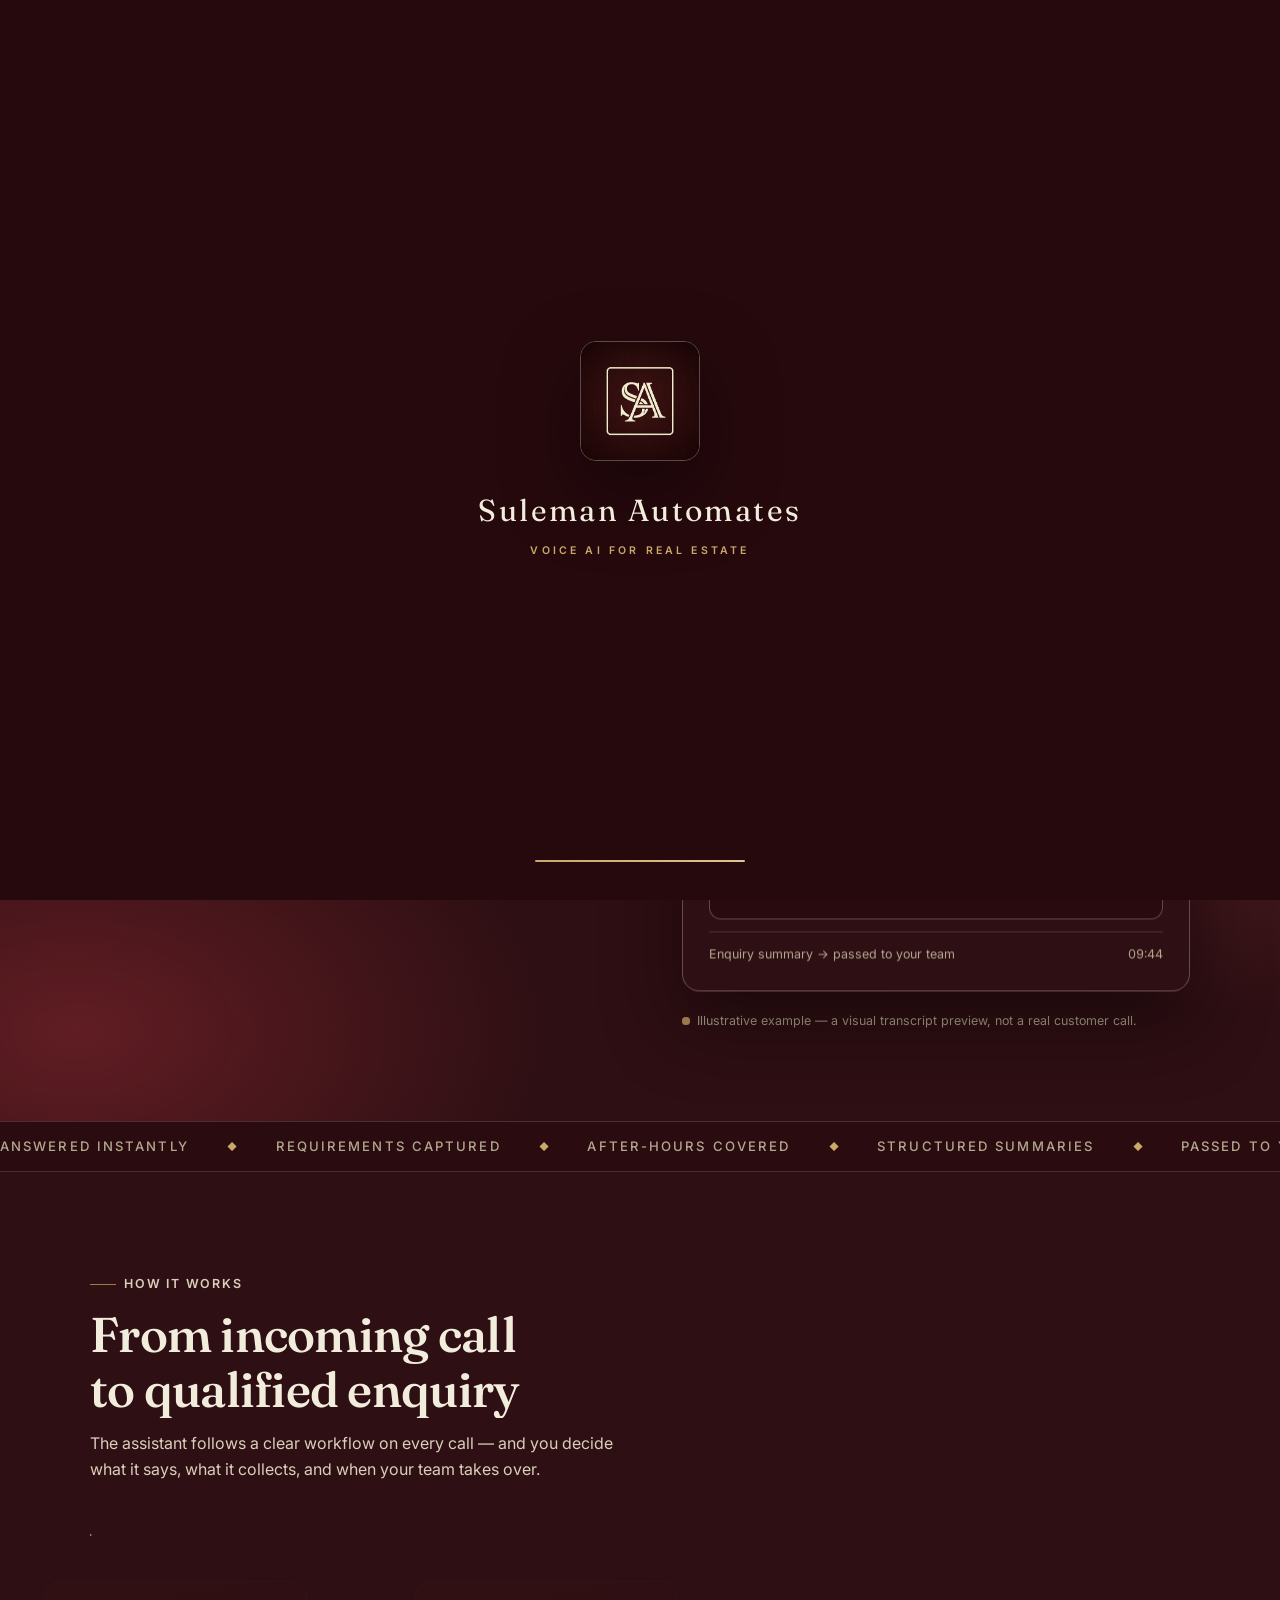
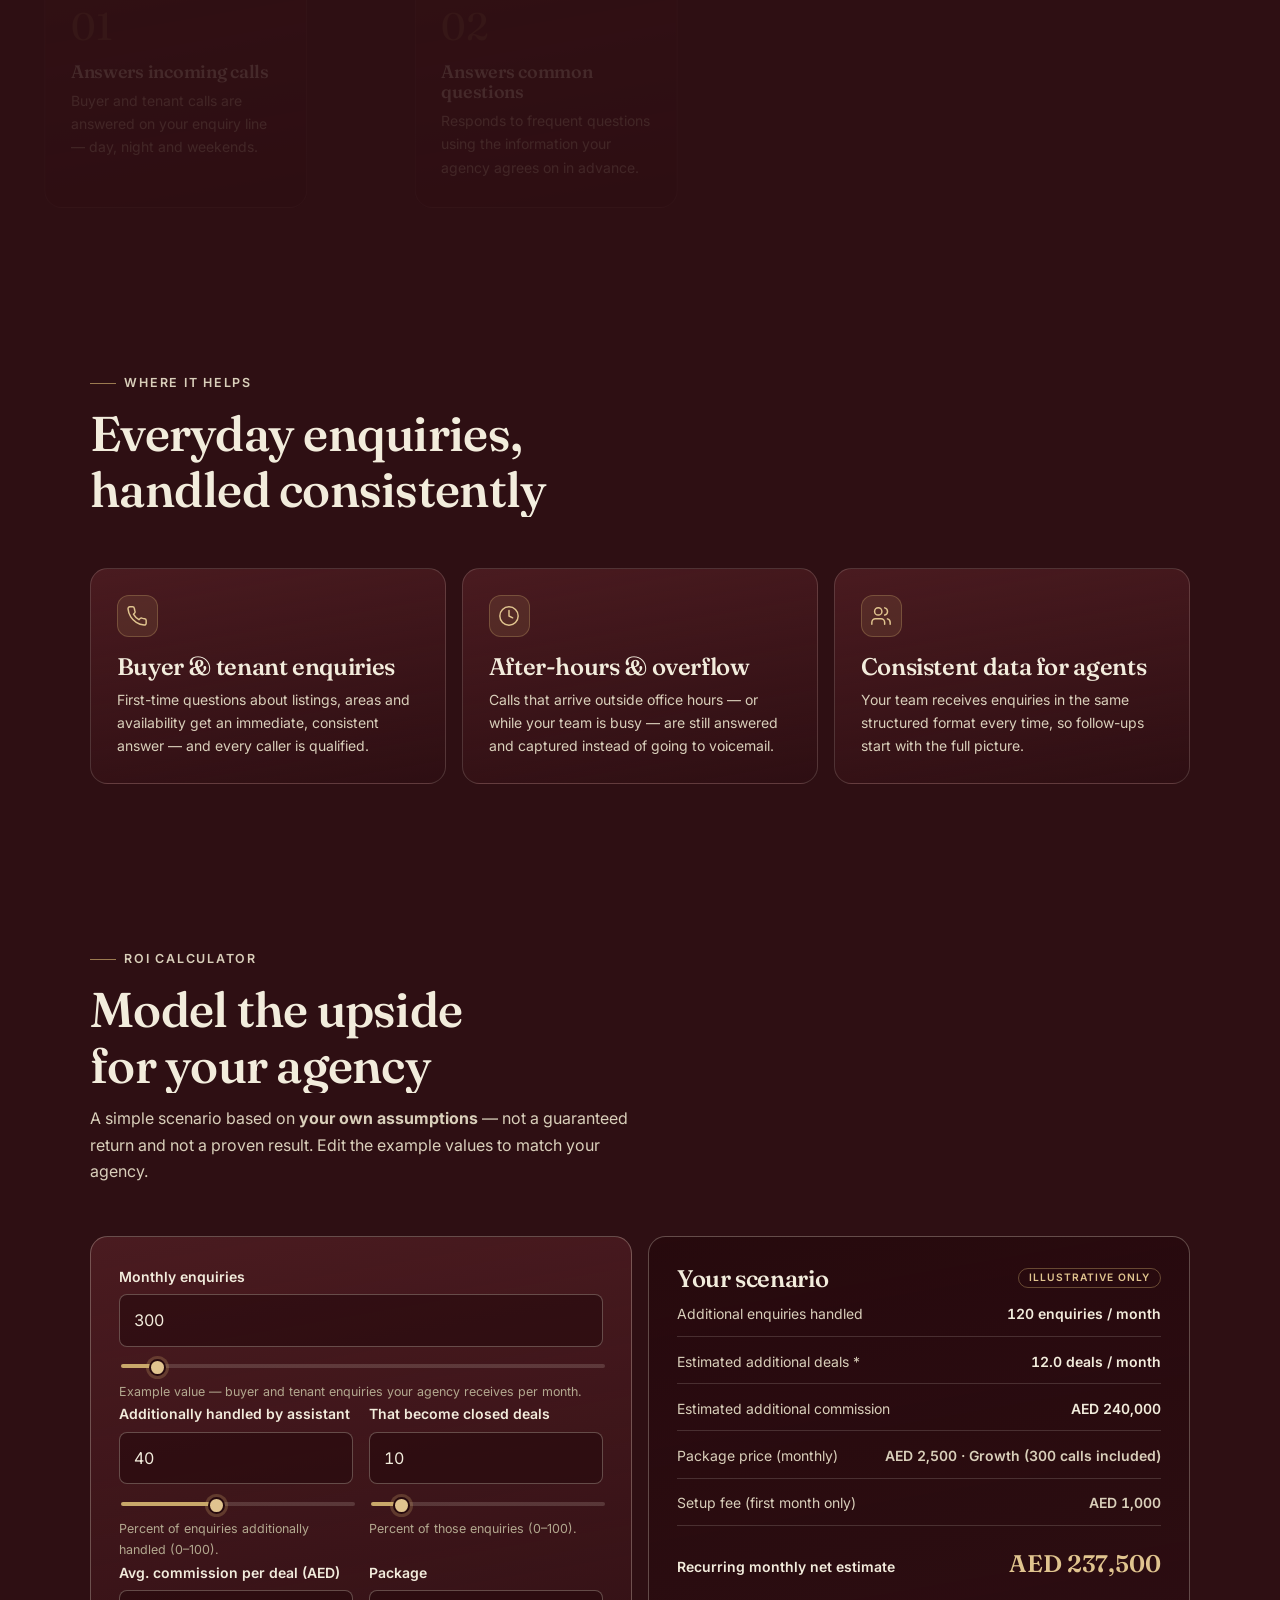
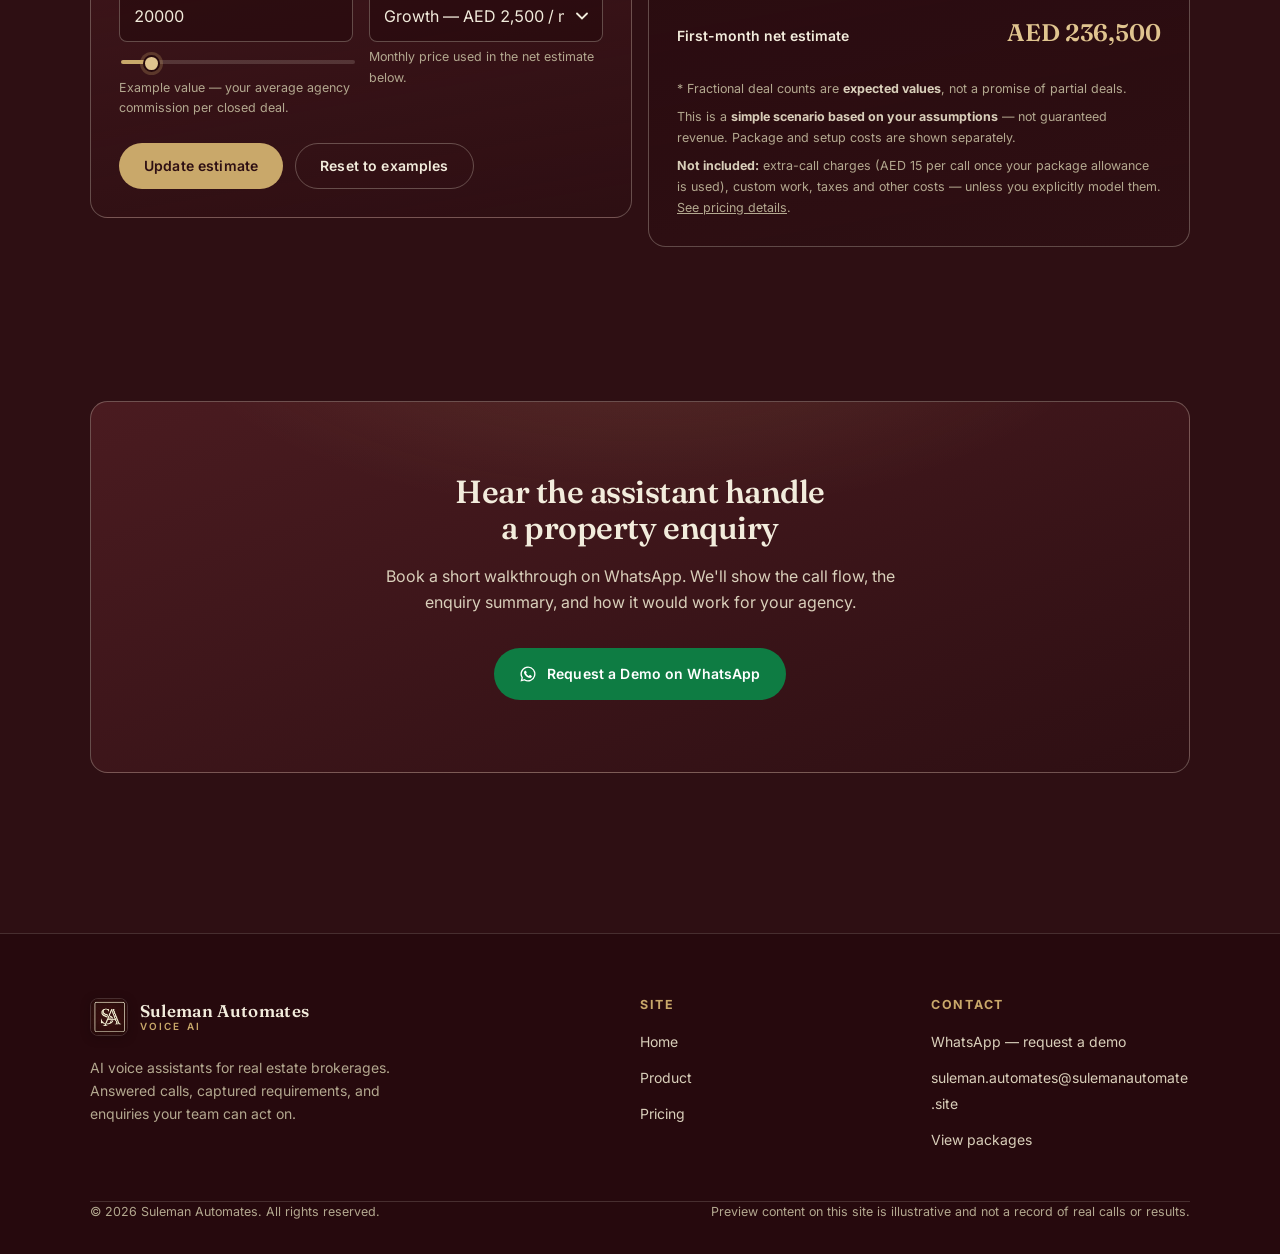
==== index.html @ b148689d "Suleman Automates website - premium static site (Home, Product, Pricing)" ====
<!DOCTYPE html>
<html lang="en" class="no-js">
<head>
  <meta charset="UTF-8">
  <meta name="viewport" content="width=device-width, initial-scale=1">
  <title>Suleman Automates — AI Voice Assistant for Dubai Real Estate Brokerages</title>
  <meta name="description" content="An AI voice assistant for Dubai real estate brokerages. It answers buyer and tenant calls, captures requirements, and passes every enquiry to your team. Request a demo on WhatsApp.">
  <link rel="icon" href="data:image/svg+xml,%3Csvg xmlns='http://www.w3.org/2000/svg' viewBox='0 0 64 64'%3E%3Crect width='64' height='64' rx='12' fill='%233e1519'/%3E%3Crect x='5' y='5' width='54' height='54' rx='10' fill='none' stroke='%23f2ecdc' stroke-width='3'/%3E%3Ctext x='32' y='42' font-family='Georgia,serif' font-size='27' font-weight='600' fill='%23f2ecdc' text-anchor='middle'%3ESA%3C/text%3E%3C/svg%3E">
  <link rel="preconnect" href="https://fonts.googleapis.com">
  <link rel="preconnect" href="https://fonts.gstatic.com" crossorigin>
  <link href="https://fonts.googleapis.com/css2?family=Fraunces:ital,opsz,wght@0,9..144,400..700;1,9..144,400..700&family=Inter:wght@400..700&display=swap" rel="stylesheet">
  <link rel="stylesheet" href="assets/css/style.css">
  <script>document.documentElement.classList.replace('no-js', 'js');</script>
  <script>
    try {
      document.documentElement.classList.add('header-enter');
      if (!sessionStorage.getItem('sa-intro-seen') && !window.matchMedia('(prefers-reduced-motion: reduce)').matches) {
        document.documentElement.classList.add('intro-pending');
        setTimeout(function () { document.documentElement.classList.remove('intro-pending', 'header-enter'); }, 4200);
      } else {
        setTimeout(function () { document.documentElement.classList.remove('header-enter'); }, 4200);
      }
    } catch (e) { document.documentElement.classList.remove('header-enter'); }
  </script>
</head>
<body>
  <a class="skip-link" href="#main">Skip to content</a>

  <!-- ================= Header ================= -->
  <header class="site-header">
    <div class="container header-inner">
      <a class="brand" href="index.html">
        <span class="brand-mark" aria-hidden="true">
          <img src="assets/img/brand-monogram.png" alt="" width="48" height="48">
        </span>
        <span class="brand-name">Suleman Automates<small>Voice AI</small></span>
      </a>

      <nav class="nav" aria-label="Primary">
        <a class="nav-link" href="index.html" aria-current="page">Home</a>
        <a class="nav-link" href="product.html">Product</a>
        <a class="nav-link" href="pricing.html">Pricing</a>
        <a class="btn btn--primary btn--sm header-cta"
           href="https://wa.me/923090196403?text=Hi%2C%20I%27d%20like%20to%20see%20the%20AI%20assistant%20demo%20for%20my%20real%20estate%20agency."
           target="_blank" rel="noopener">Request a Demo</a>
      </nav>

      <button class="menu-btn" type="button" aria-expanded="false" aria-controls="mobile-menu">
        <span class="sr-only">Menu</span>
        <svg width="20" height="20" viewBox="0 0 24 24" fill="none" stroke="currentColor" stroke-width="1.8" stroke-linecap="round" aria-hidden="true">
          <line x1="3" y1="7" x2="21" y2="7"/><line x1="3" y1="12" x2="21" y2="12"/><line x1="3" y1="17" x2="21" y2="17"/>
        </svg>
      </button>
    </div>
  </header>

  <!-- Mobile menu (populated/toggled by JS) -->
  <nav class="mobile-menu" id="mobile-menu" aria-label="Mobile" hidden>
    <a class="nav-link" href="index.html" aria-current="page">Home</a>
    <a class="nav-link" href="product.html">Product</a>
    <a class="nav-link" href="pricing.html">Pricing</a>
    <a class="btn btn--primary"
       href="https://wa.me/923090196403?text=Hi%2C%20I%27d%20like%20to%20see%20the%20AI%20assistant%20demo%20for%20my%20real%20estate%20agency."
       target="_blank" rel="noopener">Request a Demo</a>
  </nav>

  <main id="main">
    <!-- ================= Hero ================= -->
    <section class="hero">
      <canvas class="hero-particles" aria-hidden="true"></canvas>
      <div class="container hero-grid">
        <div class="hero-copy">
          <p class="eyebrow">AI Voice Assistant · Dubai Real Estate</p>
          <h1>Never miss a buyer or tenant <em>call</em> again</h1>
          <p class="hero-lede">
            Suleman Automates gives your brokerage an AI voice assistant that answers
            incoming property enquiries, responds to common questions, captures what the
            caller is looking for, and passes every enquiry to your team.
          </p>
          <div class="hero-actions">
            <a class="btn btn--wa"
               href="https://wa.me/923090196403?text=Hi%2C%20I%27d%20like%20to%20see%20the%20AI%20assistant%20demo%20for%20my%20real%20estate%20agency."
               target="_blank" rel="noopener">
              <svg width="18" height="18" viewBox="0 0 24 24" fill="currentColor" aria-hidden="true"><path d="M12 2a10 10 0 0 0-8.6 15.1L2 22l5-1.3A10 10 0 1 0 12 2Zm0 18.2a8.2 8.2 0 0 1-4.2-1.2l-.3-.2-3 .8.8-2.9-.2-.3A8.2 8.2 0 1 1 12 20.2Zm4.5-6.1c-.2-.1-1.5-.7-1.7-.8-.2-.1-.4-.1-.6.1-.2.2-.6.8-.8 1-.1.2-.3.2-.5.1a6.7 6.7 0 0 1-3.3-2.9c-.2-.4.2-.4.6-1.2.1-.2 0-.4 0-.5l-.8-1.8c-.2-.5-.4-.4-.6-.4h-.5c-.2 0-.5.1-.7.3-.2.3-.9.9-.9 2.1s.9 2.5 1 2.6c.1.2 1.8 2.8 4.4 3.9.6.3 1.1.4 1.5.5.6.2 1.2.2 1.6.1.5-.1 1.5-.6 1.7-1.2.2-.6.2-1.1.2-1.2-.1-.1-.3-.2-.6-.3Z"/></svg>
              Request a Demo on WhatsApp
            </a>
            <a class="btn btn--ghost" href="#how-it-works">See how it works</a>
          </div>
          <p class="hero-note">
            Built for brokerages in Dubai. Enquiries reach your team with the details
            that matter — location, property type, budget and timeline.
          </p>
        </div>

        <!-- 3D call preview -->
        <div class="preview-scene tilt-scene reveal" style="--d:150ms">
          <div class="preview-tilt tilt-target" id="preview-tilt">
            <article class="call-card" aria-label="Illustrative example of a call handled by the assistant">
              <div class="call-head">
                <div class="call-avatar" aria-hidden="true">S</div>
                <div class="call-id">
                  <strong>Sarah · AI Assistant</strong>
                  <span>Property enquiry line</span>
                </div>
                <span class="call-status"><span class="dot" aria-hidden="true"></span>On call</span>
              </div>

              <div class="transcript" id="transcript" aria-live="polite">
                <div class="bubble bubble--caller" data-req="location">
                  <span class="who">Caller · 09:42</span>
                  Hi, I saw your listing online. Are you showing apartments in Dubai Marina?
                </div>
                <div class="bubble bubble--assistant">
                  <span class="who">Sarah · AI</span>
                  Good morning — yes, we have two-bedroom apartments available in Dubai Marina.
                  Are you looking to buy or rent?
                </div>
                <div class="bubble bubble--caller" data-req="type purpose budget">
                  <span class="who">Caller · 09:43</span>
                  To buy. Budget is around 1.8 million, ideally with a Marina view.
                </div>
                <div class="bubble bubble--assistant">
                  <span class="who">Sarah · AI</span>
                  Noted — a two-bedroom purchase in Dubai Marina with a budget of about
                  AED&nbsp;1.8M. May I take your name so an agent can follow up?
                </div>
                <div class="bubble bubble--caller">
                  <span class="who">Caller · 09:44</span>
                  Sure, I'm Omar. I'm free on the weekend for viewings.
                </div>
              </div>

              <div class="req-card">
                <div class="req-head">
                  <strong>Requirements captured</strong>
                  <span class="chip">Updated live</span>
                </div>
                <dl class="req-rows">
                  <div class="req-row" data-req-key="location">
                    <dt>Location</dt><dd>Dubai Marina</dd>
                  </div>
                  <div class="req-row" data-req-key="type">
                    <dt>Property type</dt><dd>2-bed apartment</dd>
                  </div>
                  <div class="req-row" data-req-key="purpose">
                    <dt>Purpose</dt><dd>Buy</dd>
                  </div>
                  <div class="req-row" data-req-key="budget">
                    <dt>Budget</dt><dd>≈ AED 1.8M</dd>
                  </div>
                </dl>
              </div>

              <div class="call-foot">
                <span>Enquiry summary → passed to your team</span>
                <span class="stamp">09:44</span>
              </div>
            </article>
          </div>
          <p class="preview-label">Illustrative example — a visual transcript preview, not a real customer call.</p>
        </div>
      </div>
    </section>

    <!-- ================= Marquee ticker ================= -->
    <div class="ticker" aria-hidden="true">
      <div class="ticker-track">
        <div class="ticker-group">
          <span>Answered instantly</span><i>◆</i>
          <span>Requirements captured</span><i>◆</i>
          <span>After-hours covered</span><i>◆</i>
          <span>Structured summaries</span><i>◆</i>
          <span>Passed to your team</span><i>◆</i>
          <span>No missed calls</span><i>◆</i>
        </div>
        <div class="ticker-group">
          <span>Answered instantly</span><i>◆</i>
          <span>Requirements captured</span><i>◆</i>
          <span>After-hours covered</span><i>◆</i>
          <span>Structured summaries</span><i>◆</i>
          <span>Passed to your team</span><i>◆</i>
          <span>No missed calls</span><i>◆</i>
        </div>
      </div>
    </div>

    <!-- ================= How it works ================= -->
    <section class="section" id="how-it-works">
      <div class="container">
        <div class="section-head reveal">
          <p class="eyebrow">How it works</p>
          <h2>From incoming call to qualified enquiry</h2>
          <p>
            The assistant follows a clear workflow on every call — and you decide what it
            says, what it collects, and when your team takes over.
          </p>
        </div>

        <div class="rail-line" aria-hidden="true"></div>
        <div class="steps">

          <div class="step reveal" style="--d:0ms">
            <h3>Answers incoming calls</h3>
            <p>Buyer and tenant calls are answered on your enquiry line — day, night and weekends.</p>
          </div>
          <div class="step reveal" style="--d:0ms">
            <h3>Answers common questions</h3>
            <p>Responds to frequent questions using the information your agency agrees on in advance.</p>
          </div>
          <div class="step reveal" style="--d:0ms">
            <h3>Captures requirements</h3>
            <p>Location, property type, purpose, budget and timeline — collected during a natural conversation.</p>
          </div>
          <div class="step reveal" style="--d:0ms">
            <h3>Passes details to your team</h3>
            <p>Each enquiry reaches your agents with a structured summary, ready for follow-up.</p>
          </div>
        </div>
      </div>
    </section>

    <!-- ================= Use cases ================= -->
    <section class="section section--tight">
      <div class="container">
        <div class="section-head reveal">
          <p class="eyebrow">Where it helps</p>
          <h2>Everyday enquiries, handled consistently</h2>
        </div>

        <div class="card-grid cols-3">
          <article class="card reveal" style="--d:0ms">
            <div class="icon" aria-hidden="true">
              <svg width="22" height="22" viewBox="0 0 24 24" fill="none" stroke="currentColor" stroke-width="1.6" stroke-linecap="round" stroke-linejoin="round"><path d="M22 16.9v3a2 2 0 0 1-2.2 2 19.8 19.8 0 0 1-8.6-3 19.5 19.5 0 0 1-6-6 19.8 19.8 0 0 1-3-8.7A2 2 0 0 1 4.1 2h3a2 2 0 0 1 2 1.7c.1 1 .4 2 .7 2.9a2 2 0 0 1-.4 2.1L8.1 10a16 16 0 0 0 6 6l1.3-1.3a2 2 0 0 1 2.1-.4c.9.3 1.9.6 2.9.7a2 2 0 0 1 1.6 2Z"/></svg>
            </div>
            <h3>Buyer &amp; tenant enquiries</h3>
            <p>First-time questions about listings, areas and availability get an immediate, consistent answer — and every caller is qualified.</p>
          </article>

          <article class="card reveal" style="--d:110ms">
            <div class="icon" aria-hidden="true">
              <svg width="22" height="22" viewBox="0 0 24 24" fill="none" stroke="currentColor" stroke-width="1.6" stroke-linecap="round" stroke-linejoin="round"><circle cx="12" cy="12" r="10"/><polyline points="12 6 12 12 16 14"/></svg>
            </div>
            <h3>After-hours &amp; overflow</h3>
            <p>Calls that arrive outside office hours — or while your team is busy — are still answered and captured instead of going to voicemail.</p>
          </article>

          <article class="card reveal" style="--d:220ms">
            <div class="icon" aria-hidden="true">
              <svg width="22" height="22" viewBox="0 0 24 24" fill="none" stroke="currentColor" stroke-width="1.6" stroke-linecap="round" stroke-linejoin="round"><path d="M16 21v-2a4 4 0 0 0-4-4H6a4 4 0 0 0-4 4v2"/><circle cx="9" cy="7" r="4"/><path d="M22 21v-2a4 4 0 0 0-3-3.9"/><path d="M16 3.1a4 4 0 0 1 0 7.8"/></svg>
            </div>
            <h3>Consistent data for agents</h3>
            <p>Your team receives enquiries in the same structured format every time, so follow-ups start with the full picture.</p>
          </article>
        </div>
      </div>
    </section>

    <!-- ================= ROI calculator ================= -->
    <section class="section" id="roi-calculator">
      <div class="container">
        <div class="section-head reveal">
          <p class="eyebrow">ROI calculator</p>
          <h2>Model the upside for your agency</h2>
          <p>
            A simple scenario based on <strong>your own assumptions</strong> — not a
            guaranteed return and not a proven result. Edit the example values to match
            your agency.
          </p>
        </div>

        <div class="calc-shell">
          <form class="calc-form reveal" id="roi-form" novalidate>
            <div class="field" data-field="enquiries">
              <label for="roi-enquiries">Monthly enquiries</label>
              <input type="number" id="roi-enquiries" name="enquiries" inputmode="numeric"
                     min="0" max="100000" step="1" value="300"
                     aria-describedby="roi-enquiries-hint">
              <input type="range" id="roi-enquiries-range" class="calc-range"
                     min="0" max="5000" step="10" value="300"
                     aria-label="Monthly enquiries slider">
              <span class="hint" id="roi-enquiries-hint">Example value — buyer and tenant enquiries your agency receives per month.</span>
              <span class="err" id="roi-enquiries-err"></span>
            </div>

            <div class="field-row">
              <div class="field" data-field="handled">
                <label for="roi-handled">Additionally handled by assistant</label>
                <input type="number" id="roi-handled" name="handled" inputmode="decimal"
                       min="0" max="100" step="1" value="40" aria-describedby="roi-handled-err">
                <input type="range" id="roi-handled-range" class="calc-range"
                       min="0" max="100" step="1" value="40"
                       aria-label="Additionally handled percentage slider">
                <span class="hint">Percent of enquiries additionally handled (0–100).</span>
                <span class="err" id="roi-handled-err"></span>
              </div>
              <div class="field" data-field="conversion">
                <label for="roi-conversion">That become closed deals</label>
                <input type="number" id="roi-conversion" name="conversion" inputmode="decimal"
                       min="0" max="100" step="1" value="10" aria-describedby="roi-conversion-err">
                <input type="range" id="roi-conversion-range" class="calc-range"
                       min="0" max="100" step="1" value="10"
                       aria-label="Deal conversion percentage slider">
                <span class="hint">Percent of those enquiries (0–100).</span>
                <span class="err" id="roi-conversion-err"></span>
              </div>
            </div>

            <div class="field-row">
              <div class="field" data-field="commission">
                <label for="roi-commission">Avg. commission per deal (AED)</label>
                <input type="number" id="roi-commission" name="commission" inputmode="numeric"
                       min="0" max="10000000" step="500" value="20000"
                       aria-describedby="roi-commission-hint">
                <input type="range" id="roi-commission-range" class="calc-range"
                       min="0" max="200000" step="500" value="20000"
                       aria-label="Average commission per deal slider">
                <span class="hint" id="roi-commission-hint">Example value — your average agency commission per closed deal.</span>
                <span class="err" id="roi-commission-err"></span>
              </div>
              <div class="field" data-field="package">
                <label for="roi-package">Package</label>
                <select id="roi-package" name="package">
                  <option value="1500" data-plan="Starter" data-included="100">Starter — AED 1,500 / mo</option>
                  <option value="2500" data-plan="Growth" data-included="300" selected>Growth — AED 2,500 / mo</option>
                  <option value="3000" data-plan="Scale" data-included="600">Scale — AED 3,000 / mo</option>
                </select>
                <span class="hint">Monthly price used in the net estimate below.</span>
              </div>
            </div>

            <div class="calc-actions">
              <button type="submit" class="btn btn--primary">Update estimate</button>
              <button type="button" class="btn btn--ghost" id="roi-reset">Reset to examples</button>
            </div>
          </form>

          <div class="calc-results reveal" style="--d:120ms">
            <h3>Your scenario <span class="chip">Illustrative only</span></h3>

            <p class="sr-only" id="roi-summary" aria-live="polite"></p>
            <dl class="result-rows" id="roi-results">
              <div class="result-row">
                <dt>Additional enquiries handled</dt>
                <dd id="r-additional">120 enquiries / month</dd>
              </div>
              <div class="result-row">
                <dt>Estimated additional deals <span aria-hidden="true">*</span></dt>
                <dd id="r-deals">12.0 deals / month</dd>
              </div>
              <div class="result-row">
                <dt>Estimated additional commission</dt>
                <dd id="r-commission">AED 240,000</dd>
              </div>
              <div class="result-row result-row--cost">
                <dt>Package price (monthly)</dt>
                <dd id="r-package">AED 2,500 · Growth (300 calls included)</dd>
              </div>
              <div class="result-row result-row--cost">
                <dt>Setup fee (first month only)</dt>
                <dd id="r-setup">AED 1,000</dd>
              </div>
              <div class="result-row result-row--total" id="r-monthly-row">
                <dt>Recurring monthly net estimate</dt>
                <dd id="r-monthly">AED 237,500</dd>
              </div>
              <div class="result-row result-row--total" id="r-first-row">
                <dt>First-month net estimate</dt>
                <dd id="r-first">AED 236,500</dd>
              </div>
            </dl>

            <p class="result-note">
              * Fractional deal counts are <strong>expected values</strong>, not a promise
              of partial deals.
            </p>
            <p class="result-note">
              This is a <strong>simple scenario based on your assumptions</strong> — not
              guaranteed revenue. Package and setup costs are shown separately.
            </p>
            <p class="result-note">
              <strong>Not included:</strong> extra-call charges (AED 15 per call once your
              package allowance is used), custom work, taxes and other costs — unless you
              explicitly model them. <a href="pricing.html">See pricing details</a>.
            </p>
          </div>
        </div>
      </div>
    </section>

    <!-- ================= Final CTA ================= -->
    <section class="section section--tight">
      <div class="container">
        <div class="cta-band reveal">
          <h2>Hear the assistant handle a property enquiry</h2>
          <p>
            Book a short walkthrough on WhatsApp. We'll show the call flow, the enquiry
            summary, and how it would work for your agency.
          </p>
          <a class="btn btn--wa"
             href="https://wa.me/923090196403?text=Hi%2C%20I%27d%20like%20to%20see%20the%20AI%20assistant%20demo%20for%20my%20real%20estate%20agency."
             target="_blank" rel="noopener">
            <svg width="18" height="18" viewBox="0 0 24 24" fill="currentColor" aria-hidden="true"><path d="M12 2a10 10 0 0 0-8.6 15.1L2 22l5-1.3A10 10 0 1 0 12 2Zm0 18.2a8.2 8.2 0 0 1-4.2-1.2l-.3-.2-3 .8.8-2.9-.2-.3A8.2 8.2 0 1 1 12 20.2Zm4.5-6.1c-.2-.1-1.5-.7-1.7-.8-.2-.1-.4-.1-.6.1-.2.2-.6.8-.8 1-.1.2-.3.2-.5.1a6.7 6.7 0 0 1-3.3-2.9c-.2-.4.2-.4.6-1.2.1-.2 0-.4 0-.5l-.8-1.8c-.2-.5-.4-.4-.6-.4h-.5c-.2 0-.5.1-.7.3-.2.3-.9.9-.9 2.1s.9 2.5 1 2.6c.1.2 1.8 2.8 4.4 3.9.6.3 1.1.4 1.5.5.6.2 1.2.2 1.6.1.5-.1 1.5-.6 1.7-1.2.2-.6.2-1.1.2-1.2-.1-.1-.3-.2-.6-.3Z"/></svg>
            Request a Demo on WhatsApp
          </a>
        </div>
      </div>
    </section>
  </main>

  <!-- ================= Footer ================= -->
  <footer class="site-footer">
    <div class="container">
      <div class="footer-grid">
        <div class="footer-brand">
          <a class="brand" href="index.html">
            <span class="brand-mark" aria-hidden="true">
              <img src="assets/img/brand-monogram.png" alt="" width="48" height="48" loading="lazy">
            </span>
            <span class="brand-name">Suleman Automates<small>Voice AI</small></span>
          </a>
          <p>
            AI voice assistants for real estate brokerages. Answered calls, captured
            requirements, and enquiries your team can act on.
          </p>
        </div>
        <div class="footer-col">
          <h3>Site</h3>
          <ul>
            <li><a href="index.html">Home</a></li>
            <li><a href="product.html">Product</a></li>
            <li><a href="pricing.html">Pricing</a></li>
          </ul>
        </div>
        <div class="footer-col">
          <h3>Contact</h3>
          <ul>
            <li><a href="https://wa.me/923090196403?text=Hi%2C%20I%27d%20like%20to%20see%20the%20AI%20assistant%20demo%20for%20my%20real%20estate%20agency." target="_blank" rel="noopener">WhatsApp — request a demo</a></li>
            <li><a href="mailto:suleman.automates@sulemanautomate.site">suleman.automates@sulemanautomate.site</a></li>
            <li><a href="pricing.html">View packages</a></li>
          </ul>
        </div>
      </div>
      <div class="footer-legal">
        <span>© <span id="year">2026</span> Suleman Automates. All rights reserved.</span>
        <span>Preview content on this site is illustrative and not a record of real calls or results.</span>
      </div>
    </div>
  </footer>

  <script src="assets/js/vendor/gsap.min.js" defer></script>
  <script src="assets/js/vendor/ScrollTrigger.min.js" defer></script>
  <script src="assets/js/vendor/SplitText.min.js" defer></script>
  <script src="assets/js/vendor/lenis.min.js" defer></script>
  <script src="assets/js/global.js" defer></script>
  <script src="assets/js/home.js" defer></script>
</body>
</html>
---- assets/css/style.css ----
/* ==========================================================================
   Suleman Automates — design system
   Brand direction: deep burgundy + warm ivory (from the SA monogram)
   ========================================================================== */

/* ---------- Tokens ---------- */
:root {
  /* Color — burgundy scale */
  --burgundy-900: #26090d;
  --burgundy-800: #2e0f13;
  --burgundy-700: #3e1519;   /* primary surface */
  --burgundy-600: #4a1b20;   /* raised surface */
  --burgundy-500: #5a2329;   /* interactive surface */
  --burgundy-400: #6e2d33;

  /* Color — ivory scale */
  --ivory: #f2ecdc;          /* primary text */
  --ivory-soft: #d9cfba;     /* secondary text */
  --ivory-dim: #b3a88f;      /* tertiary text, large only */
  --ivory-faint: rgba(242, 236, 220, 0.16);
  --ivory-line: rgba(242, 236, 220, 0.28);

  /* Color — accents */
  --gold: #c9a86a;           /* premium accent, large text & UI */
  --gold-bright: #e0c48f;
  --wa-green: #0e7c43;       /* WhatsApp CTA */
  --wa-green-hover: #0c6d3a;

  /* Dark-on-light text for ivory chips */
  --ink: #2e0f13;
  --ink-soft: #4a2a24;

  /* Typography */
  --font-display: "Fraunces", Georgia, "Times New Roman", serif;
  --font-body: "Inter", system-ui, -apple-system, "Segoe UI", sans-serif;

  --fs-xs: 0.78rem;
  --fs-sm: 0.875rem;
  --fs-md: 1rem;
  --fs-lg: 1.125rem;
  --fs-xl: clamp(1.25rem, 1rem + 1.2vw, 1.5rem);
  --fs-2xl: clamp(1.5rem, 1.1rem + 2vw, 2rem);
  --fs-3xl: clamp(2rem, 1.3rem + 2.8vw, 3.05rem);
  --fs-hero: clamp(2.4rem, 1.2rem + 5vw, 4.5rem);

  /* Spacing (8pt-derived) */
  --sp-1: 0.25rem; --sp-2: 0.5rem;  --sp-3: 0.75rem; --sp-4: 1rem;
  --sp-6: 1.5rem;  --sp-8: 2rem;    --sp-10: 3rem;   --sp-12: 4rem;
  --sp-16: 6rem;   --sp-20: 8rem;

  /* Radii & shadows */
  --radius-sm: 0.5rem;
  --radius-md: 0.75rem;
  --radius-lg: 1.1rem;
  --shadow-1: 0 2px 10px rgba(20, 5, 8, 0.35);
  --shadow-2: 0 14px 40px rgba(20, 5, 8, 0.45);
  --shadow-3: 0 30px 70px rgba(12, 3, 5, 0.55);

  /* Motion */
  --ease-out: cubic-bezier(0.22, 1, 0.36, 1);
  --t-fast: 180ms var(--ease-out);
  --t-med: 420ms var(--ease-out);

  --container: 1180px;
  --header-h: 4.25rem;
}

/* ---------- Reset & base ---------- */
*, *::before, *::after { box-sizing: border-box; }

html {
  scroll-behavior: smooth;
  -webkit-text-size-adjust: 100%;
}

body {
  margin: 0;
  font-family: var(--font-body);
  font-size: var(--fs-md);
  line-height: 1.65;
  color: var(--ivory);
  background:
    radial-gradient(1100px 620px at 85% -10%, rgba(152, 40, 49, 0.34), transparent 62%),
    radial-gradient(900px 560px at -10% 108%, rgba(110, 45, 51, 0.5), transparent 58%),
    var(--burgundy-800);
  min-height: 100vh;
  -webkit-font-smoothing: antialiased;
}

img { max-width: 100%; display: block; }

h1, h2, h3, h4 {
  font-family: var(--font-display);
  font-weight: 560;
  line-height: 1.14;
  letter-spacing: -0.015em;
  margin: 0;
  text-wrap: balance;
}

p { margin: 0; }
ul, ol { margin: 0; padding: 0; list-style: none; }

a { color: inherit; }

::selection { background: var(--gold); color: var(--ink); }

/* Visible, high-contrast focus for keyboard users */
:focus-visible {
  outline: 2px solid var(--gold-bright);
  outline-offset: 3px;
  border-radius: 2px;
}

.skip-link {
  position: absolute;
  left: var(--sp-4);
  top: -100%;
  z-index: 200;
  background: var(--ivory);
  color: var(--ink);
  padding: 0.6rem 1rem;
  border-radius: var(--radius-sm);
  font-weight: 600;
  transition: top var(--t-fast);
}
.skip-link:focus { top: 0.75rem; }

/* ---------- Utilities ---------- */
.sr-only {
  position: absolute;
  width: 1px;
  height: 1px;
  margin: -1px;
  padding: 0;
  overflow: hidden;
  clip: rect(0 0 0 0);
  white-space: nowrap;
  border: 0;
}

/* Hide content while the brand intro is pending (JS removes this early;
   the timeout in each page's head is a hard fallback). */
html.intro-pending body { visibility: hidden; }

/* ---------- Layout primitives ---------- */
.container {
  max-width: var(--container);
  margin-inline: auto;
  padding-inline: clamp(1.25rem, 4vw, 2.5rem);
}

.section { padding-block: clamp(3.5rem, 7vw, 6rem); }
.section--tight { padding-block: clamp(2.5rem, 5vw, 4rem); }

.section-head { max-width: 640px; margin-bottom: clamp(2rem, 4vw, 3.25rem); }

.eyebrow {
  display: inline-flex;
  align-items: center;
  gap: 0.55rem;
  font-size: var(--fs-xs);
  font-weight: 600;
  letter-spacing: 0.14em;
  text-transform: uppercase;
  color: var(--gold);
  margin-bottom: var(--sp-3);
}
.eyebrow::before {
  content: "";
  width: 1.6rem;
  height: 1px;
  background: var(--gold);
  opacity: 0.7;
}

.section-head h2 { font-size: var(--fs-3xl); }
.section-head p { margin-top: var(--sp-3); color: var(--ivory-soft); max-width: 56ch; }

/* ---------- Buttons ---------- */
.btn {
  display: inline-flex;
  align-items: center;
  justify-content: center;
  gap: 0.6rem;
  padding: 0.85rem 1.5rem;
  border-radius: 999px;
  border: 1px solid transparent;
  font-family: var(--font-body);
  font-size: var(--fs-sm);
  font-weight: 600;
  letter-spacing: 0.01em;
  text-decoration: none;
  cursor: pointer;
  transition: transform var(--t-fast), background var(--t-fast),
              border-color var(--t-fast), box-shadow var(--t-fast);
}
.btn:active { transform: translateY(1px); }

.btn--primary {
  background: var(--gold);
  color: var(--ink);
}
.btn--primary:hover {
  background: var(--gold-bright);
  box-shadow: var(--shadow-1);
  transform: translateY(-1px);
}

.btn--wa {
  background: var(--wa-green);
  color: #ffffff;
}
.btn--wa:hover {
  background: var(--wa-green-hover);
  box-shadow: var(--shadow-1);
  transform: translateY(-1px);
}

.btn--ghost {
  background: transparent;
  color: var(--ivory);
  border-color: var(--ivory-line);
}
.btn--ghost:hover {
  border-color: var(--ivory);
  background: rgba(242, 236, 220, 0.06);
}

.btn--sm { padding: 0.6rem 1.1rem; font-size: var(--fs-xs); }
.btn--block { width: 100%; }

.btn svg { flex: none; }

/* ---------- Header ---------- */
.site-header {
  position: fixed;
  inset-inline: 0;
  top: 0;
  z-index: 100;
  height: var(--header-h);
  background: rgba(38, 9, 13, 0.82);
  -webkit-backdrop-filter: blur(14px);
  backdrop-filter: blur(14px);
  border-bottom: 1px solid var(--ivory-faint);
}
.site-header::before {
  content: "";
  position: absolute;
  inset: 0;
  height: 100%;
  pointer-events: none;
  background: linear-gradient(rgba(38, 9, 13, 0.55), transparent);
  mask-image: linear-gradient(black, transparent);
}

.header-inner {
  height: var(--header-h);
  display: flex;
  align-items: center;
  justify-content: space-between;
  gap: var(--sp-4);
}

.brand {
  display: inline-flex;
  align-items: center;
  gap: 0.7rem;
  text-decoration: none;
  color: var(--ivory);
}

/* Brand mark: the provided monogram image, cropped to its centered square */
.brand-mark {
  width: 2.4rem;
  height: 2.4rem;
  flex: none;
  border-radius: 0.5rem;
  overflow: hidden;
  border: 1px solid var(--ivory-faint);
  box-shadow: var(--shadow-1);
}
.brand-mark img {
  width: 100%;
  height: 100%;
  object-fit: cover;   /* crops the 1408×768 source to its centered square */
  transform: scale(1.45); /* zoom in so the SA monogram fills the tile */
}

.brand-name {
  font-family: var(--font-display);
  font-size: 1.06rem;
  font-weight: 600;
  letter-spacing: 0.02em;
  line-height: 1.2;
}
.brand-name small {
  display: block;
  font-family: var(--font-body);
  font-size: 0.62rem;
  font-weight: 600;
  letter-spacing: 0.22em;
  text-transform: uppercase;
  color: var(--gold);
}

.nav {
  display: flex;
  align-items: center;
  gap: clamp(0.4rem, 1.6vw, 1.4rem);
}

.nav-link {
  position: relative;
  padding: 0.5rem 0.35rem;
  font-size: var(--fs-sm);
  font-weight: 500;
  color: var(--ivory-soft);
  text-decoration: none;
  transition: color var(--t-fast);
}
.nav-link::after {
  content: "";
  position: absolute;
  left: 0.35rem;
  right: 0.35rem;
  bottom: 0.2rem;
  height: 2px;
  border-radius: 2px;
  background: var(--gold);
  transform: scaleX(0);
  transform-origin: left;
  transition: transform var(--t-fast);
}
.nav-link:hover { color: var(--ivory); }
.nav-link[aria-current="page"] { color: var(--ivory); }
.nav-link[aria-current="page"]::after { transform: scaleX(1); }

.header-cta { white-space: nowrap; }

/* Mobile menu button */
.menu-btn {
  display: inline-flex;
  align-items: center;
  justify-content: center;
  width: 2.75rem;
  height: 2.75rem;
  border: 1px solid var(--ivory-line);
  border-radius: var(--radius-sm);
  background: rgba(242, 236, 220, 0.05);
  color: var(--ivory);
  cursor: pointer;
}

/* Header switches to hamburger below 860px */
@media (min-width: 860px) {
  .menu-btn { display: none; }
}
@media (max-width: 859.98px) {
  .nav .nav-link { display: none; }
  .nav .header-cta { display: none; }
}

/* No-JS: keep the header links reachable instead of a dead hamburger */
@media (max-width: 859.98px) {
  .no-js .menu-btn { display: none; }
  .no-js .nav { flex-wrap: wrap; gap: 0.5rem 1rem; }
  .no-js .nav .nav-link { display: inline-flex; font-size: var(--fs-xs); }
  .no-js .nav .header-cta { display: inline-flex; padding: 0.5rem 0.9rem; }
}

/* Mobile menu overlay */
.mobile-menu {
  position: fixed;
  inset: var(--header-h) 0 0 0;
  z-index: 99;
  background: rgba(38, 9, 13, 0.97);
  -webkit-backdrop-filter: blur(18px);
  backdrop-filter: blur(18px);
  padding: var(--sp-8) clamp(1.25rem, 6vw, 2.5rem) var(--sp-10);
  display: none;
  flex-direction: column;
  gap: var(--sp-2);
}
.mobile-menu.is-open { display: flex; }

.mobile-menu .nav-link {
  font-family: var(--font-display);
  font-size: var(--fs-2xl);
  padding: 0.75rem 0;
  border-bottom: 1px solid var(--ivory-faint);
}
.mobile-menu .nav-link::after { display: none; }
.mobile-menu .btn { margin-top: var(--sp-6); }

/* Header entrance — brand letters scatter in, nav items slide down.
   `.header-enter` (hidden state) is added by an inline head script so there is
   no flash; global.js removes it once the intro slides away (first visit) or
   almost immediately (repeat visits). */
.ch {
  display: inline-block;
  transition: transform 640ms var(--ease-out), opacity 520ms ease, filter 520ms ease;
  transition-delay: var(--cd, 0ms);
}
.brand-name.is-scattered .ch {
  transform: translate(var(--tx, 0), var(--ty, 0)) rotate(var(--tr, 0));
  opacity: 0;
  filter: blur(4px);
}

.js .nav-link {
  transition: color var(--t-fast),
              opacity 500ms ease var(--cd, 0ms),
              transform 560ms var(--ease-out) var(--cd, 0ms),
              filter 500ms ease var(--cd, 0ms);
}
.js .header-cta {
  transition: transform var(--t-fast), background var(--t-fast), box-shadow var(--t-fast),
              opacity 500ms ease var(--cd, 0ms), filter 500ms ease var(--cd, 0ms);
}
.js .menu-btn {
  transition: background var(--t-fast), border-color var(--t-fast),
              opacity 500ms ease var(--cd, 0ms), filter 500ms ease var(--cd, 0ms);
}
.js .header-enter .site-header .brand { opacity: 0; }
.js .header-enter .nav-link {
  opacity: 0;
  transform: translateY(-14px);
  filter: blur(3px);
}
.js .header-enter .header-cta,
.js .header-enter .menu-btn {
  opacity: 0;
  filter: blur(2px);
}

/* ---------- Brand intro overlay ---------- */
.intro {
  position: fixed;
  inset: 0;
  z-index: 300;
  display: grid;
  place-items: center;
  background: var(--burgundy-900);
  opacity: 1;
  transition: transform 640ms cubic-bezier(0.7, 0, 0.3, 1), visibility 0s linear 640ms;
}
.intro.is-done {
  transform: translateY(-102%);
  visibility: hidden;
  pointer-events: none;
}

.intro-inner { text-align: center; padding: var(--sp-6); transition: transform 520ms ease, opacity 420ms ease; }
.intro.is-done .intro-inner {
  transform: translateY(-42px);
  opacity: 0;
}

.intro-mark {
  width: clamp(5.5rem, 14vw, 7.5rem);
  aspect-ratio: 1;
  margin-inline: auto;
  border-radius: 1rem;
  overflow: hidden;
  border: 1px solid var(--ivory-line);
  box-shadow: var(--shadow-3);
  opacity: 0;
  transform: scale(0.92);
  animation: intro-mark 900ms var(--ease-out) 120ms forwards;
}
.intro-mark img { width: 100%; height: 100%; object-fit: cover; }

@keyframes intro-mark {
  to { opacity: 1; transform: scale(1); }
}

.intro-word {
  margin-top: var(--sp-6);
  font-family: var(--font-display);
  font-size: clamp(1.3rem, 4vw, 1.9rem);
  letter-spacing: 0.08em;
  opacity: 0;
  transform: translateY(10px);
  animation: intro-word 700ms var(--ease-out) 620ms forwards;
}
.intro-word small {
  display: block;
  margin-top: 0.4rem;
  font-family: var(--font-body);
  font-size: 0.66rem;
  font-weight: 600;
  letter-spacing: 0.3em;
  text-transform: uppercase;
  color: var(--gold);
  opacity: 0;
  animation: intro-word 700ms var(--ease-out) 900ms forwards;
}
@keyframes intro-word {
  to { opacity: 1; transform: translateY(0); }
}

/* Loading bar */
.intro-bar {
  position: absolute;
  bottom: 2.4rem;
  left: 50%;
  transform: translateX(-50%);
  width: min(210px, 44vw);
  height: 2px;
  border-radius: 2px;
  background: rgba(242, 236, 220, 0.14);
  overflow: hidden;
}
.intro-bar span {
  display: block;
  height: 100%;
  width: 0;
  background: linear-gradient(90deg, var(--gold), var(--gold-bright));
  animation: intro-bar 2.6s linear 150ms forwards;
}
@keyframes intro-bar { to { width: 100%; } }

/* ---------- Hero ---------- */
.hero {
  position: relative;
  padding-top: calc(var(--header-h) + clamp(2.5rem, 6vw, 5rem));
  padding-bottom: clamp(3rem, 7vw, 6rem);
  overflow: clip;
}
.hero::before {
  content: "";
  position: absolute;
  inset: 0;
  pointer-events: none;
  background:
    radial-gradient(1100px 560px at 78% 0%, rgba(224, 196, 143, 0.13), transparent 60%),
    radial-gradient(760px 480px at 6% 92%, rgba(158, 46, 54, 0.45), transparent 62%),
    radial-gradient(620px 420px at 96% 66%, rgba(110, 45, 51, 0.5), transparent 65%);
}

.hero-grid {
  position: relative;
  display: grid;
  grid-template-columns: minmax(0, 1fr);
  gap: clamp(2.5rem, 5vw, 4rem);
  align-items: center;
}
@media (min-width: 960px) {
  .hero-grid { grid-template-columns: minmax(0, 1.02fr) minmax(0, 0.98fr); }
}

.hero-copy .eyebrow { margin-bottom: var(--sp-4); }

.hero h1 {
  font-size: var(--fs-hero);
  max-width: 13ch;
}
.hero h1 em {
  font-style: italic;
  color: var(--gold-bright);
}

.hero-lede {
  margin-top: var(--sp-5);
  font-size: var(--fs-lg);
  color: var(--ivory-soft);
  max-width: 52ch;
}

.hero-actions {
  display: flex;
  flex-wrap: wrap;
  gap: var(--sp-3);
  margin-top: var(--sp-8);
}

.hero-note {
  margin-top: var(--sp-5);
  font-size: var(--fs-sm);
  color: var(--ivory-dim);
  max-width: 44ch;
}

/* ---------- 3D call preview ---------- */
.preview-scene {
  perspective: 1200px;
  min-width: 0;
}
.preview-tilt {
  will-change: transform;
  transform-style: preserve-3d;
  transition: transform 260ms var(--ease-out);
}

.call-card {
  position: relative;
  background: linear-gradient(160deg, var(--burgundy-600), var(--burgundy-800) 70%);
  border: 1px solid var(--ivory-line);
  border-radius: var(--radius-lg);
  box-shadow: var(--shadow-3);
  padding: clamp(1.1rem, 2.6vw, 1.6rem);
  transform: translateZ(0);
}
.call-card::before {
  /* top sheen for the 3D feel */
  content: "";
  position: absolute;
  inset: 0 0 auto 0;
  height: 34%;
  border-radius: var(--radius-lg) var(--radius-lg) 0 0;
  background: linear-gradient(rgba(242, 236, 220, 0.07), transparent);
  pointer-events: none;
}

.call-head {
  display: flex;
  align-items: center;
  gap: 0.8rem;
  padding-bottom: var(--sp-3);
  border-bottom: 1px solid var(--ivory-faint);
}

.call-avatar {
  position: relative;
  width: 2.6rem;
  height: 2.6rem;
  flex: none;
  display: grid;
  place-items: center;
  border-radius: 50%;
  background: var(--burgundy-500);
  border: 1px solid var(--ivory-line);
  font-family: var(--font-display);
  font-size: 1rem;
  color: var(--gold-bright);
}
.call-avatar::after {
  content: "";
  position: absolute;
  inset: -5px;
  border-radius: 50%;
  border: 1.5px solid rgba(201, 168, 106, 0.55);
  animation: ring 2.2s ease-out infinite;
}
@keyframes ring {
  0%   { transform: scale(0.9); opacity: 0.9; }
  70%  { transform: scale(1.25); opacity: 0; }
  100% { transform: scale(1.25); opacity: 0; }
}

.call-id { min-width: 0; }
.call-id strong {
  display: block;
  font-size: var(--fs-sm);
  font-weight: 600;
  letter-spacing: 0.01em;
}
.call-id span {
  display: block;
  font-size: var(--fs-xs);
  color: var(--ivory-dim);
}
.call-status {
  margin-left: auto;
  display: inline-flex;
  align-items: center;
  gap: 0.4rem;
  font-size: var(--fs-xs);
  font-weight: 600;
  color: var(--gold-bright);
  white-space: nowrap;
}
.call-status .dot {
  width: 0.5rem;
  height: 0.5rem;
  border-radius: 50%;
  background: var(--gold);
  box-shadow: 0 0 0 0 rgba(201, 168, 106, 0.5);
  animation: pulse 1.6s ease-out infinite;
}
@keyframes pulse {
  0%   { box-shadow: 0 0 0 0 rgba(201, 168, 106, 0.5); }
  80%  { box-shadow: 0 0 0 7px rgba(201, 168, 106, 0); }
  100% { box-shadow: 0 0 0 0 rgba(201, 168, 106, 0); }
}

/* Transcript bubbles */
.transcript {
  display: flex;
  flex-direction: column;
  gap: 0.7rem;
  padding-block: var(--sp-4);
  min-height: 15.5rem;
}

.bubble {
  max-width: 88%;
  padding: 0.65rem 0.9rem;
  border-radius: 1rem;
  font-size: var(--fs-sm);
  line-height: 1.5;
  opacity: 0;
  transform: translateY(10px);
  transition: opacity 420ms var(--ease-out), transform 420ms var(--ease-out);
}
.bubble.is-shown { opacity: 1; transform: none; }

.bubble--caller {
  align-self: flex-start;
  background: var(--ivory);
  color: var(--ink-soft);
  border-bottom-left-radius: 0.3rem;
}
.bubble--assistant {
  align-self: flex-end;
  background: rgba(242, 236, 220, 0.07);
  border: 1px solid var(--ivory-faint);
  color: var(--ivory);
  border-bottom-right-radius: 0.3rem;
}
.bubble .who {
  display: block;
  font-size: 0.66rem;
  font-weight: 600;
  letter-spacing: 0.08em;
  text-transform: uppercase;
  opacity: 0.65;
  margin-bottom: 0.25rem;
}

/* Requirements card */
.req-card {
  background: rgba(38, 9, 13, 0.55);
  border: 1px solid var(--ivory-line);
  border-radius: var(--radius-md);
  padding: var(--sp-4);
}
.req-head {
  display: flex;
  align-items: center;
  justify-content: space-between;
  gap: var(--sp-2);
  margin-bottom: var(--sp-3);
}
.req-head strong {
  font-size: var(--fs-sm);
  font-weight: 600;
}
.req-head .chip {
  font-size: 0.64rem;
  font-weight: 600;
  letter-spacing: 0.1em;
  text-transform: uppercase;
  color: var(--gold-bright);
  border: 1px solid rgba(201, 168, 106, 0.4);
  border-radius: 999px;
  padding: 0.15rem 0.55rem;
}

.req-rows {
  display: grid;
  grid-template-columns: 1fr 1fr;
  gap: 0.6rem 1rem;
}
.req-row {
  opacity: 0.18;
  transition: opacity 420ms var(--ease-out);
}
.req-row.is-set { opacity: 1; }
.req-row dt {
  font-size: 0.66rem;
  font-weight: 600;
  letter-spacing: 0.1em;
  text-transform: uppercase;
  color: var(--ivory-dim);
}
.req-row dd {
  margin: 0.1rem 0 0;
  font-size: var(--fs-sm);
  font-weight: 500;
  color: var(--ivory);
}

.call-foot {
  display: flex;
  align-items: center;
  justify-content: space-between;
  gap: var(--sp-2);
  margin-top: var(--sp-3);
  padding-top: var(--sp-3);
  border-top: 1px solid var(--ivory-faint);
  font-size: var(--fs-xs);
  color: var(--ivory-dim);
}
.call-foot .stamp { font-variant-numeric: tabular-nums; }

/* Preview label — required honest labeling */
.preview-label {
  display: inline-flex;
  align-items: center;
  gap: 0.45rem;
  margin-top: var(--sp-3);
  font-size: var(--fs-xs);
  color: var(--ivory-dim);
}
.preview-label::before {
  content: "";
  width: 0.45rem;
  height: 0.45rem;
  border-radius: 50%;
  background: var(--gold);
  opacity: 0.7;
}

/* ---------- Feature / step cards ---------- */
.card-grid {
  display: grid;
  grid-template-columns: 1fr;
  gap: var(--sp-4);
}
@media (min-width: 640px) { .card-grid.cols-2 { grid-template-columns: repeat(2, 1fr); } }
@media (min-width: 960px) {
  .card-grid.cols-3 { grid-template-columns: repeat(3, 1fr); }
  .card-grid.cols-4 { grid-template-columns: repeat(4, 1fr); }
}

.card {
  background: linear-gradient(170deg, var(--burgundy-600), rgba(46, 15, 19, 0.6));
  border: 1px solid var(--ivory-faint);
  border-radius: var(--radius-lg);
  padding: clamp(1.25rem, 2.5vw, 1.6rem);
  transition: transform var(--t-med), border-color var(--t-med), box-shadow var(--t-med);
}
.card:hover {
  transform: translateY(-3px);
  border-color: var(--ivory-line);
  box-shadow: var(--shadow-2);
}

.card .icon {
  width: 2.6rem;
  height: 2.6rem;
  display: grid;
  place-items: center;
  border-radius: var(--radius-md);
  background: rgba(201, 168, 106, 0.12);
  border: 1px solid rgba(201, 168, 106, 0.3);
  color: var(--gold-bright);
  margin-bottom: var(--sp-4);
}
.card h3 {
  font-size: var(--fs-xl);
  margin-bottom: 0.5rem;
}
.card p {
  color: var(--ivory-soft);
  font-size: var(--fs-sm);
}
.card .meta {
  margin-top: 0.75rem;
  font-size: var(--fs-xs);
  font-weight: 600;
  letter-spacing: 0.06em;
  text-transform: uppercase;
  color: var(--gold);
}

/* Numbered steps */
.steps {
  counter-reset: step;
  display: grid;
  gap: var(--sp-4);
}
@media (min-width: 960px) { .steps { grid-template-columns: repeat(4, 1fr); } }

.step {
  position: relative;
  counter-increment: step;
  background: linear-gradient(170deg, var(--burgundy-600), rgba(46, 15, 19, 0.6));
  border: 1px solid var(--ivory-faint);
  border-radius: var(--radius-lg);
  padding: clamp(1.25rem, 2.5vw, 1.6rem);
  overflow: hidden;
}
.step::before {
  content: "0" counter(step);
  font-family: var(--font-display);
  font-size: 2.4rem;
  line-height: 1;
  color: var(--gold);
  opacity: 0.85;
}
.step h3 {
  font-size: var(--fs-lg);
  margin-top: 0.9rem;
}
.step p {
  margin-top: 0.4rem;
  color: var(--ivory-soft);
  font-size: var(--fs-sm);
}
.step .arrow {
  position: absolute;
  top: 1.9rem;
  right: -1.55rem;
  color: var(--gold);
  opacity: 0.6;
  z-index: 1;
}
@media (max-width: 959px) { .step .arrow { display: none; } }

/* ---------- ROI calculator ---------- */
.calc-shell {
  display: grid;
  grid-template-columns: 1fr;
  gap: var(--sp-4);
}
@media (min-width: 960px) {
  .calc-shell { grid-template-columns: minmax(0, 1fr) minmax(0, 1fr); align-items: start; }
}

.calc-form {
  background: linear-gradient(170deg, var(--burgundy-600), rgba(46, 15, 19, 0.65));
  border: 1px solid var(--ivory-line);
  border-radius: var(--radius-lg);
  padding: clamp(1.25rem, 2.5vw, 1.75rem);
}

.field { margin-bottom: var(--sp-5); }
.field:last-child { margin-bottom: 0; }

.field label {
  display: block;
  font-size: var(--fs-sm);
  font-weight: 600;
  margin-bottom: 0.4rem;
}
.field .hint {
  display: block;
  font-size: var(--fs-xs);
  color: var(--ivory-dim);
  margin-top: 0.3rem;
}

.field input[type="number"],
.field select {
  width: 100%;
  padding: 0.75rem 0.9rem;
  border-radius: var(--radius-sm);
  border: 1px solid var(--ivory-line);
  background: rgba(38, 9, 13, 0.6);
  color: var(--ivory);
  font: inherit;
  font-size: var(--fs-md);
  font-variant-numeric: tabular-nums;
  transition: border-color var(--t-fast), box-shadow var(--t-fast);
}
.field select {
  appearance: none;
  background-image: url("data:image/svg+xml,%3Csvg xmlns='http://www.w3.org/2000/svg' width='12' height='8' viewBox='0 0 12 8'%3E%3Cpath d='M1 1.5 6 6.5 11 1.5' fill='none' stroke='%23f2ecdc' stroke-width='1.8' stroke-linecap='round'/%3E%3C/svg%3E");
  background-repeat: no-repeat;
  background-position: right 0.9rem center;
  padding-right: 2.4rem;
}
.field input:focus,
.field select:focus {
  outline: none;
  border-color: var(--gold-bright);
  box-shadow: 0 0 0 3px rgba(201, 168, 106, 0.18);
}

.field .err {
  display: none;
  margin-top: 0.35rem;
  font-size: var(--fs-xs);
  font-weight: 500;
  color: #ffb1a6;
}
.field.has-error input { border-color: #ffb1a6; }
.field.has-error .err { display: block; }

.field-row {
  display: grid;
  grid-template-columns: 1fr 1fr;
  gap: var(--sp-4);
}
@media (max-width: 480px) { .field-row { grid-template-columns: 1fr; gap: var(--sp-5); } }

.calc-actions {
  display: flex;
  gap: var(--sp-3);
  margin-top: var(--sp-6);
  flex-wrap: wrap;
}

.calc-results {
  background: linear-gradient(170deg, rgba(38, 9, 13, 0.85), var(--burgundy-800));
  border: 1px solid var(--ivory-line);
  border-radius: var(--radius-lg);
  padding: clamp(1.25rem, 2.5vw, 1.75rem);
}
.calc-results h3 {
  font-size: var(--fs-xl);
  display: flex;
  align-items: center;
  justify-content: space-between;
  gap: var(--sp-2);
}
.calc-results h3 .chip {
  font-family: var(--font-body);
  font-size: 0.64rem;
  font-weight: 600;
  letter-spacing: 0.1em;
  text-transform: uppercase;
  color: var(--gold-bright);
  border: 1px solid rgba(201, 168, 106, 0.4);
  border-radius: 999px;
  padding: 0.2rem 0.6rem;
  white-space: nowrap;
}

.result-rows {
  margin-top: var(--sp-5);
  display: grid;
  gap: 0.15rem;
}
.result-row {
  display: flex;
  align-items: baseline;
  justify-content: space-between;
  gap: var(--sp-3);
  padding: 0.65rem 0;
  border-bottom: 1px solid var(--ivory-faint);
  font-size: var(--fs-sm);
}
.result-row dt { color: var(--ivory-soft); }
.result-row dd {
  margin: 0;
  font-variant-numeric: tabular-nums;
  font-weight: 600;
  color: var(--ivory);
  text-align: right;
}
.result-row--cost dd { color: var(--ivory-soft); }
.result-row--total {
  border-bottom: none;
  padding-top: 1rem;
}
.result-row--total dt {
  color: var(--ivory);
  font-weight: 600;
}
.result-row--total dd {
  font-family: var(--font-display);
  font-size: 1.5rem;
  color: var(--gold-bright);
}
.result-row--total.is-negative dd { color: #ffb1a6; }

.result-note {
  margin-top: var(--sp-4);
  font-size: var(--fs-xs);
  color: var(--ivory-dim);
}
.result-note strong { color: var(--ivory-soft); }
.result-note + .result-note { margin-top: 0.5rem; }

/* Paired range sliders */
.field input[type="range"] {
  -webkit-appearance: none;
  appearance: none;
  display: block;
  width: 100%;
  height: 1.35rem;
  margin-top: 0.55rem;
  background: transparent;
  cursor: pointer;
}
.field input[type="range"]::-webkit-slider-runnable-track {
  height: 4px;
  border-radius: 2px;
  background: linear-gradient(90deg, var(--gold) var(--fill, 50%), rgba(242, 236, 220, 0.16) var(--fill, 50%));
}
.field input[type="range"]::-webkit-slider-thumb {
  -webkit-appearance: none;
  width: 1.05rem;
  height: 1.05rem;
  margin-top: -0.3rem;
  border-radius: 50%;
  background: var(--gold-bright);
  border: 2px solid var(--burgundy-900);
  box-shadow: 0 0 0 3px rgba(201, 168, 106, 0.25);
  transition: box-shadow var(--t-fast), transform var(--t-fast);
}
.field input[type="range"]:hover::-webkit-slider-thumb { transform: scale(1.12); }
.field input[type="range"]:active::-webkit-slider-thumb {
  box-shadow: 0 0 0 6px rgba(201, 168, 106, 0.28);
}
.field input[type="range"]::-moz-range-track {
  height: 4px;
  border-radius: 2px;
  background: linear-gradient(90deg, var(--gold) var(--fill, 50%), rgba(242, 236, 220, 0.16) var(--fill, 50%));
}
.field input[type="range"]::-moz-range-thumb {
  width: 1.05rem;
  height: 1.05rem;
  border-radius: 50%;
  background: var(--gold-bright);
  border: 2px solid var(--burgundy-900);
  box-shadow: 0 0 0 3px rgba(201, 168, 106, 0.25);
}

/* Result rows pulse when values update */
@keyframes result-flash {
  0% { background: rgba(201, 168, 106, 0.16); }
  100% { background: transparent; }
}
.result-row.is-updating dd { animation: result-flash 650ms ease; }

/* ---------- CTA band ---------- */
.cta-band {
  position: relative;
  overflow: clip;
  background:
    radial-gradient(700px 320px at 50% -30%, rgba(201, 168, 106, 0.16), transparent 70%),
    linear-gradient(160deg, var(--burgundy-600), var(--burgundy-800));
  border: 1px solid var(--ivory-line);
  border-radius: var(--radius-lg);
  padding: clamp(2.5rem, 6vw, 4.5rem) clamp(1.5rem, 5vw, 4rem);
  text-align: center;
}
.cta-band h2 { font-size: var(--fs-2xl); max-width: 24ch; margin-inline: auto; }
.cta-band p {
  margin: var(--sp-4) auto 0;
  color: var(--ivory-soft);
  max-width: 52ch;
}
.cta-band .btn { margin-top: var(--sp-8); }

/* ---------- Pricing ---------- */
.pricing-grid {
  display: grid;
  gap: var(--sp-4);
  align-items: stretch;
}
@media (min-width: 960px) { .pricing-grid { grid-template-columns: repeat(3, 1fr); } }

.price-card {
  position: relative;
  display: flex;
  flex-direction: column;
  background: linear-gradient(170deg, var(--burgundy-600), rgba(46, 15, 19, 0.65));
  border: 1px solid var(--ivory-faint);
  border-radius: var(--radius-lg);
  padding: clamp(1.4rem, 3vw, 1.9rem);
  transition: transform var(--t-med), border-color var(--t-med), box-shadow var(--t-med);
}
.price-card:hover {
  transform: translateY(-4px);
  border-color: var(--ivory-line);
  box-shadow: var(--shadow-2);
}
.price-card--featured {
  border-color: rgba(201, 168, 106, 0.5);
  box-shadow: var(--shadow-2);
}
.price-card--featured::before {
  content: "Recommended";
  position: absolute;
  top: -0.8rem;
  left: 50%;
  transform: translateX(-50%);
  background: var(--gold);
  color: var(--ink);
  font-size: 0.66rem;
  font-weight: 700;
  letter-spacing: 0.1em;
  text-transform: uppercase;
  border-radius: 999px;
  padding: 0.28rem 0.9rem;
}

.price-card .plan {
  font-size: var(--fs-lg);
  font-weight: 600;
}
.price-card .plan-sub {
  margin-top: 0.2rem;
  font-size: var(--fs-xs);
  color: var(--ivory-dim);
}
.price {
  margin-top: var(--sp-4);
  font-family: var(--font-display);
  font-size: clamp(2rem, 4vw, 2.6rem);
  line-height: 1;
  display: flex;
  align-items: baseline;
  gap: 0.45rem;
}
.price .cur {
  font-size: 1rem;
  font-weight: 600;
  color: var(--gold-bright);
  letter-spacing: 0.04em;
}
.price .per {
  font-family: var(--font-body);
  font-size: var(--fs-xs);
  color: var(--ivory-dim);
  font-weight: 500;
}
.price-calls {
  margin-top: 0.6rem;
  font-size: var(--fs-sm);
  color: var(--ivory-soft);
}
.price-calls strong { color: var(--ivory); }

.price-card hr {
  border: none;
  border-top: 1px solid var(--ivory-faint);
  margin: var(--sp-5) 0;
}

.price-feats { display: grid; gap: 0.6rem; flex: 1; }
.price-feats li {
  display: flex;
  gap: 0.6rem;
  font-size: var(--fs-sm);
  color: var(--ivory-soft);
}
.price-feats svg {
  flex: none;
  margin-top: 0.2rem;
  color: var(--gold);
}
.price-card .btn { margin-top: var(--sp-6); }

/* Info strip under pricing cards */
.pricing-info {
  display: grid;
  gap: var(--sp-4);
  margin-top: var(--sp-8);
}
@media (min-width: 640px) { .pricing-info { grid-template-columns: 1fr 1fr; } }
@media (min-width: 960px) { .pricing-info { grid-template-columns: repeat(4, 1fr); } }

.info-card {
  border: 1px solid var(--ivory-faint);
  border-radius: var(--radius-md);
  padding: var(--sp-4);
  background: rgba(38, 9, 13, 0.4);
}
.info-card h3 {
  font-family: var(--font-body);
  font-size: var(--fs-sm);
  font-weight: 600;
  display: flex;
  align-items: center;
  gap: 0.5rem;
}
.info-card h3 svg { color: var(--gold-bright); flex: none; }
.info-card p {
  margin-top: 0.5rem;
  font-size: var(--fs-xs);
  color: var(--ivory-soft);
}
.info-card p strong { color: var(--ivory); }

.pricing-scope {
  margin-top: var(--sp-8);
  border: 1px solid var(--ivory-line);
  border-radius: var(--radius-lg);
  background: rgba(38, 9, 13, 0.5);
  padding: clamp(1.4rem, 3vw, 2rem);
}
.pricing-scope h2 { font-size: var(--fs-xl); }
.pricing-scope p {
  margin-top: var(--sp-3);
  font-size: var(--fs-sm);
  color: var(--ivory-soft);
  max-width: 70ch;
}
.pricing-scope .btn { margin-top: var(--sp-5); }

/* ---------- Workflow (product page) ---------- */
.flow {
  position: relative;
  display: grid;
  gap: var(--sp-4);
}
@media (min-width: 960px) { .flow { grid-template-columns: repeat(3, 1fr); } }

.flow-node {
  background: linear-gradient(170deg, var(--burgundy-600), rgba(46, 15, 19, 0.6));
  border: 1px solid var(--ivory-faint);
  border-radius: var(--radius-lg);
  padding: clamp(1.25rem, 2.5vw, 1.6rem);
}
.flow-node .tag {
  font-size: 0.66rem;
  font-weight: 700;
  letter-spacing: 0.12em;
  text-transform: uppercase;
  color: var(--gold);
}
.flow-node h3 { font-size: var(--fs-lg); margin-top: 0.6rem; }
.flow-node p { margin-top: 0.5rem; font-size: var(--fs-sm); color: var(--ivory-soft); }
.flow-node ul { margin-top: 0.75rem; display: grid; gap: 0.4rem; }
.flow-node ul li {
  font-size: var(--fs-xs);
  color: var(--ivory-dim);
  padding-left: 1rem;
  position: relative;
}
.flow-node ul li::before {
  content: "";
  position: absolute;
  left: 0;
  top: 0.55em;
  width: 0.35rem;
  height: 0.35rem;
  border-radius: 50%;
  background: var(--gold);
  opacity: 0.6;
}

/* ---------- Product page: 3D phone scene ---------- */
.hero--product { padding-bottom: clamp(1.5rem, 3vw, 3rem); }

.phone-scene {
  perspective: 1200px;
  display: grid;
  justify-items: center;
  min-width: 0;
}
.phone-tilt {
  position: relative;
  transform-style: preserve-3d;
  will-change: transform;
  transition: transform 260ms var(--ease-out);
}

/* Phone body */
.phone {
  position: relative;
  width: min(250px, 62vw);
  aspect-ratio: 9 / 19;
  border-radius: 2.4rem;
  border: 1px solid var(--ivory-line);
  background: linear-gradient(165deg, var(--burgundy-500), var(--burgundy-900) 75%);
  box-shadow: var(--shadow-3), inset 0 0 0 6px rgba(38, 9, 13, 0.55);
  padding: 0.8rem;
  animation: phone-float 6s ease-in-out infinite;
}
.phone::before {
  content: "";
  position: absolute;
  right: -2px;
  top: 22%;
  width: 3px;
  height: 13%;
  border-radius: 2px;
  background: var(--ivory-line);
}
.phone::after {
  /* soft floor shadow */
  content: "";
  position: absolute;
  left: 8%;
  right: 8%;
  bottom: -14%;
  height: 9%;
  border-radius: 50%;
  background: radial-gradient(closest-side, rgba(12, 3, 5, 0.55), transparent);
  filter: blur(7px);
  z-index: -1;
}
@keyframes phone-float {
  0%, 100% { transform: translateY(-7px); }
  50% { transform: translateY(7px); }
}

.phone-screen {
  height: 100%;
  border-radius: 1.9rem;
  background: linear-gradient(180deg, #2b0b0f, #200809);
  border: 1px solid var(--ivory-faint);
  padding: 0.95rem 0.8rem;
  display: flex;
  flex-direction: column;
  gap: 0.55rem;
  overflow: hidden;
}
.mini-head {
  display: flex;
  align-items: center;
  gap: 0.5rem;
  padding-bottom: 0.55rem;
  border-bottom: 1px solid var(--ivory-faint);
}
.mini-avatar {
  width: 1.9rem;
  height: 1.9rem;
  flex: none;
  border-radius: 50%;
  background: var(--burgundy-500);
  border: 1px solid var(--ivory-line);
  display: grid;
  place-items: center;
  color: var(--gold-bright);
  font-family: var(--font-display);
  font-size: 0.8rem;
}
.mini-id { min-width: 0; }
.mini-id strong { display: block; font-size: 0.66rem; font-weight: 600; }
.mini-id span { display: block; font-size: 0.55rem; color: var(--ivory-dim); }
.mini-status {
  margin-left: auto;
  display: inline-flex;
  align-items: center;
  gap: 0.3rem;
  font-size: 0.55rem;
  font-weight: 600;
  color: var(--gold-bright);
  white-space: nowrap;
}
.mini-status i {
  width: 0.4rem;
  height: 0.4rem;
  border-radius: 50%;
  background: var(--gold);
  animation: pulse 1.6s ease-out infinite;
}
.mini-bubble {
  max-width: 92%;
  font-size: 0.62rem;
  line-height: 1.45;
  padding: 0.5rem 0.6rem;
  border-radius: 0.8rem;
}
.mini-bubble.caller {
  align-self: flex-start;
  background: var(--ivory);
  color: var(--ink-soft);
}
.mini-bubble.assistant {
  align-self: flex-end;
  background: rgba(242, 236, 220, 0.08);
  border: 1px solid var(--ivory-faint);
  color: var(--ivory);
}
.mini-req {
  margin: auto 0 0;
  background: rgba(38, 9, 13, 0.6);
  border: 1px solid var(--ivory-line);
  border-radius: 0.8rem;
  padding: 0.55rem 0.65rem;
  display: grid;
  gap: 0.28rem;
}
.mini-req > div {
  display: flex;
  justify-content: space-between;
  align-items: baseline;
  gap: 0.5rem;
}
.mini-req dt {
  font-size: 0.5rem;
  font-weight: 600;
  letter-spacing: 0.07em;
  text-transform: uppercase;
  color: var(--ivory-dim);
}
.mini-req dd {
  margin: 0;
  font-size: 0.58rem;
  font-weight: 500;
  color: var(--ivory);
  text-align: right;
}
.mini-foot {
  text-align: center;
  font-size: 0.54rem;
  color: var(--ivory-dim);
}

/* Floating scope chips orbiting the phone */
.orbit-chip {
  position: absolute;
  display: inline-flex;
  align-items: center;
  gap: 0.4rem;
  background: rgba(38, 9, 13, 0.88);
  border: 1px solid var(--ivory-line);
  border-radius: 999px;
  padding: 0.42rem 0.75rem;
  font-size: 0.66rem;
  font-weight: 600;
  color: var(--ivory);
  white-space: nowrap;
  box-shadow: var(--shadow-1);
  transform: translateZ(70px);
  animation: chip-float 5s ease-in-out infinite;
}
.orbit-chip svg { color: var(--gold-bright); flex: none; }
.orbit-chip--wa  { top: 13%; left: -10%; }
.orbit-chip--crm { top: 46%; right: -13%; animation-delay: 0.9s; }
.orbit-chip--req { bottom: 11%; left: -5%; animation-delay: 1.7s; }
@keyframes chip-float {
  0%, 100% { transform: translateZ(70px) translateY(-5px); }
  50% { transform: translateZ(70px) translateY(5px); }
}
@media (max-width: 640px) {
  .orbit-chip { font-size: 0.58rem; padding: 0.34rem 0.6rem; }
  .orbit-chip--wa { left: -2%; }
  .orbit-chip--crm { right: -2%; }
}

.scope-table-wrap { overflow-x: auto; }
.scope-table {
  width: 100%;
  border-collapse: collapse;
  font-size: var(--fs-sm);
  min-width: 560px;
}
.scope-table th,
.scope-table td {
  text-align: left;
  padding: 0.85rem 1rem;
  border-bottom: 1px solid var(--ivory-faint);
  vertical-align: top;
}
.scope-table thead th {
  font-size: var(--fs-xs);
  font-weight: 700;
  letter-spacing: 0.1em;
  text-transform: uppercase;
  color: var(--gold);
  border-bottom-color: var(--ivory-line);
}
.scope-table td strong { color: var(--ivory); }
.scope-table td { color: var(--ivory-soft); }
.scope-table .pill {
  display: inline-block;
  font-size: 0.64rem;
  font-weight: 700;
  letter-spacing: 0.08em;
  text-transform: uppercase;
  border-radius: 999px;
  padding: 0.22rem 0.65rem;
  white-space: nowrap;
}
.pill--included { background: rgba(201, 168, 106, 0.16); color: var(--gold-bright); border: 1px solid rgba(201, 168, 106, 0.35); }
.pill--scope { background: rgba(242, 236, 220, 0.08); color: var(--ivory-soft); border: 1px solid var(--ivory-faint); }
.pill--custom { background: rgba(255, 177, 166, 0.1); color: #ffb1a6; border: 1px solid rgba(255, 177, 166, 0.3); }

/* ---------- FAQ (details/summary) ---------- */
.faq { display: grid; gap: var(--sp-3); max-width: 780px; }
.faq details {
  border: 1px solid var(--ivory-faint);
  border-radius: var(--radius-md);
  background: rgba(38, 9, 13, 0.45);
  overflow: hidden;
}
.faq details[open] { border-color: var(--ivory-line); }
.faq summary {
  cursor: pointer;
  list-style: none;
  display: flex;
  align-items: center;
  justify-content: space-between;
  gap: var(--sp-3);
  padding: 1rem 1.2rem;
  font-weight: 600;
  font-size: var(--fs-sm);
}
.faq summary::-webkit-details-marker { display: none; }
.faq summary svg {
  flex: none;
  color: var(--gold);
  transition: transform var(--t-fast);
}
.faq details[open] summary svg { transform: rotate(45deg); }
.faq .faq-body {
  padding: 0 1.2rem 1.1rem;
  font-size: var(--fs-sm);
  color: var(--ivory-soft);
  max-width: 65ch;
}

/* ---------- Footer ---------- */
.site-footer {
  margin-top: var(--sp-16);
  border-top: 1px solid var(--ivory-faint);
  background: var(--burgundy-900);
  padding: var(--sp-12) 0 var(--sp-8);
}
.footer-grid {
  display: grid;
  grid-template-columns: 1fr;
  gap: var(--sp-8);
}
@media (min-width: 720px) { .footer-grid { grid-template-columns: 2fr 1fr 1fr; } }

.footer-brand p {
  margin-top: var(--sp-3);
  font-size: var(--fs-sm);
  color: var(--ivory-dim);
  max-width: 36ch;
}
.footer-col h3 {
  font-family: var(--font-body);
  font-size: var(--fs-xs);
  font-weight: 700;
  letter-spacing: 0.14em;
  text-transform: uppercase;
  color: var(--gold);
  margin-bottom: var(--sp-4);
}
.footer-col ul { display: grid; gap: 0.6rem; }
.footer-col a {
  font-size: var(--fs-sm);
  color: var(--ivory-soft);
  text-decoration: none;
  transition: color var(--t-fast);
  overflow-wrap: anywhere;
}
.footer-col a:hover { color: var(--ivory); }

.footer-legal {
  margin-top: var(--sp-10);
  padding-top: var(--sp-5);
  border-top: 1px solid var(--ivory-faint);
  display: flex;
  flex-wrap: wrap;
  gap: var(--sp-2) var(--sp-6);
  justify-content: space-between;
  font-size: var(--fs-xs);
  color: var(--ivory-dim);
}

/* ---------- Scroll reveal ---------- */
.reveal {
  opacity: 0;
  transform: translateY(26px);
  transition: opacity 700ms var(--ease-out), transform 700ms var(--ease-out);
  transition-delay: var(--d, 0ms);
}
.reveal.in-view {
  opacity: 1;
  transform: none;
}

/* How-it-works steps: slide in from the side, one by one, then light up */
.step.reveal {
  transform: translateX(var(--slide-from, -52px));
  border-color: var(--ivory-faint);
}
.step.reveal:nth-child(even) { --slide-from: 52px; }
.step.reveal.in-view {
  transform: none;
  border-color: rgba(201, 168, 106, 0.42);
  box-shadow: 0 0 0 1px rgba(201, 168, 106, 0.1), 0 12px 34px rgba(201, 168, 106, 0.09);
}
.step::before {
  color: rgba(201, 168, 106, 0.5);
  transition: color 800ms ease 300ms, text-shadow 800ms ease 300ms;
}
.step.reveal.in-view::before {
  color: var(--gold-bright);
  text-shadow: 0 0 26px rgba(224, 196, 143, 0.5);
}
.step::after {
  content: "";
  position: absolute;
  inset: 0;
  border-radius: inherit;
  background: linear-gradient(105deg, transparent 42%, rgba(224, 196, 143, 0.2) 50%, transparent 58%);
  transform: translateX(-130%);
  pointer-events: none;
}
.step.reveal.in-view::after {
  animation: step-sheen 1.1s ease 380ms 1;
}
@keyframes step-sheen {
  to { transform: translateX(130%); }
}

/* Product workflow nodes: same scroll-driven side-slide treatment as steps.
   (These are driven by scroll position in global.js, not the generic IO.) */
.flow-node.reveal {
  transform: translateX(var(--slide-from, -52px));
}
.flow-node.reveal:nth-child(2) { --slide-from: 52px; }
.flow-node.reveal.in-view {
  transform: none;
  border-color: rgba(201, 168, 106, 0.42);
  box-shadow: 0 0 0 1px rgba(201, 168, 106, 0.1), 0 12px 34px rgba(201, 168, 106, 0.09);
}

/* No-JS: everything visible */
.no-js .reveal { opacity: 1; transform: none; }
.no-js .bubble { opacity: 1; transform: none; }
.no-js .req-row { opacity: 1; }

/* ---------- Custom agent cursor (fine pointers only) ---------- */
.agent-cursor {
  position: fixed;
  left: 0;
  top: 0;
  z-index: 600;
  pointer-events: none;
  opacity: 0;
  transition: opacity 250ms ease;
  will-change: transform;
}
.agent-cursor.is-visible { opacity: 1; }

.agent-cursor-icon {
  position: absolute;
  width: 36px;
  height: 36px;
  margin: -18px;
  border-radius: 50%;
  display: grid;
  place-items: center;
  color: var(--gold-bright);
  background: linear-gradient(160deg, var(--burgundy-500), var(--burgundy-900));
  border: 1px solid rgba(224, 196, 143, 0.7);
  box-shadow: 0 5px 16px rgba(12, 3, 5, 0.5), inset 0 0 8px rgba(201, 168, 106, 0.18);
  transition: transform 160ms var(--ease-out);
}
.agent-cursor.is-active .agent-cursor-icon { transform: scale(1.16); }

.agent-cursor-ring {
  position: absolute;
  width: 54px;
  height: 54px;
  margin: -27px;
  border-radius: 50%;
  border: 1px solid rgba(224, 196, 143, 0.5);
  box-shadow: 0 0 14px rgba(201, 168, 106, 0.18);
}

/* Hide the native cursor where the agent badge takes over;
   form fields keep their native text/pointer cursors for usability. */
.has-agent-cursor body,
.has-agent-cursor a,
.has-agent-cursor button,
.has-agent-cursor summary,
.has-agent-cursor label {
  cursor: none;
}

/* ---------- Reduced motion ---------- */
@media (prefers-reduced-motion: reduce) {
  html { scroll-behavior: auto; }
  *, *::before, *::after {
    animation-duration: 0.01ms !important;
    animation-iteration-count: 1 !important;
    transition-duration: 0.01ms !important;
  }
  .reveal { opacity: 1; transform: none; }
  .step.reveal, .flow-node.reveal { opacity: 1; transform: none; }
  .bubble { opacity: 1; transform: none; }
  .req-row { opacity: 1; }
  .intro { display: none; }
  .call-avatar::after, .call-status .dot, .mini-status i { animation: none; }
  .phone, .orbit-chip { animation: none; }
  .preview-tilt, .phone-tilt { transform: none !important; }
}

/* ---------- Scroll progress bar (thin gold line at the very top) ---------- */
.scroll-progress {
  position: fixed;
  top: 0;
  left: 0;
  right: 0;
  height: 3px;
  z-index: 640;
  pointer-events: none;
  transform: scaleX(0);
  transform-origin: 0 50%;
  background: linear-gradient(90deg, var(--gold-bright), rgba(201, 168, 106, 0.75));
}

/* ---------- Hero particle field (canvas, injected by JS) ---------- */
.hero-particles {
  position: absolute;
  inset: 0;
  z-index: 0;
  pointer-events: none;
}

/* ---------- Scroll-scrub rail line above steps / flow grids ----------
   Default (no JS / reduced motion): a simple full-width divider. With GSAP
   it starts scaled to 0 and grows left-to-right with scroll depth. */
.rail-line {
  height: 2px;
  margin: 0 0 clamp(1.75rem, 3.5vw, 3rem);
  border-radius: 2px;
  transform-origin: 0 50%;
  background: linear-gradient(90deg, var(--gold) 0%, rgba(201, 168, 106, 0.18) 100%);
}

/* ---------- Pinned horizontal journey (product page) ---------- */
.h-scroll { position: relative; }
.h-stage {
  height: 100vh;
  display: flex;
  flex-direction: column;
  justify-content: center;
  gap: clamp(2rem, 5vh, 3.5rem);
  overflow: clip;
  padding: 0;
}
.h-head .eyebrow { margin-bottom: var(--sp-3); }
.h-progress {
  width: min(260px, 40vw);
  height: 2px;
  margin-top: var(--sp-6);
  border-radius: 2px;
  overflow: hidden;
  background: rgba(242, 236, 220, 0.12);
}
.h-progress span {
  display: block;
  height: 100%;
  transform: scaleX(0);
  transform-origin: 0 50%;
  background: linear-gradient(90deg, var(--gold-bright), var(--gold));
}
.h-track {
  display: flex;
  align-items: stretch;
  gap: clamp(1.5rem, 3vw, 3rem);
  padding: 0 8vw;
  width: max-content;
  will-change: transform;
}
.h-panel {
  width: min(460px, 78vw);
  flex-shrink: 0;
  display: flex;
  flex-direction: column;
  gap: var(--sp-3);
  padding: clamp(1.5rem, 3vw, 2.5rem);
  background: rgba(242, 236, 220, 0.03);
  border: 1px solid var(--ivory-faint);
  border-radius: 18px;
}
.h-num {
  font-family: var(--font-display);
  font-size: 1rem;
  letter-spacing: 0.08em;
  color: var(--gold-bright);
}
.h-panel h3 { font-size: clamp(1.35rem, 2.2vw, 1.7rem); color: var(--ivory); }
.h-panel p { color: var(--ivory-soft); }
.h-panel .btn { margin-top: auto; align-self: flex-start; }

/* Mobile / no-GSAP: the journey stacks vertically like any other section */
@media (max-width: 860px) {
  .h-stage {
    height: auto;
    padding: clamp(3rem, 8vh, 5rem) 0;
  }
  .h-track {
    flex-direction: column;
    width: auto;
    padding: 0;
  }
  .h-panel { width: 100%; }
  .h-panel h3 { color: var(--ivory); }
}

/* ---------- Premium pass: giant type + gold shimmer headings ---------- */
@supports ((-webkit-background-clip: text) or (background-clip: text)) {
  .section-head h2,
  .h-head h2,
  .hero-copy .eyebrow {
    background: linear-gradient(100deg, var(--ivory) 30%, #fffdf4 42%, var(--gold-bright) 52%, var(--ivory) 66%);
    background-size: 220% 100%;
    -webkit-background-clip: text;
    background-clip: text;
    color: transparent;
    animation: shine-sweep 7s ease-in-out infinite;
  }
}
@keyframes shine-sweep {
  0% { background-position: 220% 0; }
  100% { background-position: -220% 0; }
}

/* ---------- Moving marquee strip (between hero and first section) ---------- */
.ticker {
  overflow: clip;
  border-block: 1px solid var(--ivory-faint);
  background: rgba(38, 9, 13, 0.5);
  padding: 0.85rem 0;
}
.ticker-track {
  display: flex;
  width: max-content;
  animation: ticker-move 38s linear infinite;
}
.ticker-group {
  display: flex;
  align-items: center;
  gap: 2.4rem;
  padding-right: 2.4rem;
}
.ticker-group span {
  color: var(--ivory-dim);
  font-size: 0.82rem;
  font-weight: 500;
  letter-spacing: 0.16em;
  text-transform: uppercase;
  white-space: nowrap;
}
.ticker-group i {
  color: var(--gold);
  font-style: normal;
  font-size: 0.6rem;
}
@keyframes ticker-move {
  to { transform: translateX(-50%); }
}

/* ---------- Cursor spotlight (ambient gold glow, fine pointers) ---------- */
.cursor-spotlight {
  position: fixed;
  top: 0;
  left: 0;
  width: 540px;
  height: 540px;
  z-index: 120;
  pointer-events: none;
  opacity: 0;
  transition: opacity 600ms ease;
  mix-blend-mode: screen;
  background: radial-gradient(
    circle closest-side,
    rgba(224, 196, 143, 0.09),
    rgba(158, 46, 54, 0.06) 45%,
    transparent 72%
  );
}
.cursor-spotlight.is-on { opacity: 1; }

/* ---------- Glow hover on cards / panels / buttons ---------- */
.h-panel {
  transition: border-color var(--t-med), box-shadow var(--t-med), transform var(--t-med);
}
.card:hover {
  border-color: rgba(201, 168, 106, 0.45);
  box-shadow:
    0 0 0 1px rgba(201, 168, 106, 0.14),
    0 18px 48px rgba(201, 168, 106, 0.10);
}
.h-panel:hover {
  border-color: rgba(201, 168, 106, 0.45);
  box-shadow:
    0 0 0 1px rgba(201, 168, 106, 0.14),
    0 18px 48px rgba(201, 168, 106, 0.10);
  transform: translateY(-3px);
}
.step.reveal.in-view:hover,
.flow-node.reveal.in-view:hover {
  border-color: rgba(201, 168, 106, 0.55);
  box-shadow:
    0 0 0 1px rgba(201, 168, 106, 0.16),
    0 16px 44px rgba(201, 168, 106, 0.12);
}
.btn:hover {
  transform: translateY(-2px);
  box-shadow: 0 10px 30px rgba(201, 168, 106, 0.22);
}

/* ---------- Reduced motion: premium pass extras off ---------- */
@media (prefers-reduced-motion: reduce) {
  .cursor-spotlight { display: none; }
  .ticker-track { animation: none; }
  .section-head h2, .h-head h2, .hero-copy .eyebrow { animation: none; }
}
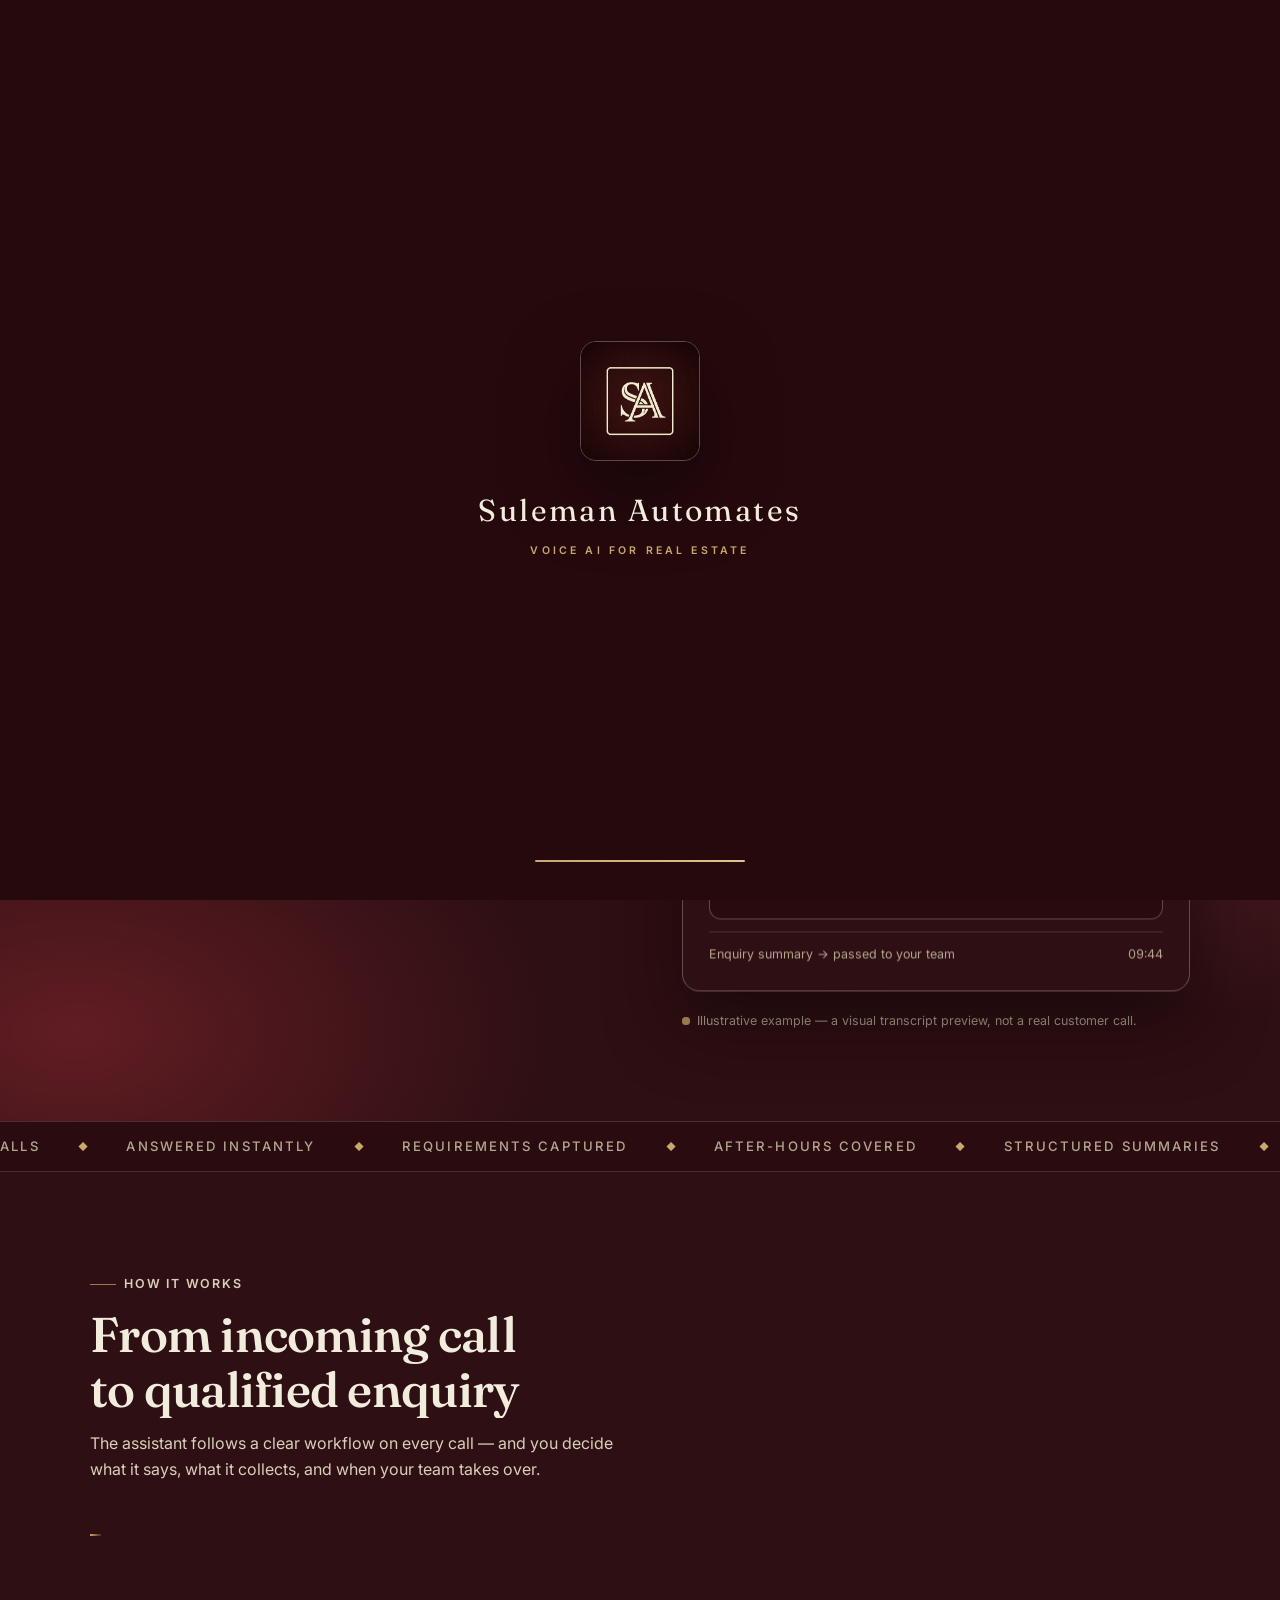
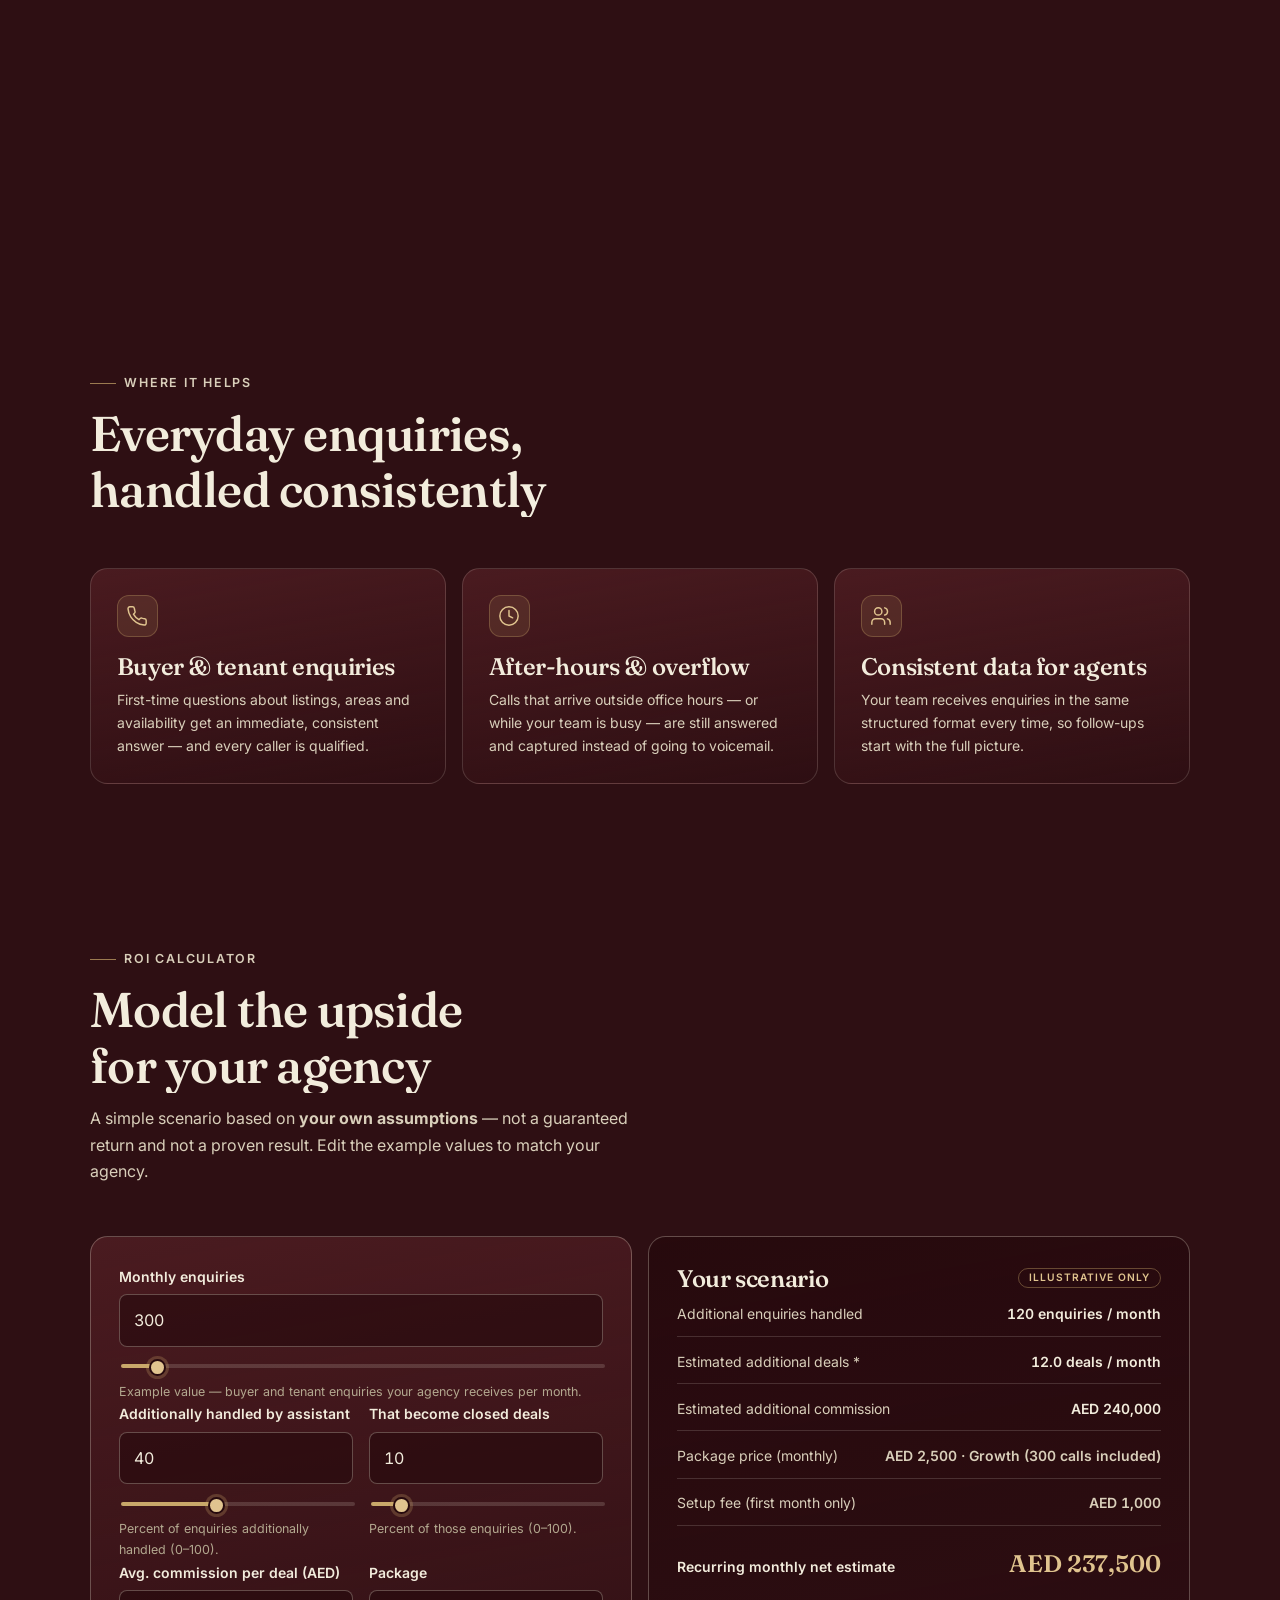
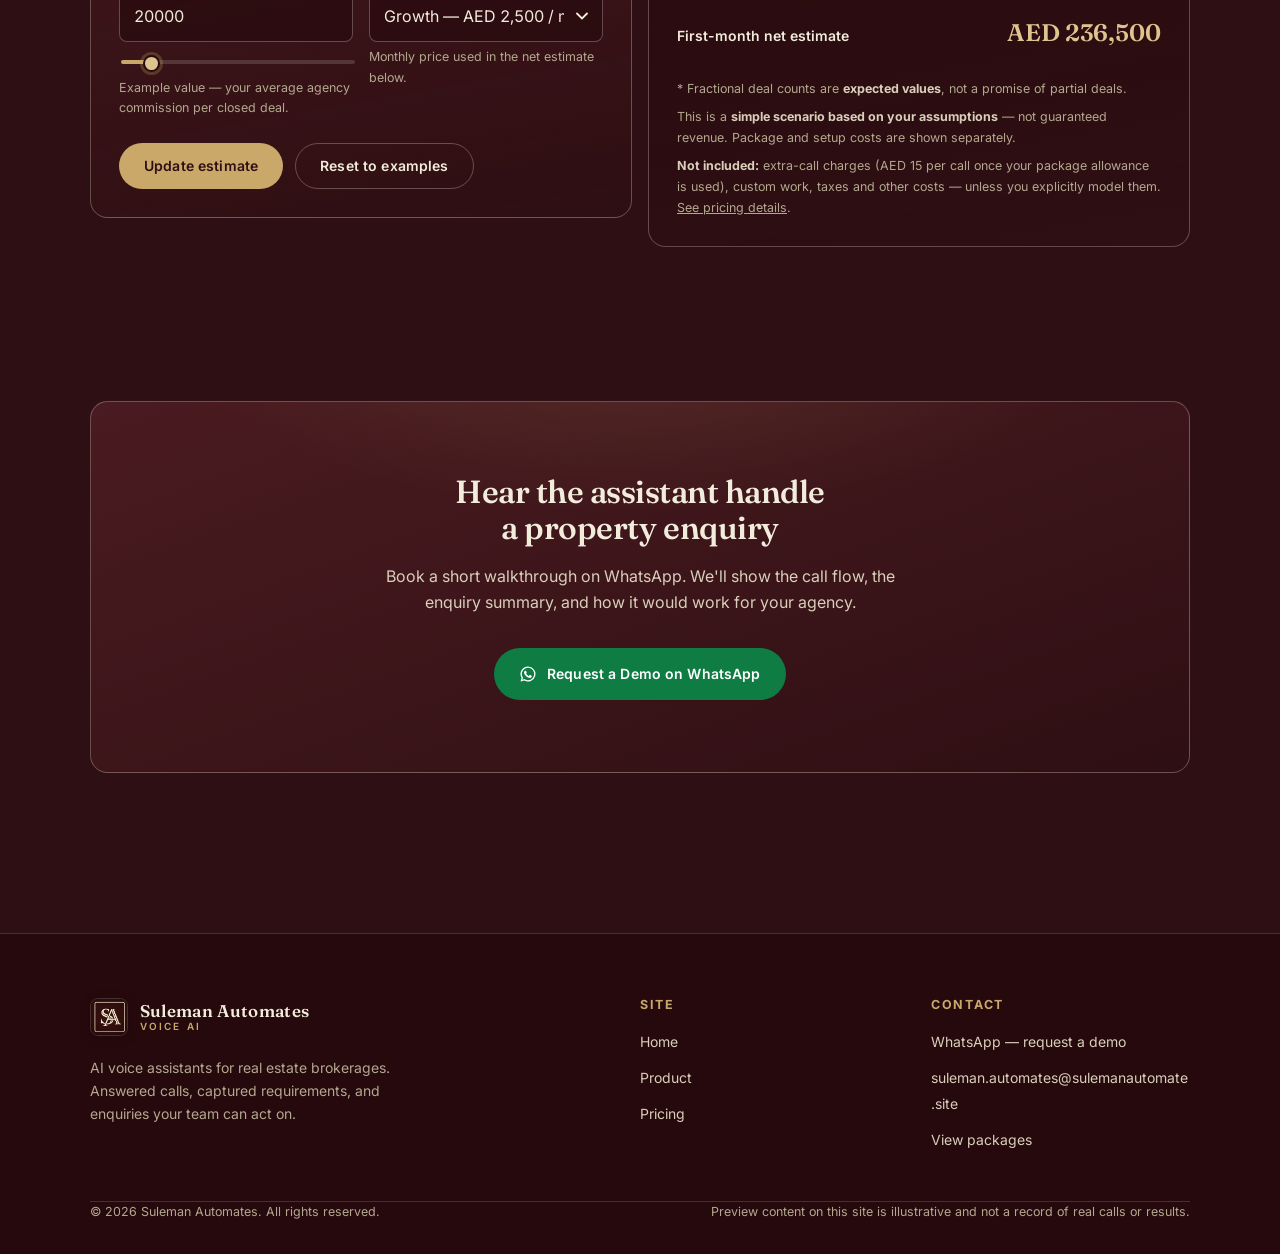
==== commit 7db518f6: "Add ReactBits-style effects: rotating text, blur reveal, count-up, magnet, glare hover, scroll-veloc" ====
--- a/index.html
+++ b/index.html
@@ -71,7 +71,7 @@
       <div class="container hero-grid">
         <div class="hero-copy">
           <p class="eyebrow">AI Voice Assistant · Dubai Real Estate</p>
-          <h1>Never miss a buyer or tenant <em>call</em> again</h1>
+          <h1>Never miss a buyer or tenant <em class="rot-word" data-words='["call","lead","viewing","enquiry"]'>call</em> again</h1>
           <p class="hero-lede">
             Suleman Automates gives your brokerage an AI voice assistant that answers
             incoming property enquiries, responds to common questions, captures what the
--- a/assets/css/style.css
+++ b/assets/css/style.css
@@ -243,6 +243,10 @@
   -webkit-backdrop-filter: blur(14px);
   backdrop-filter: blur(14px);
   border-bottom: 1px solid var(--ivory-faint);
+  transition:
+    background var(--t-med),
+    border-color var(--t-med),
+    box-shadow var(--t-med);
 }
 .site-header::before {
   content: "";
@@ -254,6 +258,39 @@
   mask-image: linear-gradient(black, transparent);
 }
 
+/* Gold hairline glow along the header's bottom edge — lights up once the
+   page is scrolled (see .is-scrolled below). */
+.site-header::after {
+  content: "";
+  position: absolute;
+  left: 0;
+  right: 0;
+  bottom: -1px;
+  height: 1px;
+  pointer-events: none;
+  background: linear-gradient(
+    90deg,
+    transparent 0%,
+    rgba(224, 196, 143, 0.15) 18%,
+    rgba(224, 196, 143, 0.6) 50%,
+    rgba(224, 196, 143, 0.15) 82%,
+    transparent 100%
+  );
+  opacity: 0;
+  transition: opacity var(--t-med);
+}
+
+/* Scrolled state: slightly deeper glass so content reads through it less,
+   a faint gold edge, and a soft drop shadow — the header "settles" */
+.site-header.is-scrolled {
+  background: rgba(29, 7, 11, 0.93);
+  border-bottom-color: rgba(201, 168, 106, 0.26);
+  box-shadow:
+    0 1px 0 rgba(201, 168, 106, 0.18),
+    0 10px 30px rgba(10, 2, 4, 0.45);
+}
+.site-header.is-scrolled::after { opacity: 1; }
+
 .header-inner {
   height: var(--header-h);
   display: flex;
@@ -268,6 +305,30 @@
   gap: 0.7rem;
   text-decoration: none;
   color: var(--ivory);
+}
+
+/* Soft red-wine radial glow sitting behind the brand in the header —
+   quiet blood-wine accent. Painted above the header's own background but
+   below the text (negative z-index inside the header's stacking context). */
+.site-header .brand {
+  position: relative;
+}
+.site-header .brand::before {
+  content: "";
+  position: absolute;
+  left: -1.4rem;
+  top: 50%;
+  width: 10rem;
+  height: 10rem;
+  transform: translateY(-50%);
+  z-index: -1;
+  pointer-events: none;
+  background: radial-gradient(
+    circle closest-side,
+    rgba(158, 46, 54, 0.4),
+    rgba(158, 46, 54, 0.14) 55%,
+    transparent 75%
+  );
 }
 
 /* Brand mark: the provided monogram image, cropped to its centered square */
@@ -1986,3 +2047,82 @@
   .ticker-track { animation: none; }
   .section-head h2, .h-head h2, .hero-copy .eyebrow { animation: none; }
 }
+
+/* ==========================================================================
+   ReactBits-style effects (vanilla ports)
+   1. Rotating Text — hero headline word cycles (rot-word)
+   2. Blur Text — section headings resolve from blur on scroll
+   3. Glare Hover — cursor-following light sweep on cards
+   4. Count Up — pricing numbers count from zero (JS, no CSS needed)
+   5. Magnet — CTAs pull toward the cursor (JS, no CSS needed)
+   6. Scroll Velocity — ticker speed reacts to scroll (JS, CSS anim is fallback)
+   ========================================================================== */
+
+/* ---------- 1. Rotating Text (hero headline word) ---------- */
+.rot-word {
+  display: inline-block;
+  vertical-align: bottom;
+  overflow: hidden;
+  line-height: 1.16;
+  padding-bottom: 0.06em;
+  margin-bottom: -0.06em;
+}
+.rot-word span {
+  display: inline-block;
+  transition: transform 0.45s cubic-bezier(0.22, 1, 0.36, 1), opacity 0.45s ease;
+  will-change: transform, opacity;
+}
+.rot-word span.is-leaving {
+  transform: translateY(-115%);
+  opacity: 0;
+}
+.rot-word span.is-entering {
+  transform: translateY(115%);
+  opacity: 0;
+  transition: none;
+}
+
+/* ---------- 2. Blur Text (scroll reveal) ----------
+   JS adds .blur-init, then .in-view when the heading enters the viewport.
+   No JS / reduced motion: headings stay fully crisp. */
+.blur-init {
+  filter: blur(9px);
+  opacity: 0.35;
+  transition: filter 0.9s cubic-bezier(0.22, 1, 0.36, 1), opacity 0.9s ease;
+}
+.blur-init.in-view {
+  filter: blur(0);
+  opacity: 1;
+}
+
+/* ---------- 3. Glare Hover (cursor-following light sweep) ---------- */
+.glare {
+  position: relative;
+}
+.glare::after {
+  content: "";
+  position: absolute;
+  inset: 0;
+  border-radius: inherit;
+  background: radial-gradient(
+    340px circle at var(--gx, 50%) var(--gy, 50%),
+    rgba(244, 213, 142, 0.15),
+    transparent 62%
+  );
+  opacity: 0;
+  transition: opacity 0.45s ease;
+  pointer-events: none;
+}
+.glare:hover::after { opacity: 1; }
+
+/* ---------- Reduced motion: ReactBits effects off ---------- */
+@media (prefers-reduced-motion: reduce) {
+  .rot-word { overflow: visible; padding-bottom: 0; margin-bottom: 0; }
+  .rot-word span { transition: none; }
+  .rot-word span.is-leaving, .rot-word span.is-entering {
+    transform: none;
+    opacity: 1;
+  }
+  .blur-init { filter: none; opacity: 1; }
+  .glare::after { display: none; }
+}
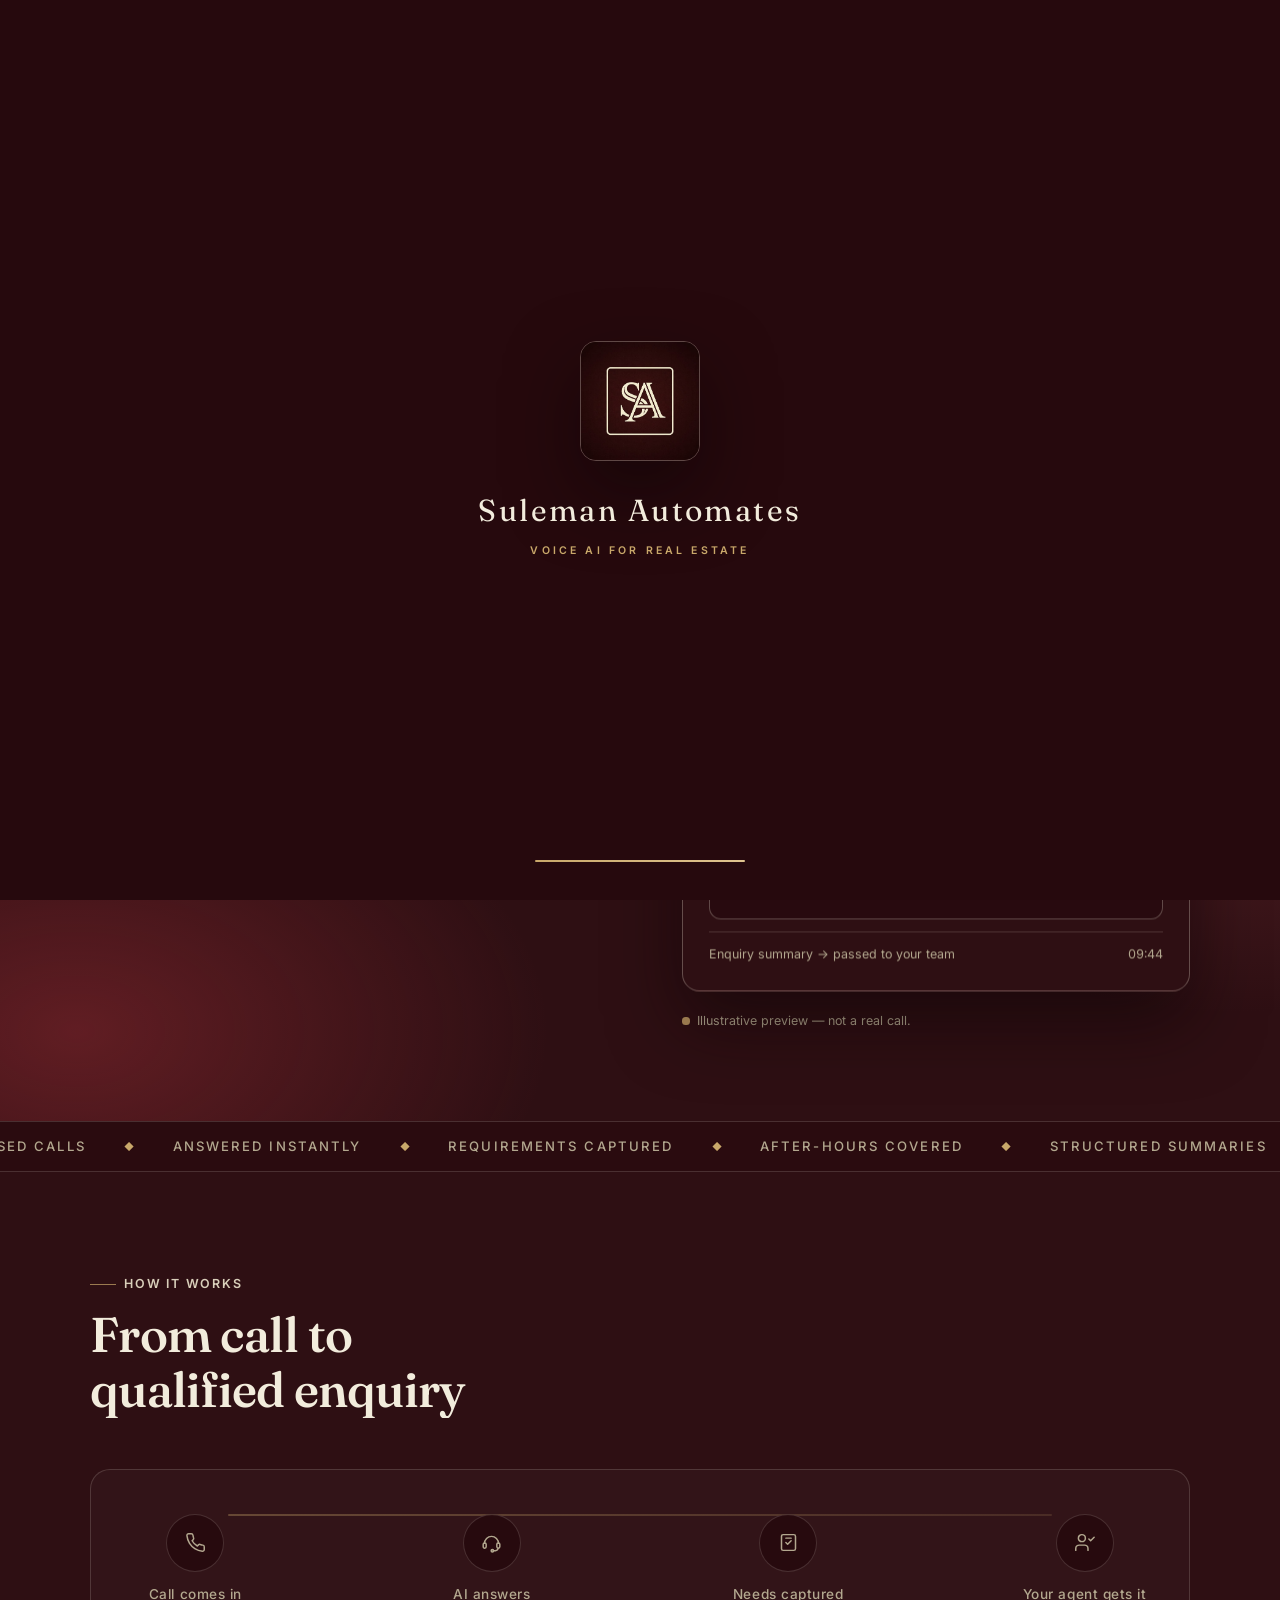
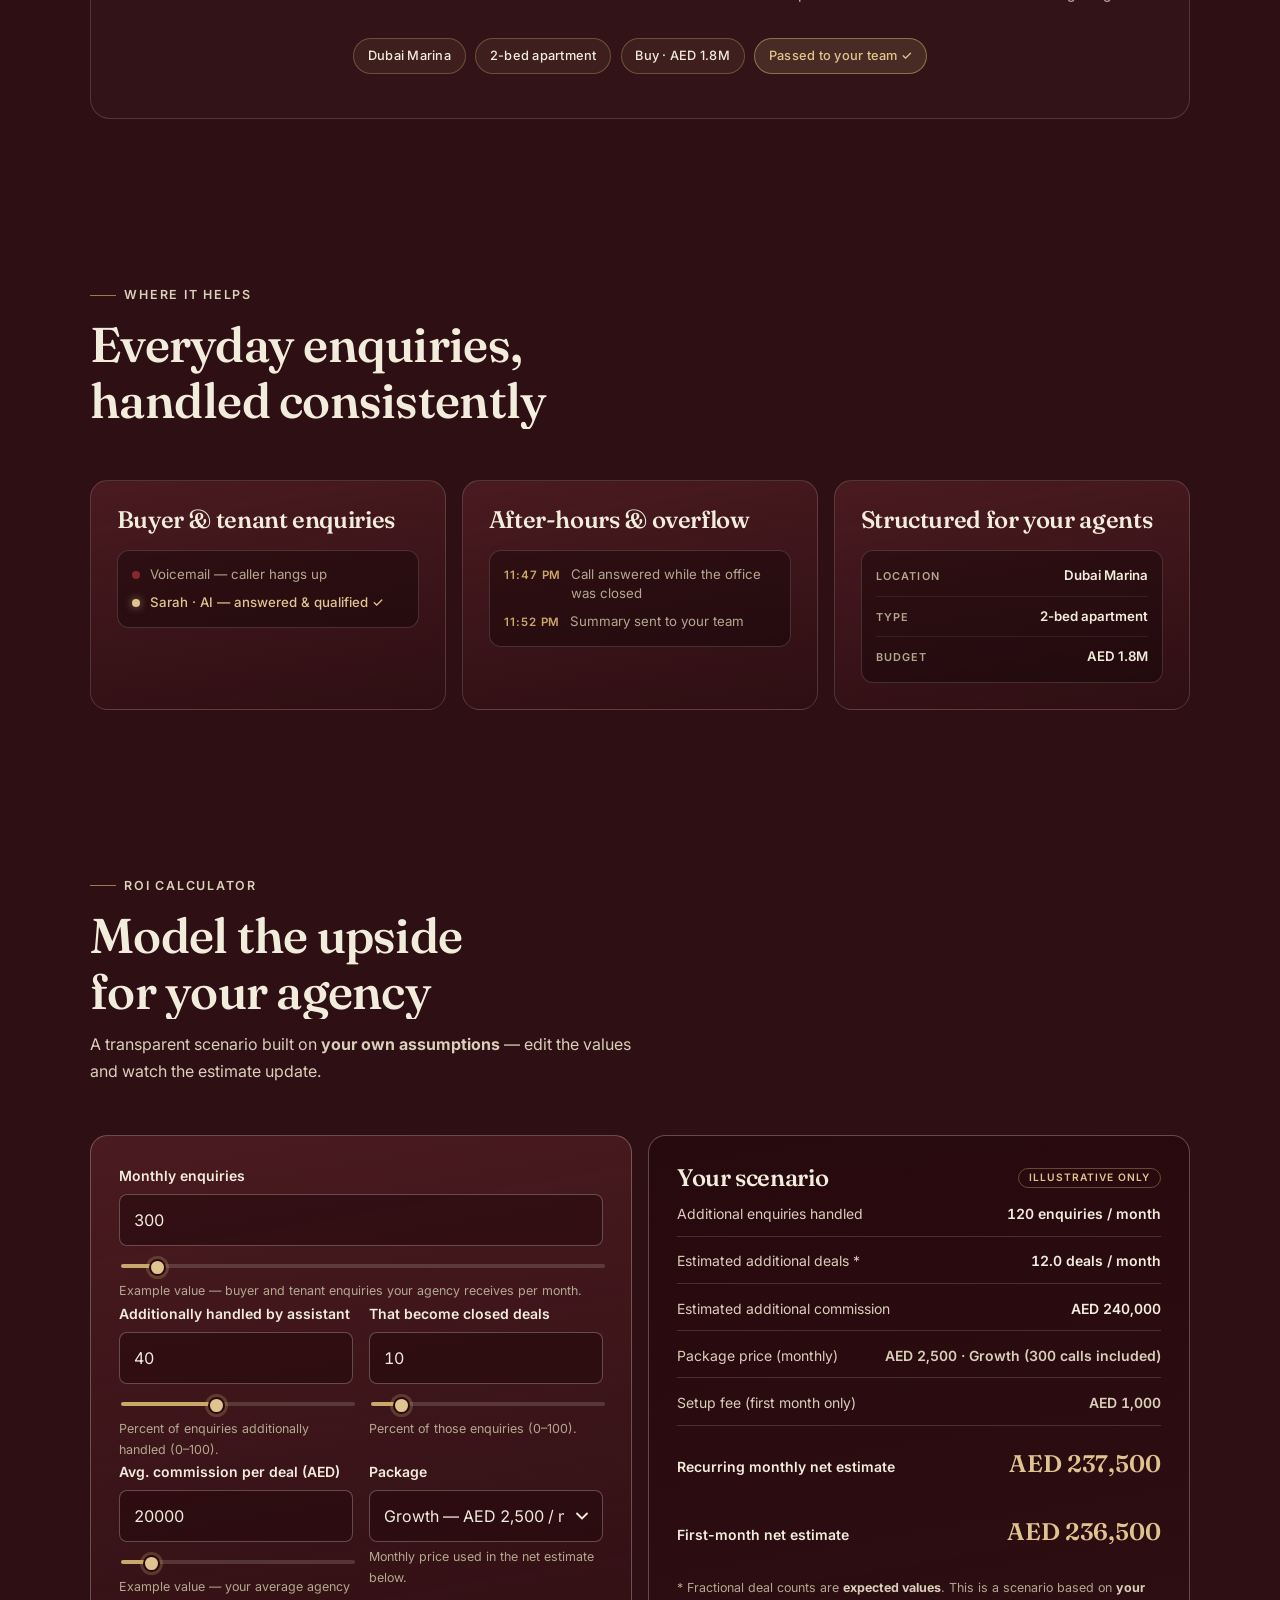
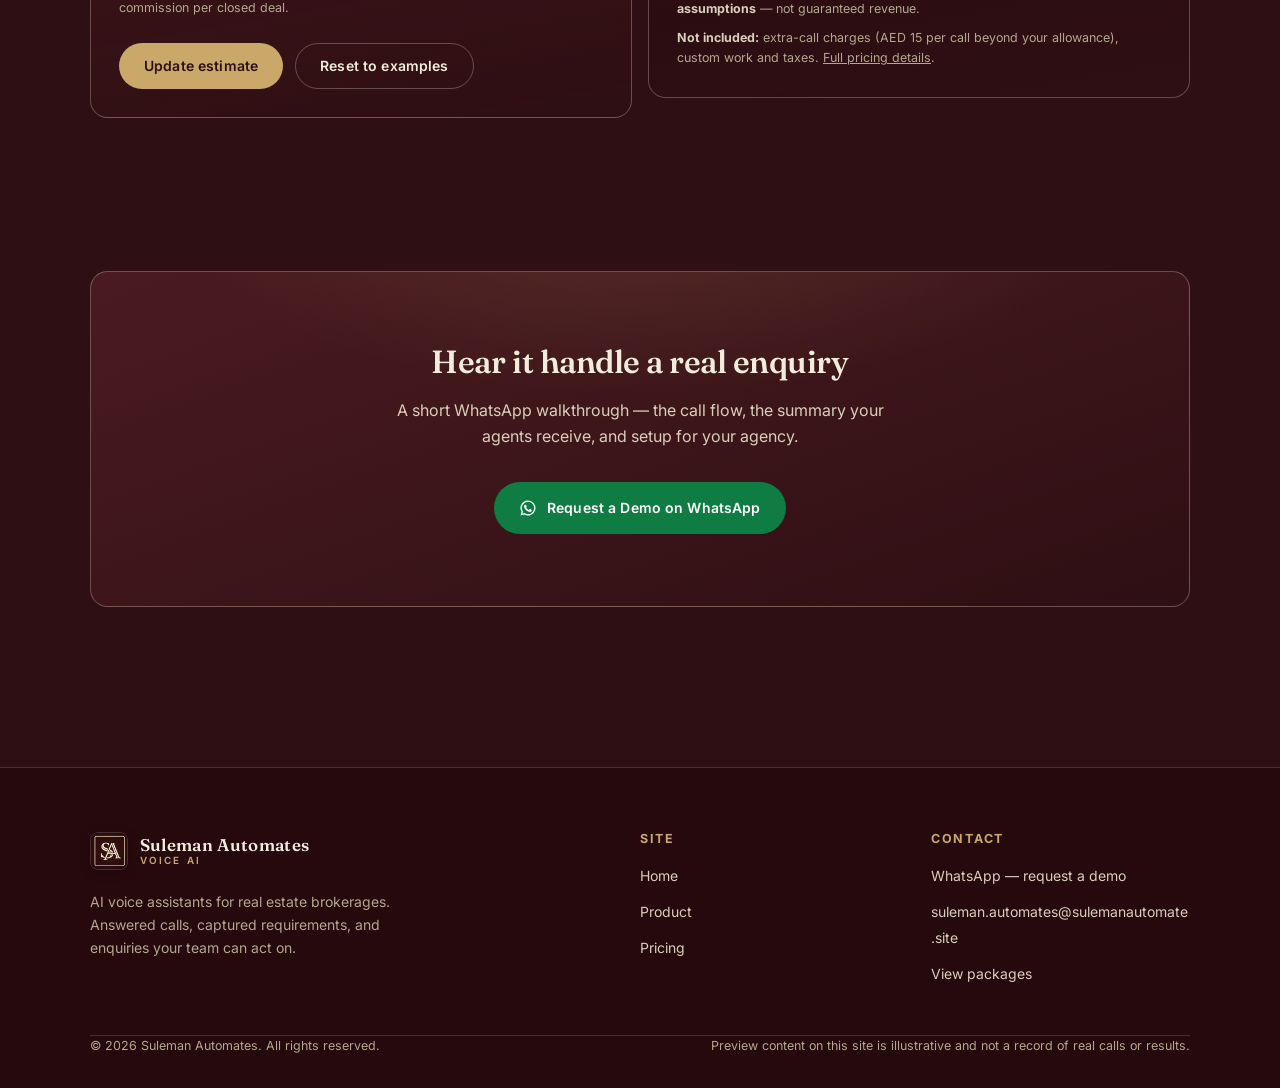
==== commit 8105ee95: "Home page visual-first pass: hero one-liner, animated call-flow demo, mock notification cards, conde" ====
--- a/index.html
+++ b/index.html
@@ -73,9 +73,8 @@
           <p class="eyebrow">AI Voice Assistant · Dubai Real Estate</p>
           <h1>Never miss a buyer or tenant <em class="rot-word" data-words='["call","lead","viewing","enquiry"]'>call</em> again</h1>
           <p class="hero-lede">
-            Suleman Automates gives your brokerage an AI voice assistant that answers
-            incoming property enquiries, responds to common questions, captures what the
-            caller is looking for, and passes every enquiry to your team.
+            An AI voice assistant that answers your property calls, captures what the
+            caller needs, and hands every enquiry to your team — 24/7.
           </p>
           <div class="hero-actions">
             <a class="btn btn--wa"
@@ -86,10 +85,6 @@
             </a>
             <a class="btn btn--ghost" href="#how-it-works">See how it works</a>
           </div>
-          <p class="hero-note">
-            Built for brokerages in Dubai. Enquiries reach your team with the details
-            that matter — location, property type, budget and timeline.
-          </p>
         </div>
 
         <!-- 3D call preview -->
@@ -157,7 +152,7 @@
               </div>
             </article>
           </div>
-          <p class="preview-label">Illustrative example — a visual transcript preview, not a real customer call.</p>
+          <p class="preview-label">Illustrative preview — not a real call.</p>
         </div>
       </div>
     </section>
@@ -184,36 +179,50 @@
       </div>
     </div>
 
-    <!-- ================= How it works ================= -->
+    <!-- ================= How it works (animated flow visual) ================= -->
     <section class="section" id="how-it-works">
       <div class="container">
         <div class="section-head reveal">
           <p class="eyebrow">How it works</p>
-          <h2>From incoming call to qualified enquiry</h2>
-          <p>
-            The assistant follows a clear workflow on every call — and you decide what it
-            says, what it collects, and when your team takes over.
-          </p>
-        </div>
-
-        <div class="rail-line" aria-hidden="true"></div>
-        <div class="steps">
-
-          <div class="step reveal" style="--d:0ms">
-            <h3>Answers incoming calls</h3>
-            <p>Buyer and tenant calls are answered on your enquiry line — day, night and weekends.</p>
+          <h2>From call to qualified enquiry</h2>
+        </div>
+
+        <div class="flow-demo reveal" role="img"
+             aria-label="Flow: a call comes in, the AI answers, needs are captured, and the enquiry is passed to your team">
+          <div class="flow-rail" aria-hidden="true"><span class="flow-dot"></span></div>
+
+          <div class="flow-nodes" aria-hidden="true">
+            <div class="fnode" style="--i:0">
+              <span class="fnode-icon">
+                <svg width="21" height="21" viewBox="0 0 24 24" fill="none" stroke="currentColor" stroke-width="1.7" stroke-linecap="round" stroke-linejoin="round"><path d="M22 16.9v3a2 2 0 0 1-2.2 2 19.8 19.8 0 0 1-8.6-3 19.5 19.5 0 0 1-6-6 19.8 19.8 0 0 1-3-8.7A2 2 0 0 1 4.1 2h3a2 2 0 0 1 2 1.7c.1 1 .4 2 .7 2.9a2 2 0 0 1-.4 2.1L8.1 10a16 16 0 0 0 6 6l1.3-1.3a2 2 0 0 1 2.1-.4c.9.3 1.9.6 2.9.7a2 2 0 0 1 1.6 2Z"/></svg>
+              </span>
+              <span class="fnode-label">Call comes in</span>
+            </div>
+            <div class="fnode" style="--i:1">
+              <span class="fnode-icon">
+                <svg width="21" height="21" viewBox="0 0 24 24" fill="none" stroke="currentColor" stroke-width="1.7" stroke-linecap="round" stroke-linejoin="round"><path d="M4 13a8 8 0 0 1 16 0"/><rect x="2.5" y="12.5" width="3.4" height="6" rx="1.6"/><rect x="18.1" y="12.5" width="3.4" height="6" rx="1.6"/><path d="M19.5 18.5c0 2.2-2.4 3-5.5 3"/><circle cx="13" cy="21.5" r="1.4"/></svg>
+              </span>
+              <span class="fnode-label">AI answers</span>
+            </div>
+            <div class="fnode" style="--i:2">
+              <span class="fnode-icon">
+                <svg width="21" height="21" viewBox="0 0 24 24" fill="none" stroke="currentColor" stroke-width="1.7" stroke-linecap="round" stroke-linejoin="round"><rect x="4" y="3" width="16" height="18" rx="2"/><path d="M9 12l2 2 4-4"/><path d="M9 7h6"/></svg>
+              </span>
+              <span class="fnode-label">Needs captured</span>
+            </div>
+            <div class="fnode" style="--i:3">
+              <span class="fnode-icon">
+                <svg width="21" height="21" viewBox="0 0 24 24" fill="none" stroke="currentColor" stroke-width="1.7" stroke-linecap="round" stroke-linejoin="round"><path d="M16 21v-2a4 4 0 0 0-4-4H6a4 4 0 0 0-4 4v2"/><circle cx="9" cy="7" r="4"/><path d="M17 8l2 2 4-4"/></svg>
+              </span>
+              <span class="fnode-label">Your agent gets it</span>
+            </div>
           </div>
-          <div class="step reveal" style="--d:0ms">
-            <h3>Answers common questions</h3>
-            <p>Responds to frequent questions using the information your agency agrees on in advance.</p>
-          </div>
-          <div class="step reveal" style="--d:0ms">
-            <h3>Captures requirements</h3>
-            <p>Location, property type, purpose, budget and timeline — collected during a natural conversation.</p>
-          </div>
-          <div class="step reveal" style="--d:0ms">
-            <h3>Passes details to your team</h3>
-            <p>Each enquiry reaches your agents with a structured summary, ready for follow-up.</p>
+
+          <div class="flow-capture" aria-hidden="true">
+            <span class="cap-chip" style="--i:0">Dubai Marina</span>
+            <span class="cap-chip" style="--i:1">2-bed apartment</span>
+            <span class="cap-chip" style="--i:2">Buy · AED 1.8M</span>
+            <span class="cap-chip cap-chip--team" style="--i:3">Passed to your team ✓</span>
           </div>
         </div>
       </div>
@@ -229,27 +238,40 @@
 
         <div class="card-grid cols-3">
           <article class="card reveal" style="--d:0ms">
-            <div class="icon" aria-hidden="true">
-              <svg width="22" height="22" viewBox="0 0 24 24" fill="none" stroke="currentColor" stroke-width="1.6" stroke-linecap="round" stroke-linejoin="round"><path d="M22 16.9v3a2 2 0 0 1-2.2 2 19.8 19.8 0 0 1-8.6-3 19.5 19.5 0 0 1-6-6 19.8 19.8 0 0 1-3-8.7A2 2 0 0 1 4.1 2h3a2 2 0 0 1 2 1.7c.1 1 .4 2 .7 2.9a2 2 0 0 1-.4 2.1L8.1 10a16 16 0 0 0 6 6l1.3-1.3a2 2 0 0 1 2.1-.4c.9.3 1.9.6 2.9.7a2 2 0 0 1 1.6 2Z"/></svg>
-            </div>
             <h3>Buyer &amp; tenant enquiries</h3>
-            <p>First-time questions about listings, areas and availability get an immediate, consistent answer — and every caller is qualified.</p>
+            <div class="mock" aria-hidden="true">
+              <div class="mock-row">
+                <span class="mock-dot mock-dot--off"></span>
+                <span class="mock-text">Voicemail — caller hangs up</span>
+              </div>
+              <div class="mock-row mock-row--win">
+                <span class="mock-dot mock-dot--gold"></span>
+                <span class="mock-text">Sarah · AI — answered &amp; qualified ✓</span>
+              </div>
+            </div>
           </article>
 
           <article class="card reveal" style="--d:110ms">
-            <div class="icon" aria-hidden="true">
-              <svg width="22" height="22" viewBox="0 0 24 24" fill="none" stroke="currentColor" stroke-width="1.6" stroke-linecap="round" stroke-linejoin="round"><circle cx="12" cy="12" r="10"/><polyline points="12 6 12 12 16 14"/></svg>
-            </div>
             <h3>After-hours &amp; overflow</h3>
-            <p>Calls that arrive outside office hours — or while your team is busy — are still answered and captured instead of going to voicemail.</p>
+            <div class="mock" aria-hidden="true">
+              <div class="mock-row">
+                <span class="mock-time">11:47 PM</span>
+                <span class="mock-text">Call answered while the office was closed</span>
+              </div>
+              <div class="mock-row">
+                <span class="mock-time">11:52 PM</span>
+                <span class="mock-text">Summary sent to your team</span>
+              </div>
+            </div>
           </article>
 
           <article class="card reveal" style="--d:220ms">
-            <div class="icon" aria-hidden="true">
-              <svg width="22" height="22" viewBox="0 0 24 24" fill="none" stroke="currentColor" stroke-width="1.6" stroke-linecap="round" stroke-linejoin="round"><path d="M16 21v-2a4 4 0 0 0-4-4H6a4 4 0 0 0-4 4v2"/><circle cx="9" cy="7" r="4"/><path d="M22 21v-2a4 4 0 0 0-3-3.9"/><path d="M16 3.1a4 4 0 0 1 0 7.8"/></svg>
-            </div>
-            <h3>Consistent data for agents</h3>
-            <p>Your team receives enquiries in the same structured format every time, so follow-ups start with the full picture.</p>
+            <h3>Structured for your agents</h3>
+            <div class="mock mock--rows" aria-hidden="true">
+              <div class="mock-kv"><span>Location</span><b>Dubai Marina</b></div>
+              <div class="mock-kv"><span>Type</span><b>2-bed apartment</b></div>
+              <div class="mock-kv"><span>Budget</span><b>AED 1.8M</b></div>
+            </div>
           </article>
         </div>
       </div>
@@ -262,9 +284,8 @@
           <p class="eyebrow">ROI calculator</p>
           <h2>Model the upside for your agency</h2>
           <p>
-            A simple scenario based on <strong>your own assumptions</strong> — not a
-            guaranteed return and not a proven result. Edit the example values to match
-            your agency.
+            A transparent scenario built on <strong>your own assumptions</strong> — edit the
+            values and watch the estimate update.
           </p>
         </div>
 
@@ -370,17 +391,12 @@
             </dl>
 
             <p class="result-note">
-              * Fractional deal counts are <strong>expected values</strong>, not a promise
-              of partial deals.
+              * Fractional deal counts are <strong>expected values</strong>. This is a
+              scenario based on <strong>your assumptions</strong> — not guaranteed revenue.
             </p>
             <p class="result-note">
-              This is a <strong>simple scenario based on your assumptions</strong> — not
-              guaranteed revenue. Package and setup costs are shown separately.
-            </p>
-            <p class="result-note">
-              <strong>Not included:</strong> extra-call charges (AED 15 per call once your
-              package allowance is used), custom work, taxes and other costs — unless you
-              explicitly model them. <a href="pricing.html">See pricing details</a>.
+              <strong>Not included:</strong> extra-call charges (AED 15 per call beyond your
+              allowance), custom work and taxes. <a href="pricing.html">Full pricing details</a>.
             </p>
           </div>
         </div>
@@ -391,11 +407,8 @@
     <section class="section section--tight">
       <div class="container">
         <div class="cta-band reveal">
-          <h2>Hear the assistant handle a property enquiry</h2>
-          <p>
-            Book a short walkthrough on WhatsApp. We'll show the call flow, the enquiry
-            summary, and how it would work for your agency.
-          </p>
+          <h2>Hear it handle a real enquiry</h2>
+          <p>A short WhatsApp walkthrough — the call flow, the summary your agents receive, and setup for your agency.</p>
           <a class="btn btn--wa"
              href="https://wa.me/923090196403?text=Hi%2C%20I%27d%20like%20to%20see%20the%20AI%20assistant%20demo%20for%20my%20real%20estate%20agency."
              target="_blank" rel="noopener">
--- a/assets/css/style.css
+++ b/assets/css/style.css
@@ -2126,3 +2126,210 @@
   .blur-init { filter: none; opacity: 1; }
   .glare::after { display: none; }
 }
+
+/* ==========================================================================
+   Home redesign: visual-first
+   1. Animated call-flow demo (How it works)
+   2. Mini mock notifications inside use-case cards
+   ========================================================================== */
+
+/* ---------- 1. Flow demo: 4 stages light up in sequence, looping ---------- */
+.flow-demo {
+  position: relative;
+  margin-top: clamp(1rem, 3vw, 2rem);
+  padding: clamp(1.75rem, 4vw, 2.75rem) clamp(1.25rem, 3vw, 2.5rem);
+  background: rgba(242, 236, 220, 0.025);
+  border: 1px solid var(--ivory-faint);
+  border-radius: 20px;
+}
+
+/* Rail between the first and last node centres; the gold dot travels it.
+   The dot's 8s loop is the clock every stage syncs to. */
+.flow-rail {
+  position: absolute;
+  top: clamp(1.75rem, 4vw, 2.75rem);
+  left: 12.5%;
+  right: 12.5%;
+  height: 2px;
+  border-radius: 2px;
+  background: linear-gradient(90deg, rgba(201, 168, 106, 0.35), rgba(201, 168, 106, 0.16));
+  overflow: hidden;
+}
+.flow-dot {
+  position: absolute;
+  top: 50%;
+  left: 0;
+  width: 8px;
+  height: 8px;
+  margin: -4px 0 0 -4px;
+  border-radius: 50%;
+  background: var(--gold-bright);
+  box-shadow: 0 0 12px rgba(224, 196, 143, 0.8);
+  opacity: 0;
+  animation: flow-dot-run 8s linear infinite;
+}
+@keyframes flow-dot-run {
+  0%   { left: 0%; opacity: 0; }
+  3%   { opacity: 1; }
+  97%  { opacity: 1; }
+  100% { left: 100%; opacity: 0; }
+}
+
+.flow-nodes {
+  position: relative;
+  display: flex;
+  justify-content: space-between;
+  gap: var(--sp-3);
+}
+.fnode {
+  --i: 0;
+  display: flex;
+  flex-direction: column;
+  align-items: center;
+  gap: 0.7rem;
+  width: 132px;
+  text-align: center;
+}
+.fnode-icon {
+  display: grid;
+  place-items: center;
+  width: 58px;
+  height: 58px;
+  border-radius: 50%;
+  color: var(--ivory-dim);
+  background: rgba(38, 9, 13, 0.85);
+  border: 1px solid var(--ivory-faint);
+  animation: fnode-cycle 8s ease-in-out infinite;
+  animation-delay: calc(var(--i) * 2.6667s);
+}
+.fnode-label {
+  font-size: 0.85rem;
+  font-weight: 500;
+  letter-spacing: 0.04em;
+  color: var(--ivory-dim);
+  animation: fnode-label-cycle 8s ease-in-out infinite;
+  animation-delay: calc(var(--i) * 2.6667s);
+}
+@keyframes fnode-cycle {
+  0%, 1% { color: var(--ivory-dim); border-color: var(--ivory-faint); box-shadow: none; }
+  6%, 26% {
+    color: var(--gold-bright);
+    border-color: rgba(201, 168, 106, 0.6);
+    box-shadow: 0 0 24px rgba(201, 168, 106, 0.22);
+  }
+  34%, 100% { color: var(--ivory-dim); border-color: var(--ivory-faint); box-shadow: none; }
+}
+@keyframes fnode-label-cycle {
+  0%, 1%, 34%, 100% { color: var(--ivory-dim); }
+  6%, 26% { color: var(--ivory); }
+}
+
+/* Captured-details chips pop in once, staggered, after the demo is seen */
+.flow-capture {
+  display: flex;
+  flex-wrap: wrap;
+  justify-content: center;
+  gap: 0.6rem;
+  margin-top: clamp(1.4rem, 3vw, 2rem);
+}
+.cap-chip {
+  --i: 0;
+  display: inline-flex;
+  align-items: center;
+  padding: 0.42rem 0.85rem;
+  border-radius: 999px;
+  border: 1px solid rgba(201, 168, 106, 0.35);
+  background: rgba(201, 168, 106, 0.08);
+  color: var(--ivory);
+  font-size: 0.8rem;
+  font-weight: 500;
+  letter-spacing: 0.02em;
+  opacity: 0;
+  transform: translateY(8px);
+  transition: opacity 0.55s ease, transform 0.55s cubic-bezier(0.22, 1, 0.36, 1);
+}
+.flow-demo.in-view .cap-chip {
+  opacity: 1;
+  transform: none;
+  transition-delay: calc(1.1s + var(--i) * 0.45s);
+}
+.cap-chip--team {
+  border-color: rgba(201, 168, 106, 0.55);
+  background: rgba(201, 168, 106, 0.16);
+  color: var(--gold-bright);
+}
+
+@media (max-width: 700px) {
+  .flow-rail { display: none; }
+  .flow-nodes { display: grid; grid-template-columns: repeat(2, 1fr); justify-items: center; gap: 1.5rem; }
+  .fnode { width: auto; }
+  .fnode-icon { animation: none; color: var(--gold-bright); border-color: rgba(201, 168, 106, 0.4); }
+  .fnode-label { animation: none; color: var(--ivory); }
+}
+
+/* ---------- 2. Mini mock panels inside use-case cards ---------- */
+.mock {
+  margin-top: var(--sp-4);
+  padding: 0.9rem;
+  display: grid;
+  gap: 0.55rem;
+  background: rgba(10, 2, 4, 0.35);
+  border: 1px solid var(--ivory-faint);
+  border-radius: 12px;
+}
+.mock-row {
+  display: flex;
+  align-items: baseline;
+  gap: 0.6rem;
+  font-size: 0.83rem;
+  line-height: 1.45;
+  color: var(--ivory-dim);
+}
+.mock-row--win .mock-text {
+  color: var(--gold-bright);
+  font-weight: 500;
+}
+.mock-dot {
+  flex: none;
+  width: 8px;
+  height: 8px;
+  border-radius: 50%;
+  align-self: center;
+}
+.mock-dot--off { background: rgba(158, 46, 54, 0.8); }
+.mock-dot--gold { background: var(--gold-bright); box-shadow: 0 0 8px rgba(224, 196, 143, 0.6); }
+.mock-time {
+  flex: none;
+  font-size: 0.72rem;
+  font-weight: 600;
+  letter-spacing: 0.08em;
+  color: var(--gold);
+}
+.mock--rows { gap: 0; padding: 0.35rem 0.9rem; }
+.mock-kv {
+  display: flex;
+  align-items: baseline;
+  justify-content: space-between;
+  gap: 1rem;
+  padding: 0.55rem 0;
+  border-bottom: 1px solid rgba(242, 236, 220, 0.08);
+  font-size: 0.83rem;
+}
+.mock-kv:last-child { border-bottom: 0; }
+.mock-kv span {
+  font-size: 0.68rem;
+  font-weight: 600;
+  letter-spacing: 0.1em;
+  text-transform: uppercase;
+  color: var(--ivory-dim);
+}
+.mock-kv b { color: var(--ivory); font-weight: 600; }
+
+/* ---------- Reduced motion: home redesign visuals ---------- */
+@media (prefers-reduced-motion: reduce) {
+  .flow-dot { display: none; }
+  .fnode-icon, .fnode-label { animation: none; }
+  .fnode-icon { color: var(--gold-bright); border-color: rgba(201, 168, 106, 0.4); }
+  .fnode-label { color: var(--ivory); }
+  .cap-chip { opacity: 1; transform: none; }
+}
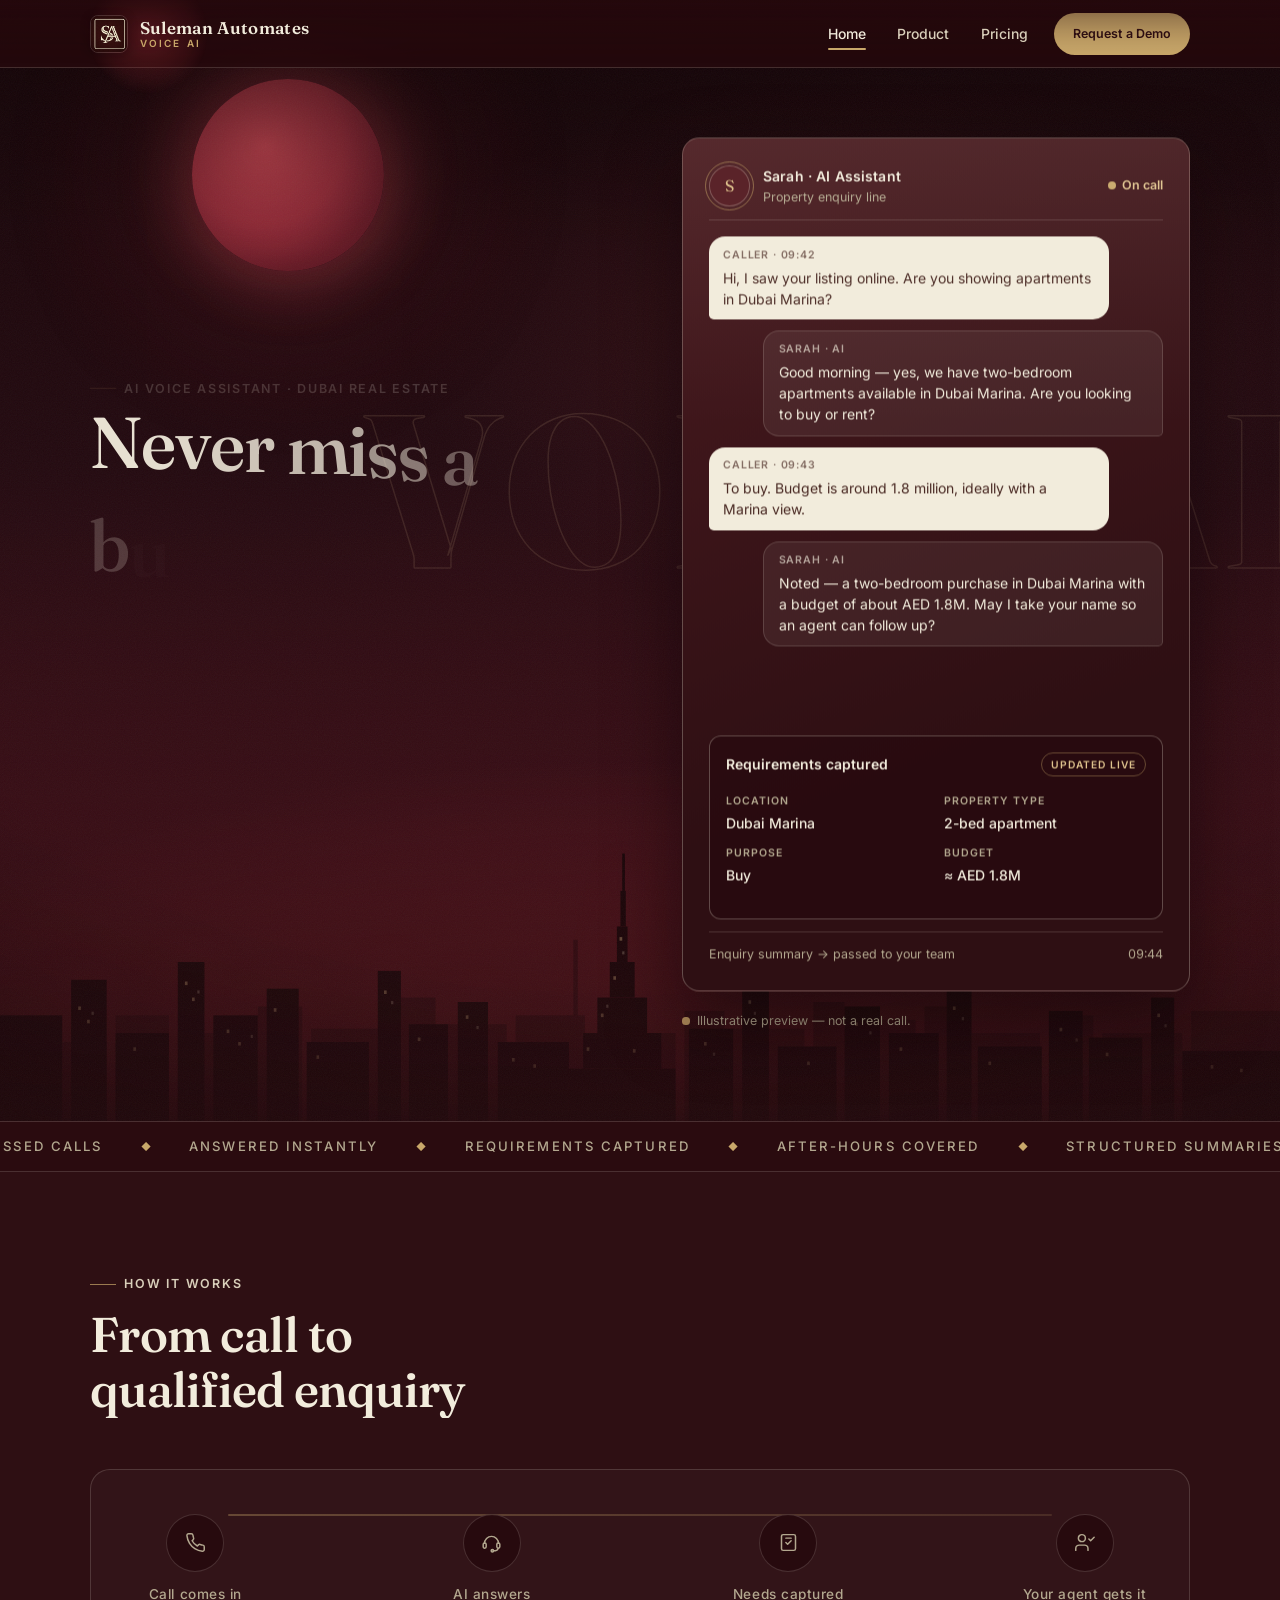
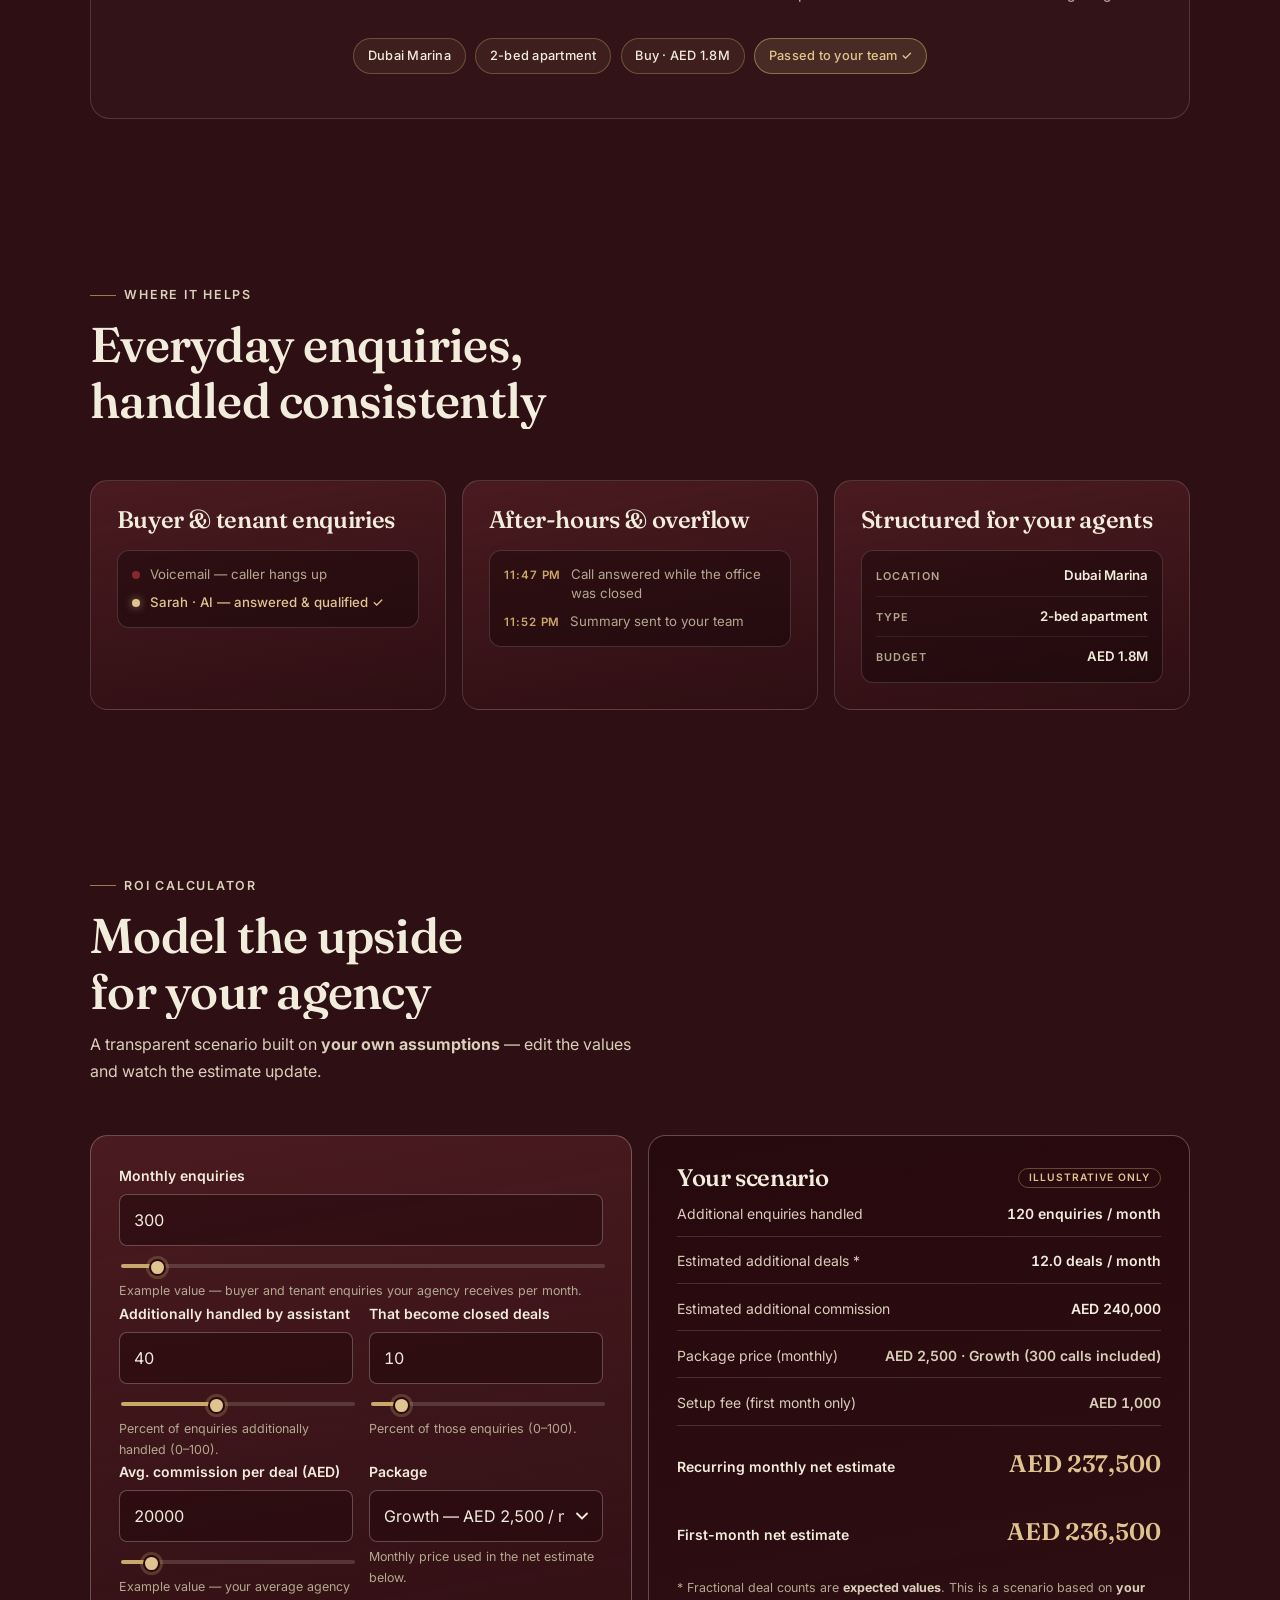
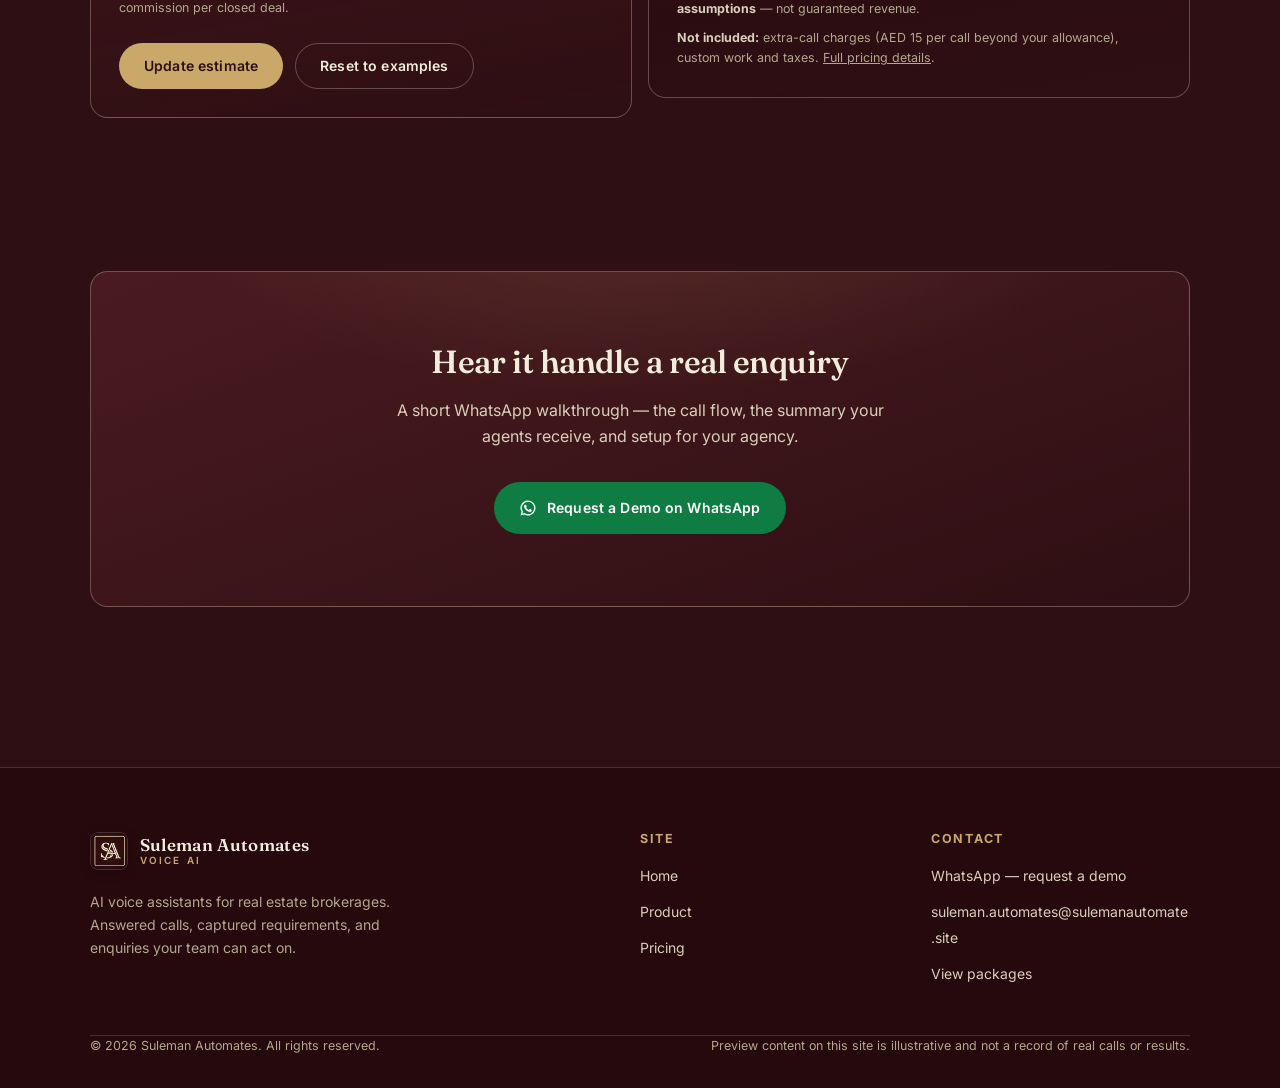
==== commit 197901ad: "Cinematic hero: layered CSS/SVG night scene with scroll parallax, crimson moon, skyline silhouettes," ====
--- a/index.html
+++ b/index.html
@@ -65,8 +65,100 @@
   </nav>
 
   <main id="main">
-    <!-- ================= Hero ================= -->
-    <section class="hero">
+    <!-- ================= Hero (cinematic parallax) ================= -->
+    <section class="hero hero--cinema">
+      <div class="cinema-bg" aria-hidden="true">
+        <div class="cinema-sky"></div>
+        <div class="cinema-moon"></div>
+        <svg class="cinema-skyline cinema-skyline--far" viewBox="0 0 1440 420" preserveAspectRatio="xMidYMax slice" focusable="false">
+          <g fill="#2a0a10">
+            <rect x="0" y="330" width="120" height="90"/>
+            <rect x="130" y="300" width="60" height="120"/>
+            <rect x="200" y="320" width="80" height="100"/>
+            <rect x="290" y="290" width="50" height="130"/>
+            <rect x="350" y="315" width="90" height="105"/>
+            <rect x="450" y="280" width="40" height="140"/>
+            <rect x="500" y="310" width="70" height="110"/>
+            <rect x="580" y="300" width="60" height="120"/>
+            <rect x="638" y="300" width="20" height="120"/>
+            <rect x="645" y="215" width="5" height="205"/>
+            <rect x="670" y="320" width="90" height="100"/>
+            <rect x="770" y="295" width="45" height="125"/>
+            <rect x="825" y="315" width="80" height="105"/>
+            <rect x="915" y="285" width="35" height="135"/>
+            <rect x="960" y="305" width="70" height="115"/>
+            <rect x="1040" y="290" width="40" height="130"/>
+            <rect x="1090" y="320" width="80" height="100"/>
+            <rect x="1180" y="300" width="50" height="120"/>
+            <rect x="1240" y="320" width="90" height="100"/>
+            <rect x="1340" y="295" width="100" height="125"/>
+          </g>
+        </svg>
+        <svg class="cinema-skyline cinema-skyline--near" viewBox="0 0 1440 420" preserveAspectRatio="xMidYMax slice" focusable="false">
+          <g fill="#120406">
+            <rect x="0" y="300" width="70" height="120"/>
+            <rect x="80" y="260" width="40" height="160"/>
+            <rect x="130" y="320" width="60" height="100"/>
+            <rect x="200" y="240" width="30" height="180"/>
+            <rect x="240" y="300" width="50" height="120"/>
+            <rect x="300" y="270" width="36" height="150"/>
+            <rect x="345" y="330" width="70" height="90"/>
+            <rect x="425" y="250" width="26" height="170"/>
+            <rect x="460" y="310" width="44" height="110"/>
+            <rect x="515" y="285" width="34" height="135"/>
+            <rect x="560" y="330" width="80" height="90"/>
+            <rect x="640" y="360" width="120" height="60"/>
+            <rect x="656" y="320" width="88" height="40"/>
+            <rect x="672" y="280" width="56" height="40"/>
+            <rect x="686" y="240" width="28" height="40"/>
+            <rect x="694" y="200" width="12" height="40"/>
+            <rect x="698" y="160" width="6" height="40"/>
+            <rect x="700" y="118" width="3" height="42"/>
+            <rect x="775" y="315" width="50" height="105"/>
+            <rect x="835" y="265" width="30" height="155"/>
+            <rect x="875" y="335" width="66" height="85"/>
+            <rect x="950" y="290" width="40" height="130"/>
+            <rect x="1000" y="320" width="56" height="100"/>
+            <rect x="1065" y="270" width="28" height="150"/>
+            <rect x="1100" y="335" width="72" height="85"/>
+            <rect x="1180" y="295" width="38" height="125"/>
+            <rect x="1225" y="325" width="60" height="95"/>
+            <rect x="1295" y="280" width="26" height="140"/>
+            <rect x="1330" y="340" width="110" height="80"/>
+          </g>
+          <g fill="#e8c98d" opacity="0.75">
+            <rect x="88" y="290" width="3" height="4"/><rect x="98" y="305" width="3" height="4"/>
+            <rect x="208" y="262" width="3" height="4"/><rect x="216" y="280" width="3" height="4"/>
+            <rect x="150" y="336" width="3" height="4"/><rect x="255" y="316" width="3" height="4"/>
+            <rect x="268" y="330" width="3" height="4"/><rect x="308" y="292" width="3" height="4"/>
+            <rect x="356" y="345" width="3" height="4"/><rect x="432" y="272" width="3" height="4"/>
+            <rect x="470" y="325" width="3" height="4"/><rect x="524" y="300" width="3" height="4"/>
+            <rect x="576" y="348" width="3" height="4"/><rect x="600" y="355" width="3" height="4"/>
+            <rect x="660" y="336" width="3" height="4"/><rect x="676" y="298" width="3" height="4"/>
+            <rect x="690" y="256" width="3" height="4"/><rect x="697" y="212" width="3" height="4"/>
+            <rect x="712" y="338" width="3" height="4"/><rect x="792" y="330" width="3" height="4"/>
+            <rect x="842" y="283" width="3" height="4"/><rect x="908" y="352" width="3" height="4"/>
+            <rect x="962" y="308" width="3" height="4"/><rect x="1012" y="336" width="3" height="4"/>
+            <rect x="1072" y="290" width="3" height="4"/><rect x="1112" y="352" width="3" height="4"/>
+            <rect x="1192" y="314" width="3" height="4"/><rect x="1244" y="342" width="3" height="4"/>
+            <rect x="1302" y="298" width="3" height="4"/><rect x="1362" y="356" width="3" height="4"/>
+            <rect x="1395" y="360" width="3" height="4"/>
+          </g>
+          <g fill="#f6e7c8" opacity="0.5">
+            <rect x="103" y="296" width="2.5" height="3.5"/><rect x="222" y="272" width="2.5" height="3.5"/>
+            <rect x="282" y="322" width="2.5" height="3.5"/><rect x="440" y="284" width="2.5" height="3.5"/>
+            <rect x="536" y="312" width="2.5" height="3.5"/><rect x="682" y="288" width="2.5" height="3.5"/>
+            <rect x="700" y="228" width="2.5" height="3.5"/><rect x="802" y="342" width="2.5" height="3.5"/>
+            <rect x="848" y="296" width="2.5" height="3.5"/><rect x="978" y="318" width="2.5" height="3.5"/>
+            <rect x="1082" y="302" width="2.5" height="3.5"/><rect x="1210" y="326" width="2.5" height="3.5"/>
+            <rect x="1310" y="310" width="2.5" height="3.5"/>
+          </g>
+        </svg>
+        <div class="cinema-fog"></div>
+        <span class="cinema-watermark">VOICE&nbsp;AI</span>
+        <div class="cinema-vignette"></div>
+        <div class="cinema-grain"></div>
+      </div>
       <canvas class="hero-particles" aria-hidden="true"></canvas>
       <div class="container hero-grid">
         <div class="hero-copy">
--- a/assets/css/style.css
+++ b/assets/css/style.css
@@ -2333,3 +2333,122 @@
   .fnode-label { color: var(--ivory); }
   .cap-chip { opacity: 1; transform: none; }
 }
+
+/* ==========================================================================
+   Cinematic hero: layered CSS/SVG scene with scroll parallax
+   (wine-red sky, crimson moon, hand-drawn Dubai skyline silhouettes with
+   window lights, fog, grain, vignette — no image files, fully brand-tuned)
+   ========================================================================== */
+.hero--cinema {
+  min-height: 100vh;
+  display: flex;
+  align-items: center;
+}
+.cinema-bg {
+  position: absolute;
+  inset: 0;
+  z-index: 0;
+  pointer-events: none;
+}
+
+/* Sky: deep wine gradient with a crimson horizon glow */
+.cinema-sky {
+  position: absolute;
+  inset: -4%;
+  background:
+    radial-gradient(90% 42% at 50% 96%, rgba(178, 44, 56, 0.5), transparent 70%),
+    linear-gradient(180deg, #150407 0%, #230a10 42%, #45101a 76%, #6b1a20 100%);
+  will-change: transform;
+}
+
+/* Crimson moon hanging over the skyline — placed in the open sky on the
+   left so the call card (right column) never covers it */
+.cinema-moon {
+  position: absolute;
+  top: 7%;
+  left: 15%;
+  width: clamp(120px, 15vw, 220px);
+  aspect-ratio: 1;
+  border-radius: 50%;
+  background: radial-gradient(circle at 38% 35%, #d24a55 0%, #a1303d 45%, #6d1c28 72%, #4d1119 100%);
+  box-shadow:
+    0 0 60px 12px rgba(210, 74, 85, 0.4),
+    0 0 160px 60px rgba(158, 46, 54, 0.22);
+  opacity: 0.9;
+  will-change: transform;
+}
+@media (max-width: 860px) {
+  .cinema-moon { left: auto; right: 10%; top: 9%; }
+}
+
+/* Skyline layers — hand-drawn SVG silhouettes. Far is hazier, near is crisp
+   with lit windows. preserveAspectRatio keeps them glued to the bottom. */
+.cinema-skyline {
+  position: absolute;
+  left: 0;
+  right: 0;
+  bottom: -1px;
+  width: 100%;
+  height: clamp(200px, 34vh, 420px);
+  will-change: transform;
+}
+.cinema-skyline--far {
+  opacity: 0.62;
+  filter: blur(0.6px);
+}
+.cinema-skyline--near {
+  filter: drop-shadow(0 0 22px rgba(210, 74, 85, 0.14));
+}
+
+/* Atmospheric fog drifting over the city */
+.cinema-fog {
+  position: absolute;
+  inset: 0;
+  background:
+    linear-gradient(to top, rgba(38, 9, 13, 0.92) 0%, rgba(38, 9, 13, 0.35) 26%, transparent 55%),
+    radial-gradient(52% 34% at 68% 30%, rgba(210, 74, 85, 0.12), transparent 70%);
+}
+
+/* Giant outlined watermark type drifting behind the hero content */
+.cinema-watermark {
+  position: absolute;
+  right: -2%;
+  top: 34%;
+  z-index: 1;
+  font-family: var(--font-display);
+  font-weight: 700;
+  font-size: clamp(6rem, 17vw, 17rem);
+  line-height: 1;
+  letter-spacing: 0.02em;
+  color: transparent;
+  -webkit-text-stroke: 1.5px rgba(224, 196, 143, 0.13);
+  will-change: transform;
+}
+@supports not ((-webkit-text-stroke: 1px black) or (text-stroke: 1px black)) {
+  .cinema-watermark { color: rgba(242, 236, 220, 0.045); }
+}
+
+/* Cinematic edges + film grain */
+.cinema-vignette {
+  position: absolute;
+  inset: 0;
+  background:
+    radial-gradient(125% 95% at 50% 38%, transparent 52%, rgba(16, 3, 6, 0.62) 100%),
+    linear-gradient(to bottom, rgba(16, 3, 6, 0.55), transparent 22%);
+}
+.cinema-grain {
+  position: absolute;
+  inset: -50%;
+  opacity: 0.05;
+  background-image: url("data:image/svg+xml,%3Csvg xmlns='http://www.w3.org/2000/svg' width='240' height='240'%3E%3Cfilter id='n'%3E%3CfeTurbulence type='fractalNoise' baseFrequency='0.85' numOctaves='2' stitchTiles='stitch'/%3E%3C/filter%3E%3Crect width='240' height='240' filter='url(%23n)' opacity='1'/%3E%3C/svg%3E");
+  background-size: 240px 240px;
+}
+
+/* Hero content sits above the scene; particles get a slight lift too */
+.hero--cinema .hero-grid { position: relative; z-index: 2; }
+.hero--cinema .hero-particles { z-index: 2; opacity: 0.55; }
+
+/* Reduced motion: static scene, still looks complete */
+@media (prefers-reduced-motion: reduce) {
+  .cinema-sky, .cinema-moon, .cinema-skyline, .cinema-watermark { transform: none !important; }
+}
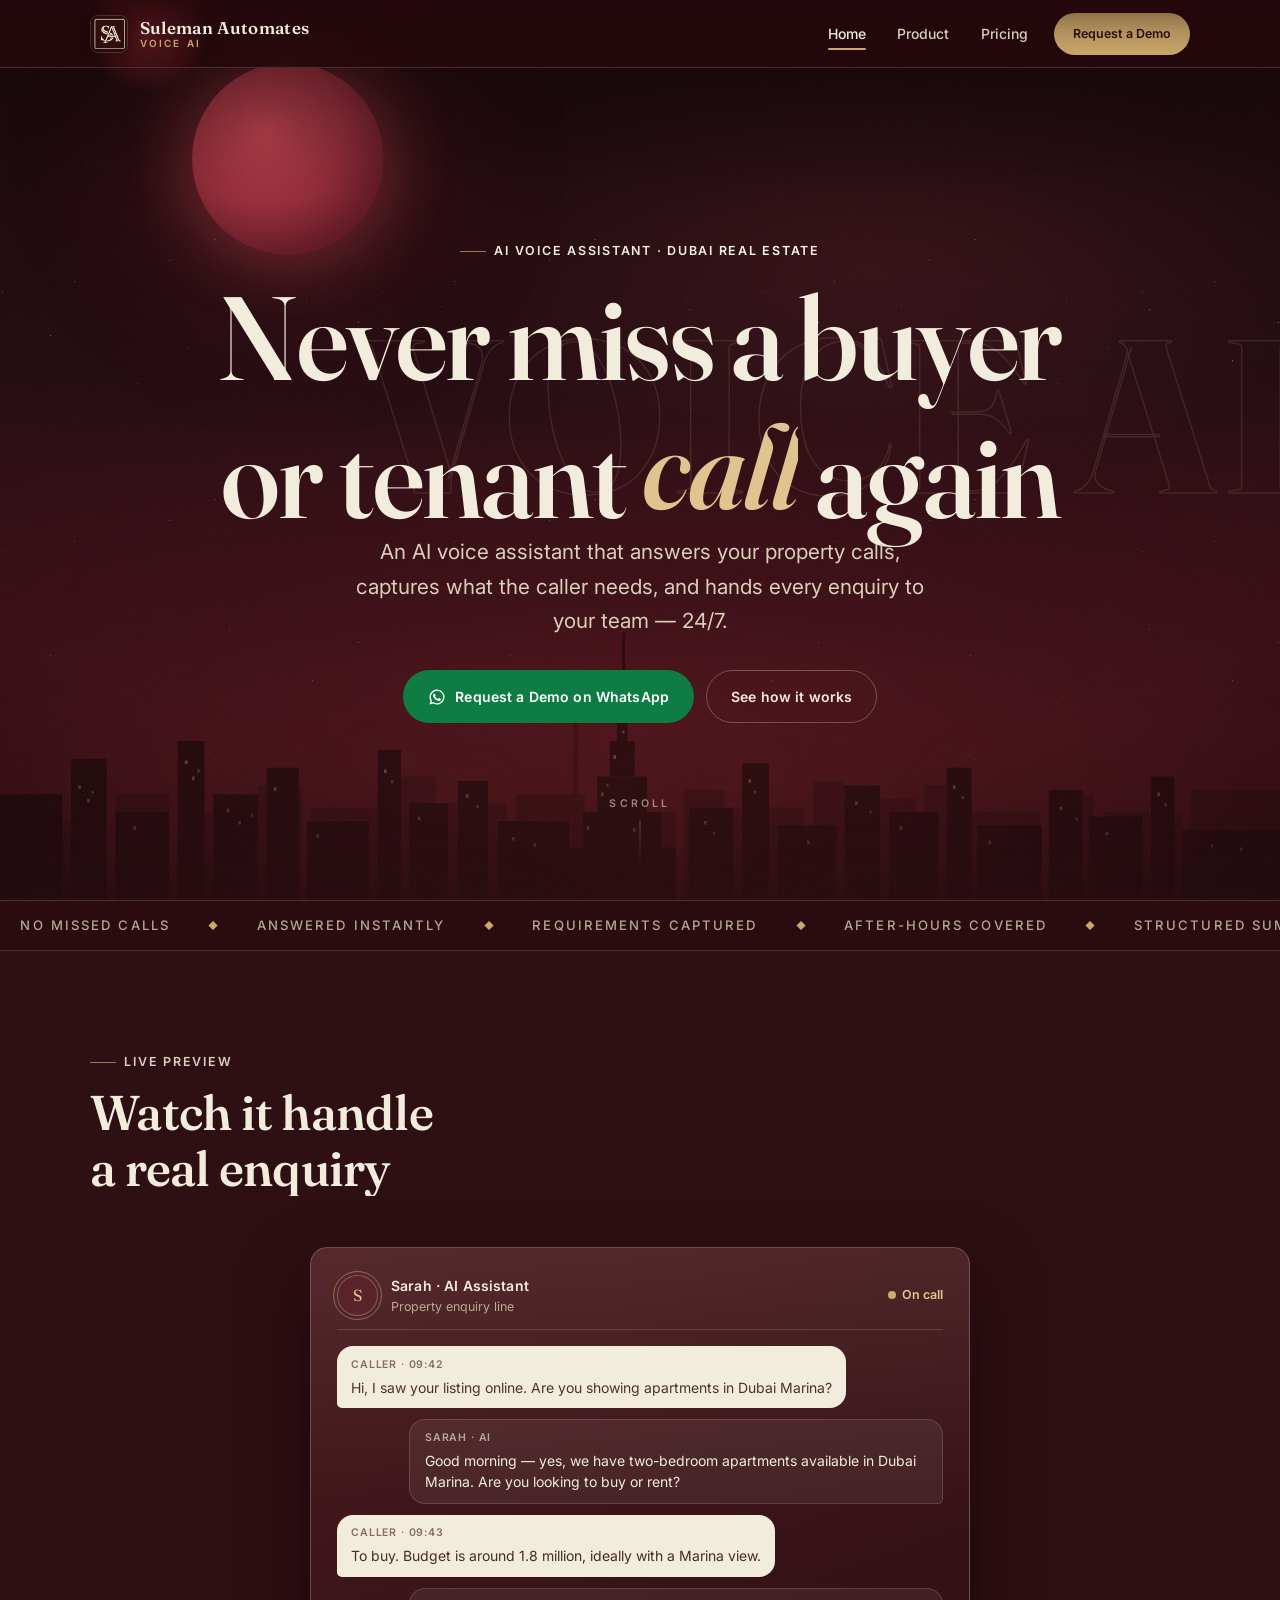
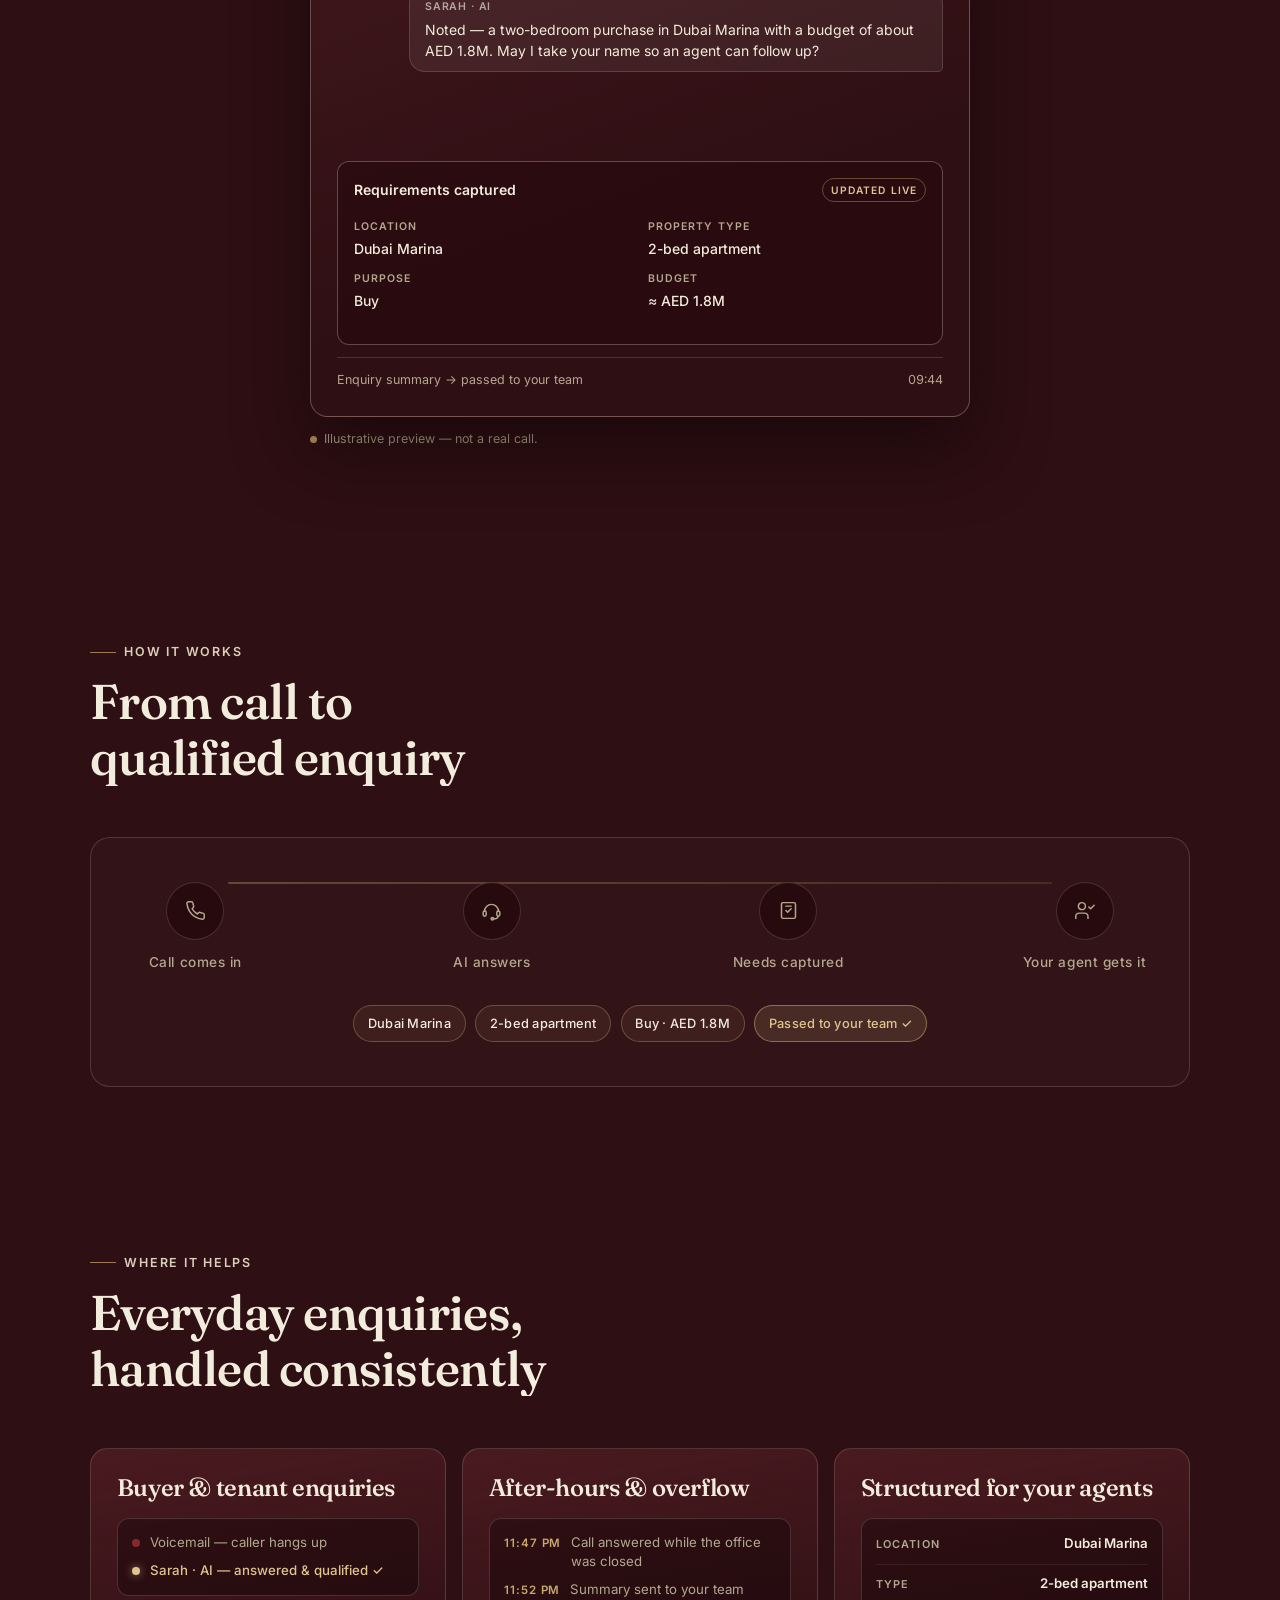
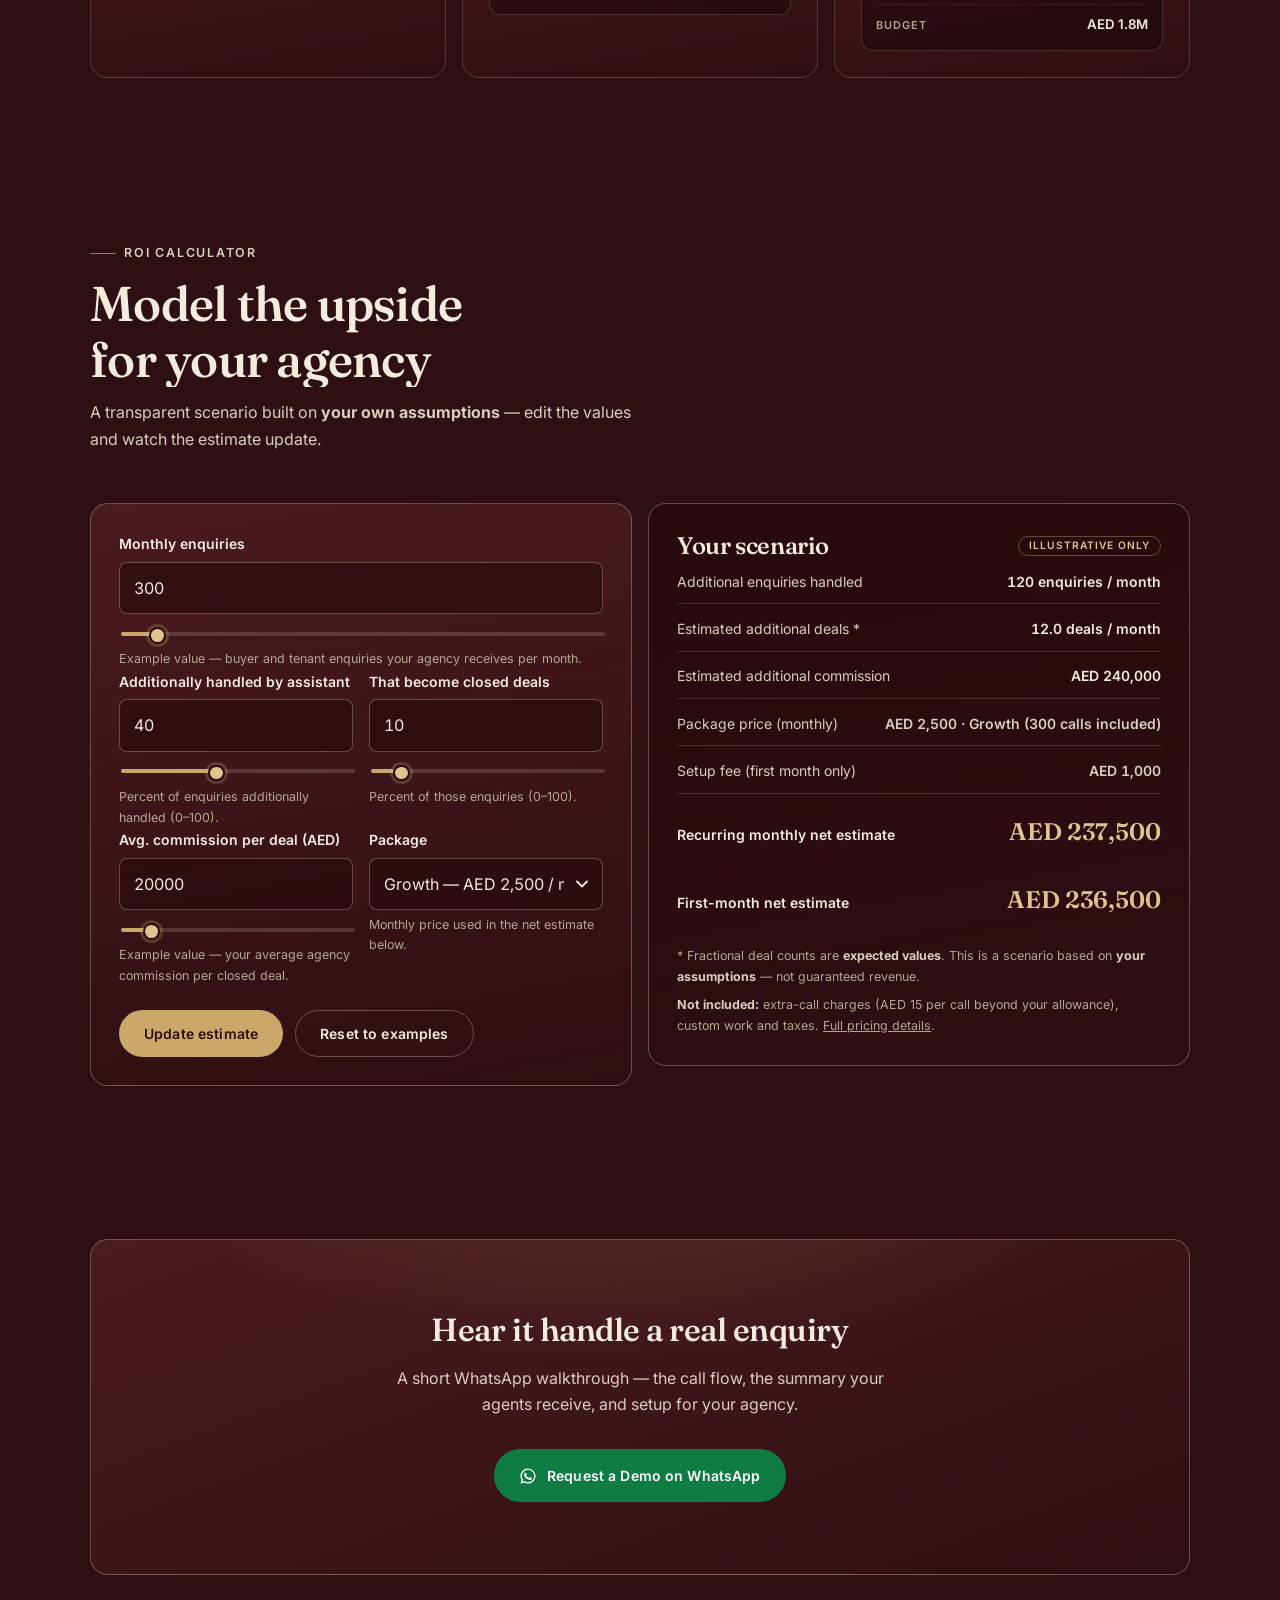
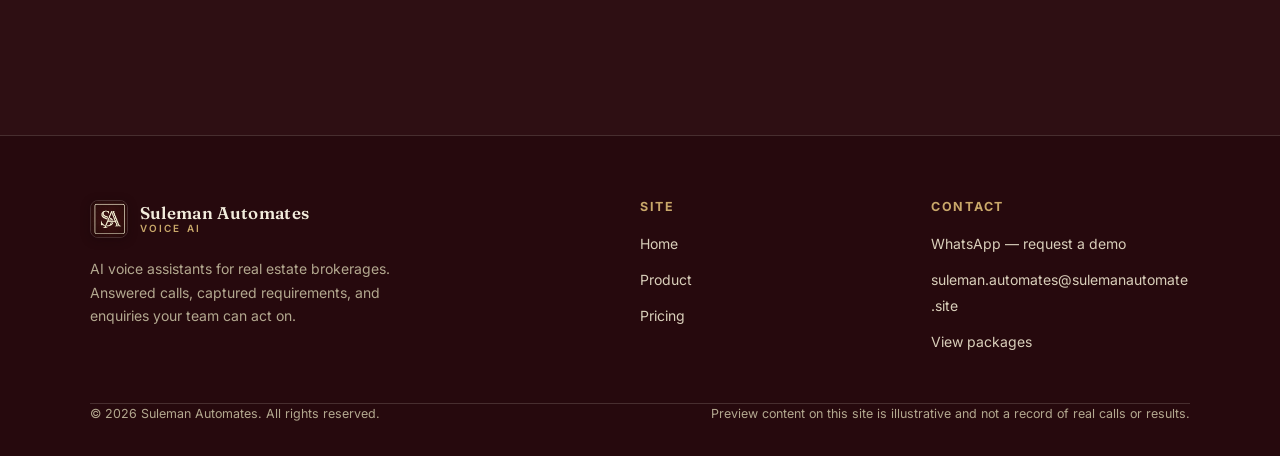
==== commit 411749b5: "Cinematic hero upgrade: card moved to its own preview stage, giant centered type, star field, drifti" ====
--- a/index.html
+++ b/index.html
@@ -69,6 +69,7 @@
     <section class="hero hero--cinema">
       <div class="cinema-bg" aria-hidden="true">
         <div class="cinema-sky"></div>
+        <div class="cinema-stars"></div>
         <div class="cinema-moon"></div>
         <svg class="cinema-skyline cinema-skyline--far" viewBox="0 0 1440 420" preserveAspectRatio="xMidYMax slice" focusable="false">
           <g fill="#2a0a10">
@@ -160,8 +161,8 @@
         <div class="cinema-grain"></div>
       </div>
       <canvas class="hero-particles" aria-hidden="true"></canvas>
-      <div class="container hero-grid">
-        <div class="hero-copy">
+      <div class="container hero-copy-wrap">
+        <div class="hero-copy hero-copy--center">
           <p class="eyebrow">AI Voice Assistant · Dubai Real Estate</p>
           <h1>Never miss a buyer or tenant <em class="rot-word" data-words='["call","lead","viewing","enquiry"]'>call</em> again</h1>
           <p class="hero-lede">
@@ -178,6 +179,42 @@
             <a class="btn btn--ghost" href="#how-it-works">See how it works</a>
           </div>
         </div>
+      </div>
+      <div class="cinema-scrollcue" aria-hidden="true">
+        <span>Scroll</span>
+        <i></i>
+      </div>
+    </section>
+
+    <!-- ================= Marquee ticker ================= -->
+    <div class="ticker" aria-hidden="true">
+      <div class="ticker-track">
+        <div class="ticker-group">
+          <span>Answered instantly</span><i>◆</i>
+          <span>Requirements captured</span><i>◆</i>
+          <span>After-hours covered</span><i>◆</i>
+          <span>Structured summaries</span><i>◆</i>
+          <span>Passed to your team</span><i>◆</i>
+          <span>No missed calls</span><i>◆</i>
+        </div>
+        <div class="ticker-group">
+          <span>Answered instantly</span><i>◆</i>
+          <span>Requirements captured</span><i>◆</i>
+          <span>After-hours covered</span><i>◆</i>
+          <span>Structured summaries</span><i>◆</i>
+          <span>Passed to your team</span><i>◆</i>
+          <span>No missed calls</span><i>◆</i>
+        </div>
+      </div>
+    </div>
+
+    <!-- ================= Live call preview (cinema-grade card) ================= -->
+    <section class="section section--preview" id="live-preview">
+      <div class="container">
+        <div class="section-head reveal">
+          <p class="eyebrow">Live preview</p>
+          <h2>Watch it handle a real enquiry</h2>
+        </div>
 
         <!-- 3D call preview -->
         <div class="preview-scene tilt-scene reveal" style="--d:150ms">
@@ -248,28 +285,6 @@
         </div>
       </div>
     </section>
-
-    <!-- ================= Marquee ticker ================= -->
-    <div class="ticker" aria-hidden="true">
-      <div class="ticker-track">
-        <div class="ticker-group">
-          <span>Answered instantly</span><i>◆</i>
-          <span>Requirements captured</span><i>◆</i>
-          <span>After-hours covered</span><i>◆</i>
-          <span>Structured summaries</span><i>◆</i>
-          <span>Passed to your team</span><i>◆</i>
-          <span>No missed calls</span><i>◆</i>
-        </div>
-        <div class="ticker-group">
-          <span>Answered instantly</span><i>◆</i>
-          <span>Requirements captured</span><i>◆</i>
-          <span>After-hours covered</span><i>◆</i>
-          <span>Structured summaries</span><i>◆</i>
-          <span>Passed to your team</span><i>◆</i>
-          <span>No missed calls</span><i>◆</i>
-        </div>
-      </div>
-    </div>
 
     <!-- ================= How it works (animated flow visual) ================= -->
     <section class="section" id="how-it-works">
--- a/assets/css/style.css
+++ b/assets/css/style.css
@@ -2340,9 +2340,70 @@
    window lights, fog, grain, vignette — no image files, fully brand-tuned)
    ========================================================================== */
 .hero--cinema {
-  min-height: 100vh;
+  min-height: 100svh;
   display: flex;
   align-items: center;
+  justify-content: center;
+}
+.hero--cinema .hero-copy-wrap {
+  position: relative;
+  z-index: 2;
+  width: 100%;
+}
+/* Giant centered type — the scene carries the hero, the copy sits inside it */
+.hero-copy--center { text-align: center; }
+.hero--cinema h1 {
+  font-size: clamp(2.9rem, 1.6rem + 7.4vw, 7.4rem);
+  line-height: 1.02;
+  max-width: 16ch;
+  margin-inline: auto;
+  letter-spacing: -0.015em;
+}
+.hero--cinema .hero-lede {
+  margin-inline: auto;
+  max-width: 46ch;
+  font-size: clamp(1rem, 0.9rem + 0.6vw, 1.3rem);
+}
+.hero--cinema .hero-actions { justify-content: center; }
+.hero--cinema .hero-particles { z-index: 2; opacity: 0.55; }
+
+/* Scroll cue — thin gold line with a travelling glint */
+.cinema-scrollcue {
+  position: absolute;
+  bottom: clamp(1rem, 3.2vw, 2.2rem);
+  left: 50%;
+  transform: translateX(-50%);
+  z-index: 2;
+  display: flex;
+  flex-direction: column;
+  align-items: center;
+  gap: 0.55rem;
+  color: rgba(242, 236, 220, 0.55);
+  font-size: 0.66rem;
+  font-weight: 600;
+  letter-spacing: 0.3em;
+  text-transform: uppercase;
+}
+.cinema-scrollcue i {
+  position: relative;
+  width: 1px;
+  height: 44px;
+  overflow: hidden;
+  background: linear-gradient(to bottom, rgba(224, 196, 143, 0.35), transparent);
+}
+.cinema-scrollcue i::after {
+  content: "";
+  position: absolute;
+  left: 0;
+  top: -45%;
+  width: 100%;
+  height: 45%;
+  background: var(--gold-bright);
+  animation: cue-drop 2.4s ease-in-out infinite;
+}
+@keyframes cue-drop {
+  0% { top: -45%; }
+  75%, 100% { top: 110%; }
 }
 .cinema-bg {
   position: absolute;
@@ -2359,6 +2420,42 @@
     radial-gradient(90% 42% at 50% 96%, rgba(178, 44, 56, 0.5), transparent 70%),
     linear-gradient(180deg, #150407 0%, #230a10 42%, #45101a 76%, #6b1a20 100%);
   will-change: transform;
+}
+
+/* Stars — two parallax-dot fields, one of them twinkling */
+.cinema-stars {
+  position: absolute;
+  inset: -4%;
+  background-image:
+    radial-gradient(1.3px 1.3px at 22% 16%, rgba(244, 232, 208, 0.9), transparent 62%),
+    radial-gradient(1px 1px at 61% 8%, rgba(244, 232, 208, 0.6), transparent 62%),
+    radial-gradient(1.5px 1.5px at 79% 24%, rgba(224, 196, 143, 0.85), transparent 62%),
+    radial-gradient(1px 1px at 41% 31%, rgba(244, 232, 208, 0.5), transparent 62%),
+    radial-gradient(1.2px 1.2px at 89% 12%, rgba(244, 232, 208, 0.7), transparent 62%),
+    radial-gradient(1px 1px at 7% 7%, rgba(244, 232, 208, 0.55), transparent 62%),
+    radial-gradient(1.2px 1.2px at 52% 20%, rgba(224, 196, 143, 0.6), transparent 62%);
+  background-repeat: repeat;
+  background-size: 460px 320px;
+  opacity: 0.75;
+  will-change: transform;
+}
+.cinema-stars::after {
+  content: "";
+  position: absolute;
+  inset: 0;
+  background-image:
+    radial-gradient(1px 1px at 33% 22%, rgba(244, 232, 208, 0.8), transparent 62%),
+    radial-gradient(1.4px 1.4px at 70% 6%, rgba(224, 196, 143, 0.75), transparent 62%),
+    radial-gradient(1px 1px at 14% 26%, rgba(244, 232, 208, 0.6), transparent 62%),
+    radial-gradient(1.2px 1.2px at 94% 30%, rgba(244, 232, 208, 0.65), transparent 62%),
+    radial-gradient(1px 1px at 58% 14%, rgba(244, 232, 208, 0.55), transparent 62%);
+  background-repeat: repeat;
+  background-size: 380px 260px;
+  animation: stars-twinkle 5.5s ease-in-out infinite alternate;
+}
+@keyframes stars-twinkle {
+  from { opacity: 0.12; }
+  to { opacity: 0.8; }
 }
 
 /* Crimson moon hanging over the skyline — placed in the open sky on the
@@ -2376,6 +2473,15 @@
     0 0 160px 60px rgba(158, 46, 54, 0.22);
   opacity: 0.9;
   will-change: transform;
+  animation: moon-breathe 9s ease-in-out infinite;
+}
+@keyframes moon-breathe {
+  0%, 100% {
+    box-shadow: 0 0 60px 12px rgba(210, 74, 85, 0.4), 0 0 160px 60px rgba(158, 46, 54, 0.22);
+  }
+  50% {
+    box-shadow: 0 0 76px 18px rgba(210, 74, 85, 0.5), 0 0 195px 74px rgba(158, 46, 54, 0.3);
+  }
 }
 @media (max-width: 860px) {
   .cinema-moon { left: auto; right: 10%; top: 9%; }
@@ -2400,13 +2506,28 @@
   filter: drop-shadow(0 0 22px rgba(210, 74, 85, 0.14));
 }
 
-/* Atmospheric fog drifting over the city */
+/* Atmospheric fog drifting over the city — a slow blurred layer slides behind */
 .cinema-fog {
   position: absolute;
   inset: 0;
   background:
     linear-gradient(to top, rgba(38, 9, 13, 0.92) 0%, rgba(38, 9, 13, 0.35) 26%, transparent 55%),
     radial-gradient(52% 34% at 68% 30%, rgba(210, 74, 85, 0.12), transparent 70%);
+}
+.cinema-fog::before {
+  content: "";
+  position: absolute;
+  left: -30%;
+  right: -30%;
+  top: 48%;
+  height: 64%;
+  background: radial-gradient(58% 100% at 50% 50%, rgba(122, 32, 42, 0.16), transparent 72%);
+  filter: blur(12px);
+  animation: fog-drift 26s ease-in-out infinite alternate;
+}
+@keyframes fog-drift {
+  from { transform: translateX(-6%); }
+  to { transform: translateX(6%); }
 }
 
 /* Giant outlined watermark type drifting behind the hero content */
@@ -2444,11 +2565,35 @@
   background-size: 240px 240px;
 }
 
+/* A few windows flicker — the city feels alive */
+.cinema-skyline--near g:nth-of-type(2) rect:nth-child(4n + 2),
+.cinema-skyline--near g:nth-of-type(3) rect:nth-child(5n + 3) {
+  animation: light-flicker 5s ease-in-out infinite;
+}
+@keyframes light-flicker {
+  0%, 86%, 100% { opacity: 0.75; }
+  90% { opacity: 0.15; }
+  94% { opacity: 0.75; }
+}
+
 /* Hero content sits above the scene; particles get a slight lift too */
 .hero--cinema .hero-grid { position: relative; z-index: 2; }
-.hero--cinema .hero-particles { z-index: 2; opacity: 0.55; }
 
 /* Reduced motion: static scene, still looks complete */
 @media (prefers-reduced-motion: reduce) {
-  .cinema-sky, .cinema-moon, .cinema-skyline, .cinema-watermark { transform: none !important; }
-}
+  .cinema-sky, .cinema-moon, .cinema-skyline, .cinema-watermark, .cinema-stars { transform: none !important; }
+  .cinema-scrollcue i::after,
+  .cinema-stars::after,
+  .cinema-fog::before,
+  .cinema-moon,
+  .cinema-skyline--near g rect { animation: none !important; }
+  .cinema-skyline--near g:nth-of-type(2) rect:nth-child(4n + 2),
+  .cinema-skyline--near g:nth-of-type(3) rect:nth-child(5n + 3) { opacity: 0.75; }
+}
+
+/* ---------- Live preview section: the call card gets its own stage ---------- */
+.section--preview .preview-scene {
+  max-width: 660px;
+  margin-inline: auto;
+}
+.section--preview .preview-label { text-align: center; }
